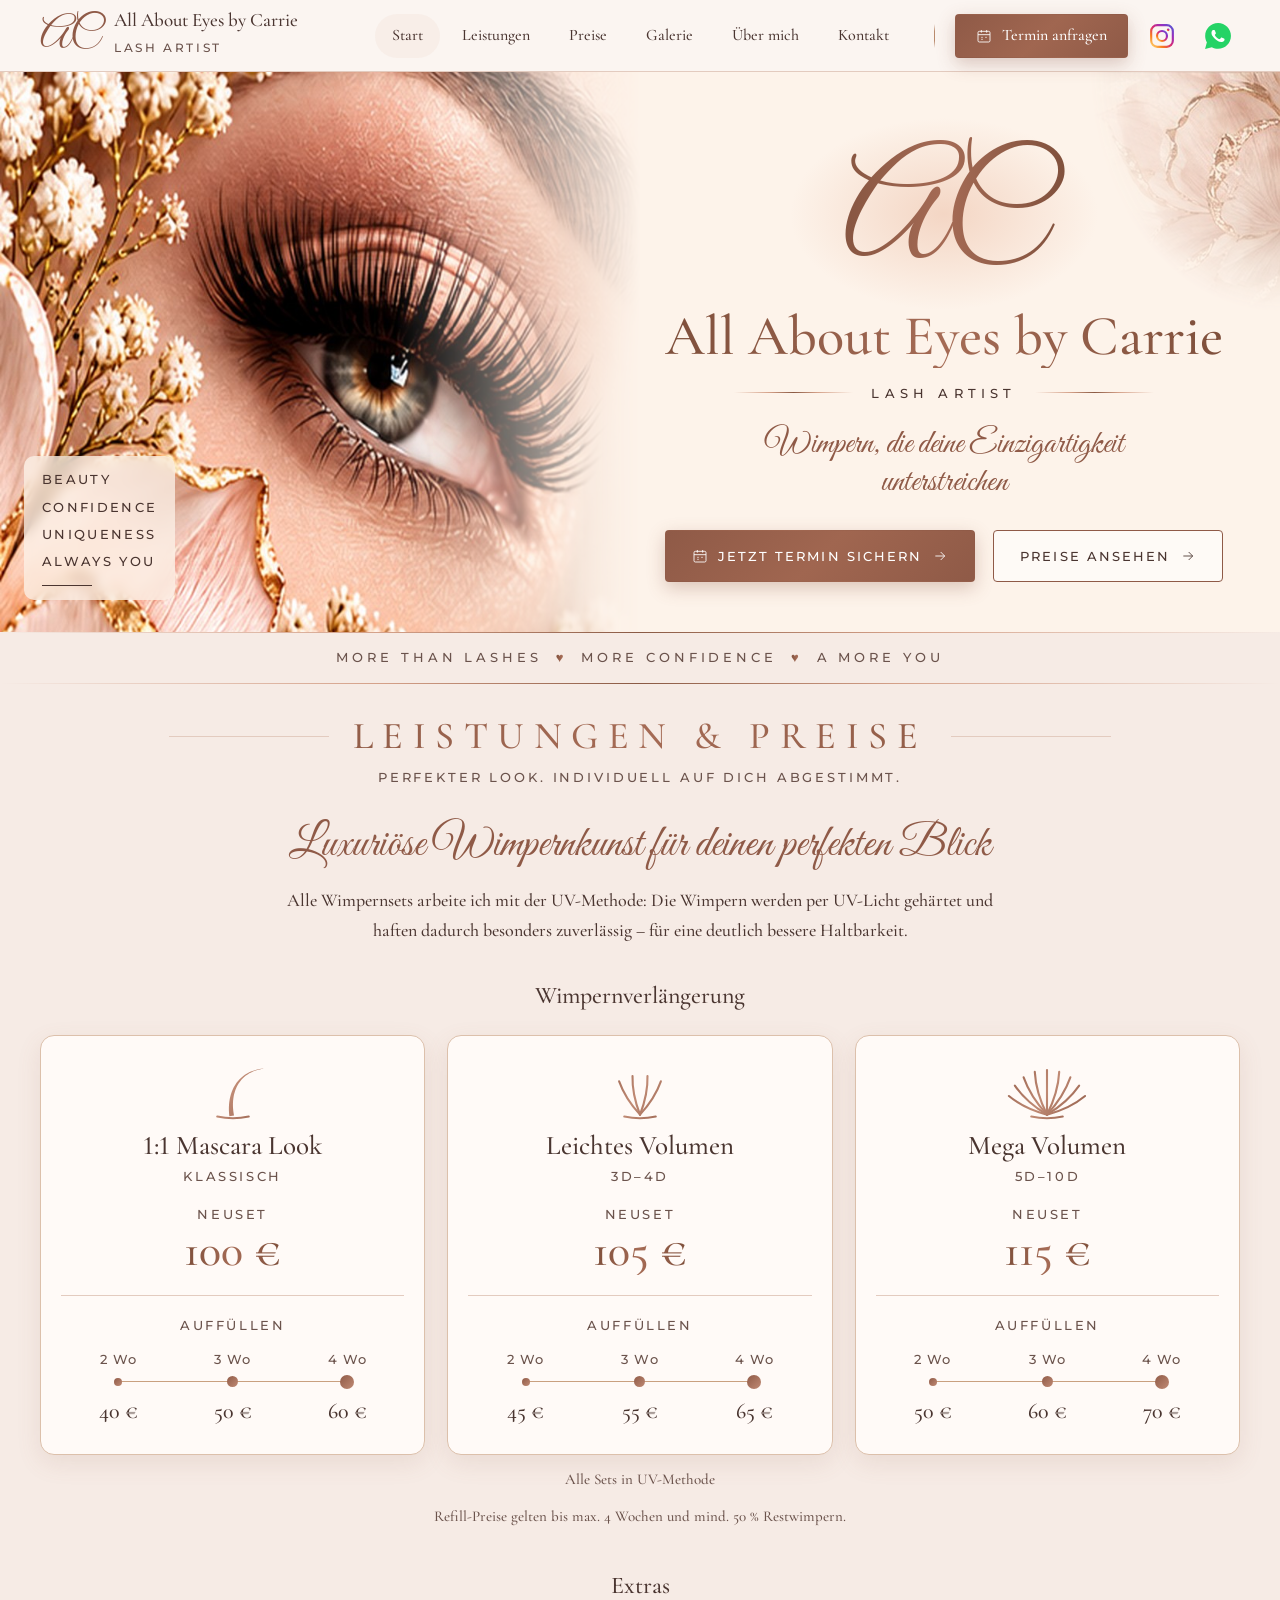
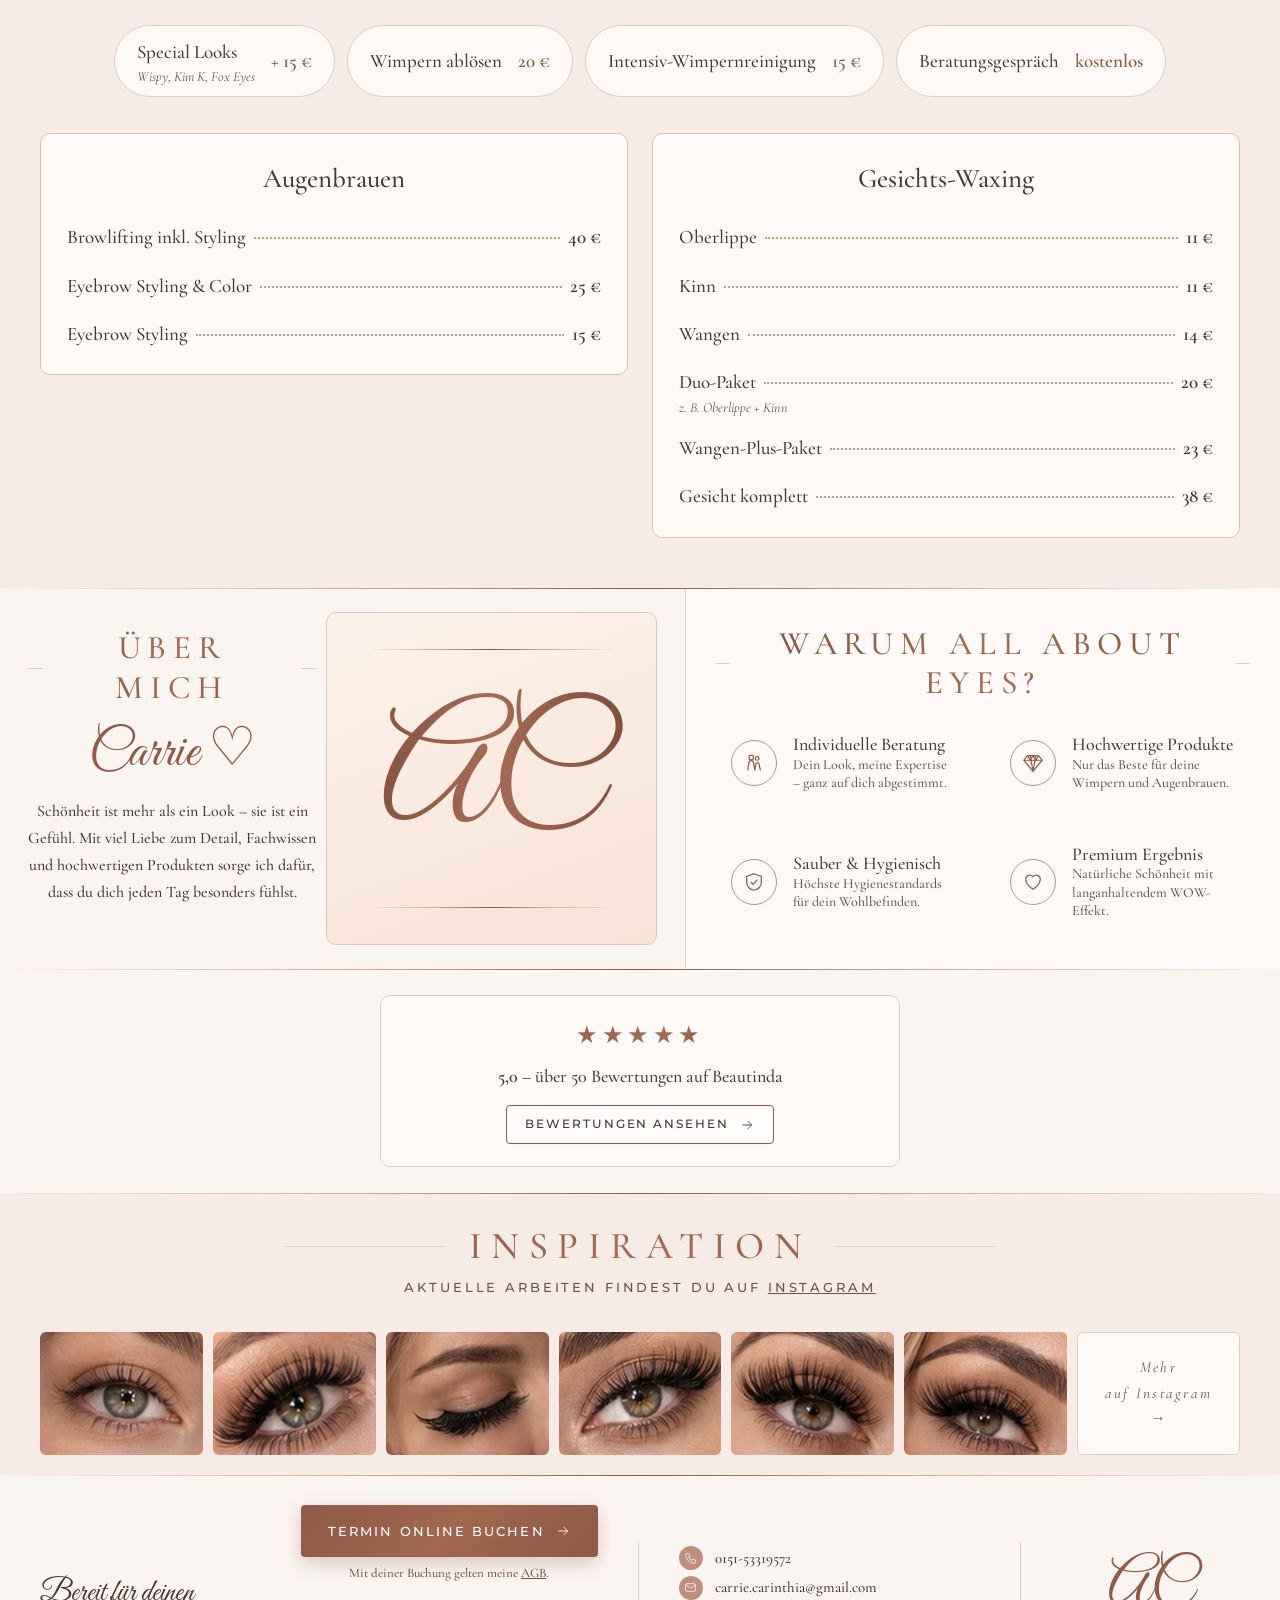
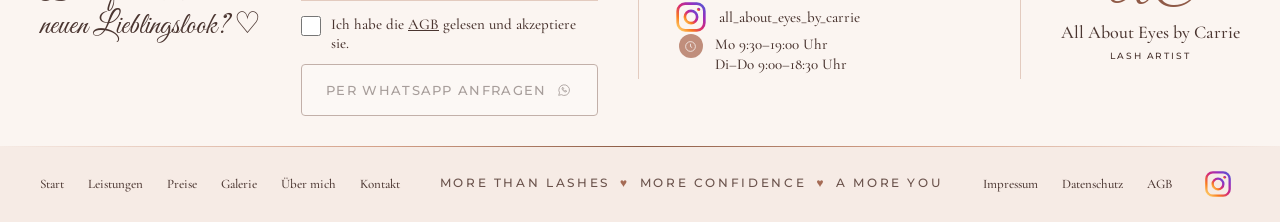
==== index.html @ 896e7dcb "Preisliste Feinkorrekturen: Einzelwimper-Icon, 1:1 mit Versalziffern, Unterzeile Klassisch Co-Author" ====
<!doctype html>
<html lang="de">
  <head>
    <meta charset="UTF-8" />
    <meta name="viewport" content="width=device-width, initial-scale=1.0" />
    <meta http-equiv="Content-Security-Policy" content="default-src 'self'; img-src 'self' data:; style-src 'self' 'unsafe-inline'; font-src 'self'; script-src 'self'; connect-src 'self'; base-uri 'self'; form-action 'none'; object-src 'none'" />
    <meta name="referrer" content="strict-origin-when-cross-origin" />
    <title>All About Eyes by Carrie – Lash Artist</title>
    <meta
      name="description"
      content="Luxuriöse Wimpernkunst für deinen perfekten Blick – Wimpernverlängerung, Lash Lifting und Brow Styling by Carrie."
    />
    <link rel="icon" type="image/svg+xml" href="img/favicon.svg" />
    <link rel="stylesheet" href="css/style.css" />
  </head>
  <body>
    <!-- SVG-Icons einmal definieren, dann per <use> wiederverwenden -->
    <svg width="0" height="0" style="position: absolute">
      <defs>
        <linearGradient id="ig-grad" x1="0" y1="1" x2="1" y2="0">
          <stop offset="0" stop-color="#FEDA75" />
          <stop offset="0.25" stop-color="#FA7E1E" />
          <stop offset="0.5" stop-color="#D62976" />
          <stop offset="0.75" stop-color="#962FBF" />
          <stop offset="1" stop-color="#4F5BD5" />
        </linearGradient>
        <symbol id="i-insta-color" viewBox="0 0 24 24">
          <rect x="2" y="2" width="20" height="20" rx="5.6" fill="none" stroke="url(#ig-grad)" stroke-width="2" />
          <circle cx="12" cy="12" r="4.6" fill="none" stroke="url(#ig-grad)" stroke-width="2" />
          <circle cx="17.7" cy="6.3" r="1.25" fill="url(#ig-grad)" stroke="none" />
        </symbol>
        <symbol id="i-whatsapp-color" viewBox="0 0 24 24">
          <path d="M20.433 3.432C18.206 1.22 15.189 -0.015 12.05 -0C5.495 0 0.16 5.335 0.157 11.892C0.157 13.988 0.704 16.034 1.745 17.837L0.057 24L6.362 22.346C8.106 23.296 10.059 23.794 12.045 23.794H12.05C18.604 23.794 23.94 18.459 23.943 11.901C23.953 8.745 22.7 5.715 20.463 3.488L20.433 3.432Z" fill="#25D366" stroke="none" />
          <path d="M17.472 14.382C17.175 14.233 15.714 13.515 15.442 13.415C15.169 13.316 14.971 13.267 14.772 13.565C14.575 13.862 14.005 14.531 13.832 14.729C13.659 14.928 13.485 14.952 13.188 14.804C12.888 14.654 11.925 14.339 10.785 13.319C9.897 12.524 9.301 11.549 9.125 11.249C8.951 10.949 9.106 10.784 9.255 10.634C9.391 10.499 9.556 10.289 9.706 10.114C9.852 9.933 9.9 9.813 10.003 9.618C10.103 9.408 10.052 9.243 9.978 9.094C9.903 8.944 9.306 7.474 9.056 6.888C8.816 6.304 8.569 6.378 8.384 6.378C8.212 6.363 8.013 6.363 7.813 6.363C7.613 6.363 7.29 6.437 7.016 6.722C6.743 7.022 5.971 7.742 5.971 9.197C5.971 10.652 7.041 12.062 7.19 12.272C7.339 12.452 9.285 15.467 12.266 16.755C12.975 17.055 13.529 17.244 13.96 17.381C14.672 17.607 15.32 17.575 15.832 17.499C16.403 17.414 17.59 16.78 17.838 16.086C18.086 15.39 18.086 14.797 18.011 14.673C17.937 14.549 17.739 14.475 17.441 14.326Z" fill="#fff" stroke="none" />
        </symbol>
        <linearGradient id="gold-stroke" gradientUnits="userSpaceOnUse" x1="0" y1="0" x2="64" y2="44">
          <stop offset="0" stop-color="#8f5a47" />
          <stop offset="0.5" stop-color="#c08a74" />
          <stop offset="1" stop-color="#8f5a47" />
        </linearGradient>
        <symbol id="i-lash-einzel" viewBox="0 0 64 44" fill="none" stroke="url(#gold-stroke)" stroke-width="1.6" stroke-linecap="round">
          <path d="M32.78 40.72 L32.53 39.36 L32.33 38.02 L32.17 36.69 L32.05 35.37 L31.98 34.08 L31.95 32.80 L31.96 31.53 L32.01 30.29 L32.10 29.06 L32.24 27.86 L32.41 26.68 L32.63 25.51 L32.89 24.37 L33.19 23.26 L33.53 22.16 L33.91 21.10 L34.33 20.05 L34.79 19.04 L35.29 18.04 L35.83 17.08 L36.41 16.15 L37.03 15.24 L37.70 14.37 L38.40 13.52 L39.14 12.71 L39.92 11.93 L40.74 11.18 L41.61 10.47 L42.51 9.80 L43.45 9.16 L44.43 8.56 L45.45 8.00 L46.51 7.48 L47.61 7.00 L48.75 6.57 L49.93 6.18 L51.14 5.84 L52.40 5.54 L53.68 5.29 L55.01 5.10 L54.99 4.90 L53.65 5.06 L52.34 5.25 L51.06 5.49 L49.82 5.78 L48.60 6.11 L47.42 6.49 L46.27 6.91 L45.15 7.38 L44.07 7.88 L43.02 8.43 L42.00 9.03 L41.02 9.66 L40.07 10.34 L39.15 11.05 L38.27 11.81 L37.43 12.61 L36.62 13.44 L35.85 14.31 L35.12 15.22 L34.42 16.17 L33.76 17.15 L33.15 18.16 L32.57 19.21 L32.03 20.30 L31.53 21.41 L31.07 22.55 L30.66 23.73 L30.29 24.93 L29.96 26.16 L29.67 27.42 L29.42 28.71 L29.22 30.01 L29.06 31.35 L28.95 32.71 L28.88 34.08 L28.86 35.48 L28.88 36.91 L28.95 38.35 L29.06 39.80 L29.22 41.28Z" fill="url(#gold-stroke)" stroke="none" />
          <path d="M20 41.5Q32 44 44 41.5" />
        </symbol>
        <symbol id="i-lash-klein" viewBox="0 0 64 44" fill="none" stroke="url(#gold-stroke)" stroke-width="1.6" stroke-linecap="round">
          <path d="M32 40Q20.7 27.6 16.1 14.6" />
          <path d="M32 40Q25.9 24.4 26.3 10.6" />
          <path d="M32 40Q38.1 24.4 37.7 10.6" />
          <path d="M32 40Q43.3 27.6 47.9 14.6" />
          <path d="M20 41.5Q32 44 44 41.5" />
        </symbol>
        <symbol id="i-lash-gross" viewBox="0 0 64 44" fill="none" stroke="url(#gold-stroke)" stroke-width="1.6" stroke-linecap="round">
          <path d="M32 40Q14.5 35.4 3.0 25.8" />
          <path d="M32 40Q16.2 30.5 7.5 17.9" />
          <path d="M32 40Q19.3 26.2 14.2 11.6" />
          <path d="M32 40Q23.5 23.1 22.7 7.4" />
          <path d="M32 40Q32.0 21.3 32.0 6.0" />
          <path d="M32 40Q40.5 23.1 41.3 7.4" />
          <path d="M32 40Q44.7 26.2 49.8 11.6" />
          <path d="M32 40Q47.8 30.5 56.5 17.9" />
          <path d="M32 40Q49.5 35.4 61.0 25.8" />
          <path d="M20 41.5Q32 44 44 41.5" />
        </symbol>
        <symbol id="i-clock" viewBox="0 0 24 24">
          <circle cx="12" cy="12" r="9" />
          <path d="M12 7v5l3 2" />
        </symbol>
        <symbol id="i-cal" viewBox="0 0 24 24">
          <rect x="3" y="5" width="18" height="16" rx="2" />
          <path d="M3 10h18M8 3v4M16 3v4M8 14h2M14 14h2M8 17h2" />
        </symbol>
        <symbol id="i-arrow" viewBox="0 0 24 24">
          <path d="M5 12h14M13 6l6 6-6 6" />
        </symbol>
        <symbol id="i-diamond" viewBox="0 0 24 24">
          <path d="M6 4h12l4 5-10 12L2 9z" />
          <path d="M2 9h20M9 4l3 17M15 4l-3 17M6 4l3 5 3-5 3 5 3-5" />
        </symbol>
        <symbol id="i-heart" viewBox="0 0 24 24">
          <path
            d="M12 20s-8-5-8-11a4.5 4.5 0 0 1 8-2.8A4.5 4.5 0 0 1 20 9c0 6-8 11-8 11z"
          />
        </symbol>
        <symbol id="i-lotus" viewBox="0 0 24 24">
          <path d="M12 19c-3-2-4-5-4-8s2-5 4-7c2 2 4 4 4 7s-1 6-4 8z" />
          <path
            d="M12 19c-4 0-8-2-9-6 2-1 5-1 6 0M12 19c4 0 8-2 9-6-2-1-5-1-6 0"
          />
        </symbol>
        <symbol id="i-inf" viewBox="0 0 24 24">
          <path
            d="M12 12c-2-3-4-4-6-4a4 4 0 0 0 0 8c2 0 4-1 6-4zm0 0c2 3 4 4 6 4a4 4 0 0 0 0-8c-2 0-4 1-6 4z"
          />
        </symbol>
        <symbol id="i-people" viewBox="0 0 24 24">
          <circle cx="9" cy="6" r="2.5" />
          <circle cx="15.5" cy="7" r="2" />
          <path
            d="M5 20l1.5-8a2.5 2.5 0 0 1 5 0L13 20M13 20l1-7a1.8 1.8 0 0 1 3.5 0L19 20"
          />
        </symbol>
        <symbol id="i-shield" viewBox="0 0 24 24">
          <path d="M12 3l8 3v6c0 5-3.5 8-8 9-4.5-1-8-4-8-9V6z" />
          <path d="M8.5 12l2.5 2.5 4.5-5" />
        </symbol>
        <symbol id="i-insta" viewBox="0 0 24 24">
          <rect x="3" y="3" width="18" height="18" rx="5" />
          <circle cx="12" cy="12" r="4" />
          <circle cx="17.5" cy="6.5" r=".6" fill="currentColor" />
        </symbol>
        <symbol id="i-chat" viewBox="0 0 24 24">
          <path d="M4 20l1.3-3.8A8 8 0 1 1 8 19z" />
          <path
            d="M9 9c0 3 3 6 6 6l1-1.5-2-1-1 1c-1-.5-2-1.5-2.5-2.5l1-1-1-2z"
          />
        </symbol>
        <symbol id="i-phone" viewBox="0 0 24 24">
          <path
            d="M5 3h4l2 5-2.5 1.5a11 11 0 0 0 6 6L16 13l5 2v4a2 2 0 0 1-2 2A17 17 0 0 1 3 5a2 2 0 0 1 2-2z"
          />
        </symbol>
        <symbol id="i-mail" viewBox="0 0 24 24">
          <rect x="3" y="5" width="18" height="14" rx="2" />
          <path d="M3 7l9 6 9-6" />
        </symbol>
        <symbol id="i-menu" viewBox="0 0 24 24">
          <path d="M3 6h18M3 12h18M3 18h18" />
        </symbol>
        <symbol id="i-left" viewBox="0 0 24 24">
          <path d="M15 6l-6 6 6 6" />
        </symbol>
        <symbol id="i-right" viewBox="0 0 24 24">
          <path d="M9 6l6 6-6 6" />
        </symbol>
      </defs>
    </svg>

    <!-- ================= HEADER ================= -->
    <header>
      <nav class="container nav">
        <a href="#start" class="logo" aria-label="Zur Startseite">
          <span class="logo-mark">AC</span>
          <span class="logo-text"
            ><strong>All About Eyes by Carrie</strong
            ><span class="label">Lash Artist</span></span
          >
        </a>
        <ul class="nav-links" id="navLinks">
          <li><a href="#start" class="active">Start</a></li>
          <li><a href="#leistungen">Leistungen</a></li>
          <li><a href="#leistungen">Preise</a></li>
          <li><a href="#galerie">Galerie</a></li>
          <li><a href="#ueber-mich">Über mich</a></li>
          <li><a href="#kontakt">Kontakt</a></li>
        </ul>
        <div class="nav-right">
          <a href="#kontakt" class="btn btn-primary"
            ><svg class="icon"><use href="#i-cal" /></svg>Termin anfragen</a
          >
          <span class="social">
            <a
              href="https://instagram.com/all_about_eyes_by_carrie"
              target="_blank"
              rel="noopener"
              aria-label="Instagram"
              ><svg class="brand-icon" aria-hidden="true"><use href="#i-insta-color" /></svg
            ></a>
            <a
              href="#kontakt"
              title="Zur WhatsApp-Anfrage"
              aria-label="Zur WhatsApp-Anfrage im Kontaktbereich"
              ><svg class="brand-icon" aria-hidden="true"><use href="#i-whatsapp-color" /></svg
            ></a>
          </span>
          <button
            class="menu-toggle"
            id="menuToggle"
            aria-label="Menü öffnen"
            aria-expanded="false"
          >
            <svg class="icon" style="width: 28px; height: 28px">
              <use href="#i-menu" />
            </svg>
          </button>
        </div>
      </nav>
    </header>

    <main>
      <!-- ================= HERO ================= -->
      <section class="hero" id="start">
        <div class="hero-img">
          <img
            src="img/visitenkarte.jpg"
            alt="Auge mit Wimpernverlängerung zwischen zarten Blüten"
          />
        </div>
        <div class="hero-deko" aria-hidden="true"></div>
        <ul class="hero-words label">
          <li>Beauty</li>
          <li>Confidence</li>
          <li>Uniqueness</li>
          <li>Always you</li>
        </ul>
        <div class="hero-content">
          <div class="hero-mono" aria-hidden="true">
            <div class="hero-monogram">AC</div>
          </div>
          <h1 class="hero-name">All About Eyes by Carrie</h1>
          <p class="hero-role label"><span>Lash Artist</span></p>
          <p class="hero-slogan script">
            Wimpern, die deine Einzigartigkeit unterstreichen
          </p>
          <div class="hero-buttons">
            <a href="#kontakt" class="btn btn-primary"
              ><svg class="icon"><use href="#i-cal" /></svg>Jetzt Termin
              sichern<svg class="icon"><use href="#i-arrow" /></svg
            ></a>
            <a href="#leistungen" class="btn btn-outline"
              >Preise ansehen<svg class="icon"><use href="#i-arrow" /></svg
            ></a>
          </div>
        </div>
      </section>

      <div class="tagline-band label">
        More than Lashes<span>♥</span>More Confidence<span>♥</span>A more you
      </div>

      <!-- ================= LEISTUNGEN & PREISE ================= -->
      <section class="services" id="leistungen">
        <div class="container reveal">
          <div class="section-title reveal">
            <h2>Leistungen &amp; Preise</h2>
            <p class="label">
              Perfekter Look. Individuell auf dich abgestimmt.
            </p>
          </div>
          <p class="services-lead script">
            Luxuriöse Wimpernkunst für deinen perfekten Blick
          </p>
          <p class="services-text">
            Alle Wimpernsets arbeite ich mit der UV-Methode: Die Wimpern werden
            per UV-Licht gehärtet und haften dadurch besonders zuverlässig –
            für eine deutlich bessere Haltbarkeit.
          </p>
          <div id="preise"></div>
        </div>
      </section>

      <!-- ================= ÜBER MICH + WARUM ================= -->
      <section class="about-why" id="ueber-mich">
        <div class="about reveal">
          <div class="about-text reveal">
            <h2>Über mich</h2>
            <span class="script">Carrie ♡</span>
            <p>
              Schönheit ist mehr als ein Look – sie ist ein Gefühl. Mit viel
              Liebe zum Detail, Fachwissen und hochwertigen Produkten sorge ich
              dafür, dass du dich jeden Tag besonders fühlst.
            </p>
          </div>
          <!-- TODO: echtes Foto von Carrie einsetzen -->
          <div class="about-img">
            <div class="about-card" aria-hidden="true">
              <span class="about-monogram">AC</span>
            </div>
          </div>
        </div>

        <div class="why reveal">
          <h2 class="reveal">Warum All About Eyes?</h2>
          <div class="why-list">
            <div class="why-item reveal">
              <span class="why-icon"
                ><svg class="icon"><use href="#i-people" /></svg
              ></span>
              <div>
                <h3>Individuelle Beratung</h3>
                <p>Dein Look, meine Expertise – ganz auf dich abgestimmt.</p>
              </div>
            </div>
            <div class="why-item reveal">
              <span class="why-icon"
                ><svg class="icon"><use href="#i-diamond" /></svg
              ></span>
              <div>
                <h3>Hochwertige Produkte</h3>
                <p>Nur das Beste für deine Wimpern und Augenbrauen.</p>
              </div>
            </div>
            <div class="why-item reveal">
              <span class="why-icon"
                ><svg class="icon"><use href="#i-shield" /></svg
              ></span>
              <div>
                <h3>Sauber &amp; Hygienisch</h3>
                <p>Höchste Hygienestandards für dein Wohlbefinden.</p>
              </div>
            </div>
            <div class="why-item reveal">
              <span class="why-icon"
                ><svg class="icon"><use href="#i-heart" /></svg
              ></span>
              <div>
                <h3>Premium Ergebnis</h3>
                <p>Natürliche Schönheit mit langanhaltendem WOW-Effekt.</p>
              </div>
            </div>
          </div>
        </div>
      </section>

      <!-- ================= BEWERTUNGEN (Beautinda) ================= -->
      <section class="rating">
        <div class="container">
          <div class="rating-card reveal">
            <span class="rating-stars" aria-hidden="true">★★★★★</span>
            <p><strong>5,0</strong> – über 50 Bewertungen auf Beautinda</p>
            <a
              href="https://beautinda.de/artist/xEGtsmfsVZZhyMDmw6BxHkJbhem1"
              target="_blank"
              rel="noopener"
              class="btn btn-outline btn-small"
              >Bewertungen ansehen<svg class="icon"><use href="#i-arrow" /></svg
            ></a>
          </div>
        </div>
      </section>

      <!-- ================= GALERIE ================= -->
      <section class="gallery" id="galerie">
        <div class="container reveal">
          <div class="gallery-head">
            <div class="section-title reveal">
              <h2>Inspiration</h2>
              <p class="label">
                Aktuelle Arbeiten findest du auf
                <a
                  href="https://instagram.com/all_about_eyes_by_carrie"
                  target="_blank"
                  rel="noopener"
                  style="text-decoration: underline"
                  >Instagram</a
                >
              </p>
            </div>
          </div>
          <div class="gallery-track" id="galleryTrack">
            <a href="img/g1.jpg" target="_blank"
              ><img src="img/g1.jpg" alt="Wimpern Ergebnis 1"
            /></a>
            <a href="img/g2.jpg" target="_blank"
              ><img src="img/g2.jpg" alt="Wimpern Ergebnis 2"
            /></a>
            <a href="img/g3.jpg" target="_blank"
              ><img src="img/g3.jpg" alt="Wimpern Ergebnis 3"
            /></a>
            <a href="img/g4.jpg" target="_blank"
              ><img src="img/g4.jpg" alt="Wimpern Ergebnis 4"
            /></a>
            <a href="img/g5.jpg" target="_blank"
              ><img src="img/g5.jpg" alt="Wimpern Ergebnis 5"
            /></a>
            <a href="img/g6.jpg" target="_blank"
              ><img src="img/g6.jpg" alt="Wimpern Ergebnis 6"
            /></a>
            <a
              href="https://instagram.com/all_about_eyes_by_carrie"
              target="_blank"
              rel="noopener"
              class="gallery-more"
              >Mehr<br />auf Instagram<br />→</a
            >
          </div>
        </div>
      </section>

      <!-- ================= CTA / KONTAKT ================= -->
      <section class="cta" id="kontakt">
        <div class="container cta-inner reveal">
          <div class="cta-title">
            Bereit für deinen<br />neuen Lieblingslook? ♡
          </div>
          <div class="cta-action">
            <a
              href="https://beautinda.de/book/xEGtsmfsVZZhyMDmw6BxHkJbhem1/orders"
              target="_blank"
              rel="noopener"
              class="btn btn-primary"
              >Termin online buchen<svg class="icon"><use href="#i-arrow" /></svg
            ></a>
            <p class="book-note">
              Mit deiner Buchung gelten meine <a href="agb.html">AGB</a>.
            </p>
            <div class="wa-way">
              <label class="agb-check">
                <input type="checkbox" id="agbCheck" />
                <span
                  >Ich habe die <a href="agb.html">AGB</a> gelesen und
                  akzeptiere sie.</span
                >
              </label>
              <a
                href="https://wa.me/4915153319572"
                target="_blank"
                rel="noopener"
                class="btn btn-outline"
                id="terminBtn"
                role="button"
                aria-disabled="true"
                tabindex="-1"
                >Per WhatsApp anfragen<svg class="icon"><use href="#i-chat" /></svg
              ></a>
            </div>
          </div>
          <ul class="contact-list">
            <li>
              <span class="dot"
                ><svg class="icon"><use href="#i-phone" /></svg></span
              ><a href="tel:+4915153319572">0151-53319572</a>
            </li>
            <li>
              <span class="dot"
                ><svg class="icon"><use href="#i-mail" /></svg></span
              ><a href="mailto:carrie.carinthia@gmail.com"
                >carrie.carinthia@gmail.com</a
              >
            </li>
            <li>
              <span class="dot dot-brand"
                ><svg class="brand-icon" aria-hidden="true"><use href="#i-insta-color" /></svg></span
              ><a
                href="https://instagram.com/all_about_eyes_by_carrie"
                target="_blank"
                rel="noopener"
                >all_about_eyes_by_carrie</a
              >
            </li>
            <li class="hours">
              <span class="dot"
                ><svg class="icon"><use href="#i-clock" /></svg></span
              ><span>Mo 9:30–19:00 Uhr<br />Di–Do 9:00–18:30 Uhr</span>
            </li>
          </ul>
          <div class="cta-logo">
            <span class="logo-mark">AC</span>
            <div>All About Eyes by Carrie</div>
            <div class="label" style="font-size: 9px">Lash Artist</div>
          </div>
        </div>
      </section>
    </main>

    <!-- ================= FOOTER ================= -->
    <footer>
      <div class="container footer-inner">
        <ul class="footer-links">
          <li><a href="#start">Start</a></li>
          <li><a href="#leistungen">Leistungen</a></li>
          <li><a href="#leistungen">Preise</a></li>
          <li><a href="#galerie">Galerie</a></li>
          <li><a href="#ueber-mich">Über mich</a></li>
          <li><a href="#kontakt">Kontakt</a></li>
        </ul>
        <div class="footer-claim label">
          More than lashes<span>♥</span>More confidence<span>♥</span>A more you
        </div>
        <ul class="footer-links">
          <li><a href="impressum.html">Impressum</a></li>
          <li><a href="datenschutz.html">Datenschutz</a></li>
          <li><a href="agb.html">AGB</a></li>
          <li class="social">
            <a
              href="https://instagram.com/all_about_eyes_by_carrie"
              target="_blank"
              rel="noopener"
              aria-label="Instagram"
              ><svg class="brand-icon" aria-hidden="true"><use href="#i-insta-color" /></svg
            ></a>
          </li>
        </ul>
      </div>
    </footer>

    <script src="js/preise.js"></script>
    <script src="js/main.js"></script>
  </body>
</html>
---- css/style.css ----
/* ============ Schriften (lokal eingebunden) ============ */
/* latin-ext */
@font-face {
  font-family: "Cormorant Garamond";
  font-style: italic;
  font-weight: 400;
  font-display: swap;
  src: url(../fonts/cormorant-garamond-italic-latin-ext-400.woff2) format("woff2");
  unicode-range: U+0100-02BA, U+02BD-02C5, U+02C7-02CC, U+02CE-02D7, U+02DD-02FF, U+0304, U+0308, U+0329, U+1D00-1DBF, U+1E00-1E9F, U+1EF2-1EFF, U+2020, U+20A0-20AB, U+20AD-20C4, U+2113, U+2C60-2C7F, U+A720-A7FF;
}
/* latin */
@font-face {
  font-family: "Cormorant Garamond";
  font-style: italic;
  font-weight: 400;
  font-display: swap;
  src: url(../fonts/cormorant-garamond-italic-latin-400.woff2) format("woff2");
  unicode-range: U+0000-00FF, U+0131, U+0152-0153, U+02BB-02BC, U+02C6, U+02DA, U+02DC, U+0304, U+0308, U+0329, U+2000-206F, U+20AC, U+2122, U+2191, U+2193, U+2212, U+2215, U+FEFF, U+FFFD;
}
/* latin-ext */
@font-face {
  font-family: "Cormorant Garamond";
  font-style: normal;
  font-weight: 400;
  font-display: swap;
  src: url(../fonts/cormorant-garamond-normal-latin-ext.woff2) format("woff2");
  unicode-range: U+0100-02BA, U+02BD-02C5, U+02C7-02CC, U+02CE-02D7, U+02DD-02FF, U+0304, U+0308, U+0329, U+1D00-1DBF, U+1E00-1E9F, U+1EF2-1EFF, U+2020, U+20A0-20AB, U+20AD-20C4, U+2113, U+2C60-2C7F, U+A720-A7FF;
}
/* latin */
@font-face {
  font-family: "Cormorant Garamond";
  font-style: normal;
  font-weight: 400;
  font-display: swap;
  src: url(../fonts/cormorant-garamond-normal-latin.woff2) format("woff2");
  unicode-range: U+0000-00FF, U+0131, U+0152-0153, U+02BB-02BC, U+02C6, U+02DA, U+02DC, U+0304, U+0308, U+0329, U+2000-206F, U+20AC, U+2122, U+2191, U+2193, U+2212, U+2215, U+FEFF, U+FFFD;
}
/* latin-ext */
@font-face {
  font-family: "Cormorant Garamond";
  font-style: normal;
  font-weight: 500;
  font-display: swap;
  src: url(../fonts/cormorant-garamond-normal-latin-ext.woff2) format("woff2");
  unicode-range: U+0100-02BA, U+02BD-02C5, U+02C7-02CC, U+02CE-02D7, U+02DD-02FF, U+0304, U+0308, U+0329, U+1D00-1DBF, U+1E00-1E9F, U+1EF2-1EFF, U+2020, U+20A0-20AB, U+20AD-20C4, U+2113, U+2C60-2C7F, U+A720-A7FF;
}
/* latin */
@font-face {
  font-family: "Cormorant Garamond";
  font-style: normal;
  font-weight: 500;
  font-display: swap;
  src: url(../fonts/cormorant-garamond-normal-latin.woff2) format("woff2");
  unicode-range: U+0000-00FF, U+0131, U+0152-0153, U+02BB-02BC, U+02C6, U+02DA, U+02DC, U+0304, U+0308, U+0329, U+2000-206F, U+20AC, U+2122, U+2191, U+2193, U+2212, U+2215, U+FEFF, U+FFFD;
}
/* latin-ext */
@font-face {
  font-family: "Cormorant Garamond";
  font-style: normal;
  font-weight: 600;
  font-display: swap;
  src: url(../fonts/cormorant-garamond-normal-latin-ext.woff2) format("woff2");
  unicode-range: U+0100-02BA, U+02BD-02C5, U+02C7-02CC, U+02CE-02D7, U+02DD-02FF, U+0304, U+0308, U+0329, U+1D00-1DBF, U+1E00-1E9F, U+1EF2-1EFF, U+2020, U+20A0-20AB, U+20AD-20C4, U+2113, U+2C60-2C7F, U+A720-A7FF;
}
/* latin */
@font-face {
  font-family: "Cormorant Garamond";
  font-style: normal;
  font-weight: 600;
  font-display: swap;
  src: url(../fonts/cormorant-garamond-normal-latin.woff2) format("woff2");
  unicode-range: U+0000-00FF, U+0131, U+0152-0153, U+02BB-02BC, U+02C6, U+02DA, U+02DC, U+0304, U+0308, U+0329, U+2000-206F, U+20AC, U+2122, U+2191, U+2193, U+2212, U+2215, U+FEFF, U+FFFD;
}
/* latin-ext */
@font-face {
  font-family: "Great Vibes";
  font-style: normal;
  font-weight: 400;
  font-display: swap;
  src: url(../fonts/great-vibes-normal-latin-ext-400.woff2) format("woff2");
  unicode-range: U+0100-02BA, U+02BD-02C5, U+02C7-02CC, U+02CE-02D7, U+02DD-02FF, U+0304, U+0308, U+0329, U+1D00-1DBF, U+1E00-1E9F, U+1EF2-1EFF, U+2020, U+20A0-20AB, U+20AD-20C4, U+2113, U+2C60-2C7F, U+A720-A7FF;
}
/* latin */
@font-face {
  font-family: "Great Vibes";
  font-style: normal;
  font-weight: 400;
  font-display: swap;
  src: url(../fonts/great-vibes-normal-latin-400.woff2) format("woff2");
  unicode-range: U+0000-00FF, U+0131, U+0152-0153, U+02BB-02BC, U+02C6, U+02DA, U+02DC, U+0304, U+0308, U+0329, U+2000-206F, U+20AC, U+2122, U+2191, U+2193, U+2212, U+2215, U+FEFF, U+FFFD;
}
/* latin-ext */
@font-face {
  font-family: "Montserrat";
  font-style: normal;
  font-weight: 400;
  font-display: swap;
  src: url(../fonts/montserrat-normal-latin-ext.woff2) format("woff2");
  unicode-range: U+0100-02BA, U+02BD-02C5, U+02C7-02CC, U+02CE-02D7, U+02DD-02FF, U+0304, U+0308, U+0329, U+1D00-1DBF, U+1E00-1E9F, U+1EF2-1EFF, U+2020, U+20A0-20AB, U+20AD-20C4, U+2113, U+2C60-2C7F, U+A720-A7FF;
}
/* latin */
@font-face {
  font-family: "Montserrat";
  font-style: normal;
  font-weight: 400;
  font-display: swap;
  src: url(../fonts/montserrat-normal-latin.woff2) format("woff2");
  unicode-range: U+0000-00FF, U+0131, U+0152-0153, U+02BB-02BC, U+02C6, U+02DA, U+02DC, U+0304, U+0308, U+0329, U+2000-206F, U+20AC, U+2122, U+2191, U+2193, U+2212, U+2215, U+FEFF, U+FFFD;
}
/* latin-ext */
@font-face {
  font-family: "Montserrat";
  font-style: normal;
  font-weight: 500;
  font-display: swap;
  src: url(../fonts/montserrat-normal-latin-ext.woff2) format("woff2");
  unicode-range: U+0100-02BA, U+02BD-02C5, U+02C7-02CC, U+02CE-02D7, U+02DD-02FF, U+0304, U+0308, U+0329, U+1D00-1DBF, U+1E00-1E9F, U+1EF2-1EFF, U+2020, U+20A0-20AB, U+20AD-20C4, U+2113, U+2C60-2C7F, U+A720-A7FF;
}
/* latin */
@font-face {
  font-family: "Montserrat";
  font-style: normal;
  font-weight: 500;
  font-display: swap;
  src: url(../fonts/montserrat-normal-latin.woff2) format("woff2");
  unicode-range: U+0000-00FF, U+0131, U+0152-0153, U+02BB-02BC, U+02C6, U+02DA, U+02DC, U+0304, U+0308, U+0329, U+2000-206F, U+20AC, U+2122, U+2191, U+2193, U+2212, U+2215, U+FEFF, U+FFFD;
}
/* ============ Farben & Grundwerte ============ */
:root {
  --bg: #fbf5f1;
  --bg-soft: #f6ebe5;
  --card: #fffaf7;
  --rose: #c08e7c;
  --rose-dark: #8f5a47;
  --rose-light: #e9cfc4;
  --gold: #c49a78;
  --text: #4a3530;
  --text-soft: #6b534c;
  --line: #e3cbbf;
  --serif: "Cormorant Garamond", Georgia, serif;
  --script: "Great Vibes", cursive;
  --sans: "Montserrat", Arial, sans-serif;
  --gold-grad: linear-gradient(90deg, #7e4f3b, #a56b55 50%, #7e4f3b);
  --gold-line: linear-gradient(90deg, transparent, #d4a088 30%, #8a5a44 50%, #d4a088 70%, transparent);
  --shadow: 0 8px 30px rgba(150, 100, 85, 0.12);
}
* {
  box-sizing: border-box;
  margin: 0;
  padding: 0;
}
html {
  scroll-behavior: smooth;
  overflow-x: hidden;
}
body {
  font-family: var(--serif);
  color: var(--text);
  background: var(--bg);
  font-size: 18px;
  font-weight: 500;
  line-height: 1.7;
  overflow-x: hidden;
}
img {
  max-width: 100%;
  display: block;
}
a {
  color: inherit;
  text-decoration: none;
}
.container {
  width: min(1200px, 100% - 32px);
  margin-inline: auto;
}
/* ============ Wiederverwendbare Bausteine ============ */
.label {
  font-family: var(--sans);
  font-size: 13px;
  font-weight: 500;
  letter-spacing: 0.22em;
  text-transform: uppercase;
}
.script {
  font-family: var(--script);
  font-weight: 400;
  color: var(--rose-dark);
}
.btn {
  position: relative;
  overflow: hidden;
  display: inline-flex;
  align-items: center;
  gap: 10px;
  font-family: var(--sans);
  font-size: 13px;
  font-weight: 500;
  letter-spacing: 0.16em;
  text-transform: uppercase;
  padding: 14px 26px;
  border-radius: 4px;
  cursor: pointer;
  transition:
    transform 0.25s,
    box-shadow 0.25s,
    background 0.25s;
  border: 1px solid var(--rose-dark);
}
.btn svg {
  width: 16px;
  height: 16px;
}
.btn-primary {
  background: linear-gradient(135deg, #8f5a47, #a06650 50%, #8f5a47);
  color: #fff;
  border-color: transparent;
  box-shadow: 0 6px 18px rgba(143, 90, 71, 0.3);
}
.btn-outline {
  background: rgba(255, 255, 255, 0.6);
  color: var(--text);
}
/* Glanzstreifen: läuft beim Hover einmal schräg über den Button */
.btn::after {
  content: "";
  position: absolute;
  top: 0;
  bottom: 0;
  left: 0;
  width: 40%;
  background: linear-gradient(
    100deg,
    transparent,
    rgba(255, 255, 255, 0.55),
    transparent
  );
  transform: translateX(-160%) skewX(-20deg);
  pointer-events: none;
}
.btn:hover,
.btn:focus-visible {
  transform: translateY(-2px);
  box-shadow: 0 10px 30px rgba(196, 140, 115, 0.45);
}
.btn:hover::after,
.btn:focus-visible::after {
  transform: translateX(380%) skewX(-20deg);
  transition: transform 0.8s ease;
}
.btn:focus-visible {
  outline: 2px solid var(--rose-dark);
  outline-offset: 3px;
}
.btn-small {
  padding: 8px 18px;
  font-size: 12px;
  width: 100%;
  justify-content: center;
}
.section-title {
  text-align: center;
  margin-bottom: 34px;
}
.section-title h2 {
  background: var(--gold-grad);
  -webkit-background-clip: text;
  background-clip: text;
  color: transparent;
  font-weight: 500;
  font-size: clamp(28px, 3.6vw, 38px);
  line-height: 1.25;
  letter-spacing: 0.25em;
  text-transform: uppercase;
  display: flex;
  align-items: center;
  justify-content: center;
  gap: 24px;
}
.section-title h2::before,
.section-title h2::after {
  content: "";
  height: 1px;
  width: min(160px, 15vw);
  background: var(--line);
}
.section-title p {
  color: var(--text-soft);
  margin-top: 6px;
  font-size: 13px;
}
.icon {
  width: 22px;
  height: 22px;
  stroke: currentColor;
  fill: none;
  stroke-width: 1.3;
}
/* ============ Header ============ */
header {
  position: sticky;
  top: 0;
  z-index: 50;
  background: rgba(251, 245, 241, 0.92);
  backdrop-filter: blur(8px);
  border-bottom: 1px solid var(--line);
}
.nav {
  display: grid;
  grid-template-columns: 1fr auto 1fr;
  align-items: center;
  gap: 20px;
  padding: 10px 0;
}
.nav > .logo {
  justify-self: start;
}
.nav > .nav-right {
  justify-self: end;
}
.logo {
  display: flex;
  align-items: center;
  gap: 14px;
}
.logo-mark {
  font-family: var(--script);
  font-size: 42px;
  color: var(--rose-dark);
  line-height: 1;
}
.logo-text strong {
  display: block;
  font-weight: 500;
  font-size: 19px;
  line-height: 1.1;
}
.logo-text span {
  font-size: 12px;
  color: var(--text-soft);
}
.nav-links {
  display: flex;
  align-items: center;
  gap: 5px;
  list-style: none;
  font-size: 16px;
}
.nav-links a,
.social a {
  display: inline-flex;
  align-items: center;
  justify-content: center;
  min-height: 44px;
  border: 1px solid transparent;
  border-radius: 999px;
  background: transparent;
  transition:
    background-color 0.25s ease,
    border-color 0.25s ease,
    box-shadow 0.25s ease,
    color 0.25s ease;
}
.nav-links a {
  padding: 8px 16px;
  line-height: 1.2;
  white-space: nowrap;
}
.nav-links a.active {
  background: rgba(196, 140, 115, 0.07);
}
.nav-links a:hover,
.nav-links a:focus-visible,
.social a:hover,
.social a:focus-visible {
  background: rgba(196, 140, 115, 0.12);
  border-color: #c9a07f;
  box-shadow: 0 4px 16px rgba(196, 140, 115, 0.3);
}
.nav-links a:hover,
.nav-links a:focus-visible {
  color: var(--rose-dark);
}
.nav-links a:focus-visible,
.social a:focus-visible {
  outline: none;
}
.nav-right {
  display: flex;
  align-items: center;
  gap: 12px;
}
/* feine senkrechte Goldlinie zwischen Menü und Aktionen */
.nav-right::before {
  content: "";
  width: 1px;
  height: 24px;
  margin-right: 8px;
  background: linear-gradient(180deg, transparent, #b98a6c 30%, #b98a6c 70%, transparent);
}
.nav-right .btn {
  white-space: nowrap;
  min-height: 44px;
  padding: 0 20px;
  font-family: var(--serif);
  font-size: 16px;
  letter-spacing: 0;
  text-transform: none;
}
.social {
  display: inline-flex;
  align-items: center;
  gap: 12px;
}
.social a {
  min-width: 44px;
  color: var(--text);
}
.menu-toggle {
  display: none;
  align-items: center;
  justify-content: center;
  width: 44px;
  height: 44px;
  background: none;
  border: 0;
  border-radius: 999px;
  cursor: pointer;
  color: var(--text);
}
/* ============ Hero ============ */
.hero {
  position: relative;
  display: grid;
  grid-template-columns: 1fr 1fr;
  min-height: clamp(560px, 34vw, 760px);
  background: #fdf3ea;
  overflow: hidden;
}
.hero-img {
  grid-column: 1;
  grid-row: 1;
  position: relative;
  -webkit-mask-image: linear-gradient(90deg, #000 62%, transparent);
  mask-image: linear-gradient(90deg, #000 62%, transparent);
}
.hero-img img {
  position: absolute;
  inset: 0;
  width: 100%;
  height: 100%;
  max-width: none;
  object-fit: cover;
  object-position: left 22%;
}
.hero-deko {
  position: absolute;
  right: 0;
  top: 0;
  width: 190px;
  height: 240px;
  background: url(../img/deko.jpg) center/cover;
  -webkit-mask-image: radial-gradient(
    ellipse 100% 100% at 100% 0%,
    #000 35%,
    transparent 100%
  );
  mask-image: radial-gradient(
    ellipse 100% 100% at 100% 0%,
    #000 35%,
    transparent 100%
  );
  opacity: 0.9;
}
.hero-words {
  position: absolute;
  left: 24px;
  bottom: 32px;
  z-index: 2;
  list-style: none;
  color: var(--text);
  line-height: 2.1;
  font-size: 13px;
  letter-spacing: 0.18em;
  padding: 10px 18px 14px;
  border-radius: 10px;
  background: rgba(253, 243, 234, 0.75);
  -webkit-backdrop-filter: blur(6px);
  backdrop-filter: blur(6px);
}
.hero-words::after {
  content: "";
  display: block;
  width: 50px;
  height: 1px;
  background: var(--text);
  margin-top: 10px;
}
.hero-content {
  grid-column: 2;
  grid-row: 1;
  position: relative;
  display: flex;
  flex-direction: column;
  align-items: center;
  justify-content: center;
  text-align: center;
  padding: 40px 32px 40px 0;
}
.hero-monogram {
  font-family: var(--script);
  font-size: clamp(100px, 11vw, 170px);
  line-height: 1.1;
  padding: 0.12em 0.2em 0.08em;
  background: var(--gold-grad);
  -webkit-background-clip: text;
  background-clip: text;
  color: transparent;
}
.hero-name {
  font-weight: 500;
  font-size: clamp(34px, 4.4vw, 62px);
  line-height: 1.1;
  background: var(--gold-grad);
  -webkit-background-clip: text;
  background-clip: text;
  color: transparent;
}
.hero-role {
  display: flex;
  align-items: center;
  gap: 18px;
  width: min(420px, 100%);
  margin: 14px 0 22px;
  letter-spacing: 0.4em;
  color: var(--text);
}
.hero-role::before,
.hero-role::after {
  content: "";
  flex: 1;
  height: 1px;
  background: var(--gold-line);
}
.hero-slogan {
  font-size: clamp(26px, 2.6vw, 38px);
  line-height: 1.15;
  max-width: 460px;
  margin-bottom: 28px;
}
.hero-buttons {
  display: flex;
  gap: 18px;
  justify-content: center;
  flex-wrap: wrap;
}
.tagline-band {
  text-align: center;
  padding: 14px 16px;
  background: var(--bg-soft);
  font-size: 13px;
  letter-spacing: 0.3em;
  color: var(--text-soft);
}
.tagline-band span {
  margin: 0 14px;
  background: var(--gold-grad);
  -webkit-background-clip: text;
  background-clip: text;
  color: transparent;
}
/* ============ Leistungen ============ */
.services {
  padding: 30px 0 50px;
  background: var(--bg-soft);
}
/* ============ Über mich & Warum ============ */
.about-why {
  display: grid;
  grid-template-columns: 1.15fr 1fr;
}
.about {
  display: grid;
  grid-template-columns: 1fr 1.1fr;
  align-items: center;
  background: var(--bg);
  position: relative;
  overflow: hidden;
}
.about-text {
  padding: 40px 10px 40px 28px;
  position: relative;
  z-index: 2;
}
.about-text .script {
  font-size: 54px;
  line-height: 1;
  margin-bottom: 18px;
  display: block;
}
.about-text p {
  font-size: 16px;
  margin-bottom: 22px;
}
.about-img {
  position: relative;
  align-self: stretch;
  min-height: 260px;
  padding: 24px 28px 24px 0;
}
.about-card {
  position: relative;
  height: 100%;
  min-height: 212px;
  display: grid;
  place-items: center;
  border-radius: 10px;
  background: linear-gradient(160deg, #fdf3ea, #f7e2d6);
  border: 1px solid #e3c4b2;
}
.about-card::before,
.about-card::after {
  content: "";
  position: absolute;
  left: 12%;
  right: 12%;
  height: 1px;
  background: var(--gold-line);
}
.about-card::before {
  top: 11%;
}
.about-card::after {
  bottom: 11%;
}
.about-monogram {
  font-family: var(--script);
  font-size: clamp(110px, 12vw, 190px);
  line-height: 1.1;
  padding: 0.1em 0.2em;
  background: var(--gold-grad);
  -webkit-background-clip: text;
  background-clip: text;
  color: transparent;
}
.why {
  background: var(--card);
  padding: 36px 30px;
  position: relative;
  border-left: 1px solid var(--line);
}
.why-item {
  display: flex;
  gap: 16px;
  align-items: center;
}
.why-icon {
  flex: none;
  width: 46px;
  height: 46px;
  border-radius: 50%;
  border: 1px solid var(--rose);
  display: grid;
  place-items: center;
  color: var(--rose-dark);
}
.why-item h3 {
  font-weight: 500;
  font-size: 18px;
  line-height: 1.2;
}
.why-item p {
  font-size: 14px;
  color: var(--text-soft);
  line-height: 1.3;
}
.why-list {
  display: grid;
  grid-template-columns: 1fr 1fr;
  gap: 26px 24px;
  margin-top: 8px;
}
/* ============ Galerie ============ */
.gallery {
  padding: 30px 0 20px;
  background: var(--bg-soft);
}
.gallery-head {
  position: relative;
}
.gallery-track {
  display: grid;
  grid-auto-flow: column;
  grid-auto-columns: calc((100% - 60px) / 7);
  gap: 10px;
  overflow-x: auto;
  scroll-snap-type: x mandatory;
  scrollbar-width: none;
  scroll-behavior: smooth;
}
.gallery-track::-webkit-scrollbar {
  display: none;
}
.gallery-track > * {
  scroll-snap-align: start;
  border-radius: 6px;
  overflow: hidden;
  aspect-ratio: 4/3;
}
.gallery-track img {
  width: 100%;
  height: 100%;
  object-fit: cover;
  transition: transform 0.4s;
}
.gallery-track a:hover img {
  transform: scale(1.06);
}
.gallery-more {
  background: var(--card);
  border: 1px solid var(--line);
  display: flex;
  flex-direction: column;
  align-items: center;
  justify-content: center;
  font-style: italic;
  letter-spacing: 0.15em;
  text-align: center;
  color: var(--text-soft);
  font-size: 15px;
}
/* ============ CTA / Kontakt ============ */
.cta {
  background: var(--bg);
  padding: 30px 0;
}
.cta-inner {
  display: grid;
  grid-template-columns: auto auto 1fr auto;
  align-items: center;
  gap: 40px;
}
.cta-title {
  font-family: var(--script);
  font-size: 30px;
  line-height: 1.1;
  color: var(--text);
}
.contact-list {
  list-style: none;
  border-left: 1px solid var(--line);
  border-right: 1px solid var(--line);
  padding: 0 40px;
}
.contact-list li {
  display: flex;
  align-items: center;
  gap: 12px;
  font-size: 15px;
  margin: 4px 0;
}
.contact-list .dot {
  width: 24px;
  height: 24px;
  border-radius: 50%;
  background: var(--rose);
  color: #fff;
  display: grid;
  place-items: center;
  flex: none;
}
.contact-list .dot svg {
  width: 13px;
  height: 13px;
}
.contact-list a:hover {
  color: var(--rose-dark);
}
.cta-logo {
  text-align: center;
}
.cta-logo .logo-mark {
  font-size: 60px;
}
/* ============ Footer ============ */
footer {
  background: var(--bg-soft);
  padding: 16px 0;
  font-size: 13px;
}
.footer-inner {
  display: flex;
  justify-content: space-between;
  align-items: center;
  gap: 20px;
  flex-wrap: wrap;
}
.footer-links {
  display: flex;
  align-items: center;
  gap: 24px;
  list-style: none;
}
.footer-links a:hover {
  color: var(--rose-dark);
}
.footer-claim {
  font-size: 12px;
  color: var(--text-soft);
}
.footer-claim span {
  color: #a56b55;
  margin: 0 10px;
}
/* ============ Einblend-Animation ============ */
.reveal {
  opacity: 0;
  transform: translateY(24px);
  transition:
    opacity 0.8s,
    transform 0.8s;
}
.reveal.visible {
  opacity: 1;
  transform: none;
}
/* ============ Responsive ============ */
@media (max-width: 1100px) {
  .about-why {
    grid-template-columns: 1fr;
  }
  .gallery-track {
    grid-auto-columns: calc((100% - 30px) / 4);
  }
  .cta-inner {
    grid-template-columns: 1fr 1fr;
    gap: 24px;
  }
  .contact-list {
    border: 0;
    padding: 0;
  }
}
@media (max-width: 900px) {
  .nav {
    grid-template-columns: 1fr auto;
  }
  .nav-links {
    display: none;
    position: absolute;
    top: 100%;
    left: 0;
    right: 0;
    flex-direction: column;
    align-items: stretch;
    gap: 4px;
    padding: 10px 16px 14px;
    background: var(--bg);
    border-bottom: 1px solid var(--line);
  }
  .nav-links.open {
    display: flex;
  }
  .nav-links a {
    display: flex;
    justify-content: flex-start;
    width: 100%;
    min-height: 48px;
    padding: 8px 20px;
  }
  .menu-toggle {
    display: inline-flex;
  }
  .nav-right .btn {
    display: none;
  }
  .nav-right::before {
    display: none;
  }
}
@media (max-width: 640px) {
  body {
    font-size: 17px;
  }
  .about {
    grid-template-columns: 1fr;
  }
  .about-img {
    height: 260px;
    min-height: 0;
    order: -1;
    padding: 16px 16px 0;
  }
  .about-monogram {
    font-size: 110px;
  }
  .why-list {
    gap: 22px 12px;
  }
  .why-item {
    flex-direction: column;
    text-align: center;
    gap: 8px;
  }
  .about-text {
    padding: 10px 16px 30px;
  }
  .why {
    padding: 30px 16px;
  }
  .gallery-track {
    grid-auto-columns: calc((100% - 10px) / 2);
  }
  .cta-inner {
    grid-template-columns: 1fr;
    text-align: center;
  }
  .contact-list li {
    justify-content: center;
  }
  .footer-inner {
    flex-direction: column;
    text-align: center;
  }
  .footer-links {
    flex-wrap: wrap;
    justify-content: center;
    gap: 14px;
  }
  .logo-text strong {
    font-size: 16px;
  }
  .section-title h2 {
    letter-spacing: 0.15em;
    gap: 12px;
  }
  .section-title h2::before,
.section-title h2::after {
    display: none;
  }
}
/* ============ Preise ============ */
.price-block {
  margin-bottom: 36px;
}
.price-block h3 {
  font-weight: 500;
  font-size: 24px;
  text-align: center;
  margin-bottom: 4px;
}
.price-note {
  text-align: center;
  font-size: 15px;
  color: var(--text-soft);
  margin-top: 12px;
}
.services-text {
  max-width: 720px;
  margin: 0 auto 30px;
  text-align: center;
}
/* ============ Rechtstexte (AGB) ============ */
.legal {
  padding: 50px 0 70px;
}
.legal-body {
  max-width: 780px;
  margin: 0 auto;
}
.legal-body h2 {
  font-weight: 500;
  font-size: 24px;
  margin: 28px 0 8px;
}
.legal-body p,
.legal-body li {
  margin-bottom: 10px;
}
.legal-body ol,
.legal-body ul {
  padding-left: 22px;
}
/* ============ AGB-Bestätigung ============ */
.cta-action {
  display: flex;
  flex-direction: column;
  align-items: flex-start;
  gap: 12px;
}
.agb-check {
  display: flex;
  align-items: flex-start;
  gap: 10px;
  font-size: 15px;
  line-height: 1.3;
  max-width: 280px;
  cursor: pointer;
}
.agb-check input {
  width: 20px;
  height: 20px;
  flex: none;
  margin-top: 1px;
  accent-color: var(--rose-dark);
  cursor: pointer;
}
.agb-check a {
  text-decoration: underline;
}
.btn[aria-disabled="true"] {
  opacity: 0.45;
  filter: grayscale(0.4);
  cursor: not-allowed;
  pointer-events: none;
  box-shadow: none;
}
.btn:focus-visible,
.agb-check input:focus-visible {
  outline: 2px solid var(--rose-dark);
  outline-offset: 3px;
}
@media (max-width: 640px) {
  .cta-action {
    align-items: center;
  }
  .agb-check {
    text-align: left;
  }
}
/* ============ Goldlinien zwischen Sektionen ============ */
main > * + *,
footer {
  position: relative;
}
main > * + *::before,
footer::before {
  content: "";
  position: absolute;
  top: 0;
  left: 0;
  right: 0;
  height: 1px;
  background: var(--gold-line);
  z-index: 3;
}
.services-lead {
  font-size: clamp(30px, 4vw, 44px);
  line-height: 1.1;
  text-align: center;
  margin-bottom: 14px;
}
/* ============ Hero mobil ============ */
@media (max-width: 900px) {
  .hero {
    grid-template-columns: 1fr;
    min-height: auto;
  }
  .hero-img {
    grid-column: 1;
    grid-row: 1;
    height: 340px;
    -webkit-mask-image: linear-gradient(180deg, #000 65%, transparent);
    mask-image: linear-gradient(180deg, #000 65%, transparent);
  }
  .hero-img img {
    object-position: left 30%;
  }
  .hero-deko,
.hero-words {
    display: none;
  }
  .hero-content {
    grid-column: 1;
    grid-row: 2;
    padding: 0 16px 36px;
    margin-top: -20px;
  }
}
@media (max-width: 640px) {
  .tagline-band {
    letter-spacing: 0.14em;
    font-size: 12px;
  }
  .tagline-band span {
    margin: 0 6px;
  }
  .hero-role {
    letter-spacing: 0.3em;
  }
}
/* ============ Überschriften in Spalten (Über mich, Warum) ============ */
.about-text,
.why h2 {
  text-align: center;
}
.about-text h2,
.why h2 {
  background: var(--gold-grad);
  -webkit-background-clip: text;
  background-clip: text;
  color: transparent;
  font-weight: 500;
  font-size: clamp(23px, 2.6vw, 33px);
  letter-spacing: 0.2em;
  text-transform: uppercase;
  line-height: 1.2;
  display: flex;
  align-items: center;
  justify-content: center;
  gap: 16px;
  margin-bottom: 18px;
}
.about-text h2::before,
.about-text h2::after,
.why h2::before,
.why h2::after {
  content: "";
  flex: 1 1 16px;
  height: 1px;
  background: var(--line);
}
@media (max-width: 640px) {
  .about-text h2,
.why h2 {
    font-size: 20px;
    letter-spacing: 0.06em;
    gap: 8px;
  }
  .about-text h2::before,
.about-text h2::after,
.why h2::before,
.why h2::after {
    flex-basis: 8px;
  }
}
/* ============ Offene Stellen ============ */
.offen {
  background: #ffe9a8;
  color: #6b4a00;
  font-family: var(--sans);
  font-size: 0.8em;
  font-weight: 500;
  padding: 1px 6px;
  border-radius: 3px;
}
.legal-body a {
  text-decoration: underline;
}
@media (max-width: 640px) {
  .legal .section-title h2 {
    font-size: 20px;
    letter-spacing: 0.1em;
    overflow-wrap: anywhere;
  }
}
/* ============ Buchung / Bewertung / Öffnungszeiten ============ */
.cta-action {
  align-items: stretch;
  max-width: 300px;
}
.cta-action .btn {
  justify-content: center;
}
.book-note {
  font-size: 13px;
  color: var(--text-soft);
  line-height: 1.3;
  margin-top: -4px;
  text-align: center;
}
.book-note a,
.agb-check a {
  text-decoration: underline;
}
.wa-way {
  display: flex;
  flex-direction: column;
  gap: 10px;
  margin-top: 6px;
  padding-top: 14px;
  border-top: 1px solid var(--line);
}
.contact-list .hours {
  align-items: flex-start;
  line-height: 1.35;
}
.rating {
  padding: 26px 0;
  background: var(--bg);
}
.rating-card {
  max-width: 520px;
  margin: 0 auto;
  text-align: center;
  background: var(--card);
  border: 1px solid var(--line);
  border-radius: 10px;
  padding: 20px 24px 22px;
}
.rating-stars {
  display: block;
  font-size: 24px;
  letter-spacing: 0.15em;
  background: var(--gold-grad);
  -webkit-background-clip: text;
  background-clip: text;
  color: transparent;
}
.rating-card p {
  margin: 4px 0 14px;
}
.rating-card .btn {
  width: auto;
}
@media (max-width: 640px) {
  .cta-action {
    max-width: none;
    width: 100%;
  }
  .agb-check {
    max-width: none;
  }
  .contact-list .hours {
    justify-content: center;
    text-align: left;
  }
}
/* ============ Feinschliff: Hover, Licht, Einblenden ============ */
/* Karten: anheben + feine Goldkante */
.why-item,
.rating-card {
  border: 1px solid transparent;
  transition:
    opacity 0.8s,
    transform 0.3s ease,
    box-shadow 0.3s ease,
    border-color 0.3s ease;
}
.why-item {
  padding: 12px 14px;
  border-radius: 10px;
}
.rating-card {
  border-color: var(--line);
}
.why-item:hover,
.rating-card:hover {
  transform: translateY(-3px);
  border-color: #c9a07f;
  box-shadow: 0 10px 26px rgba(196, 140, 115, 0.22);
}
/* Galerie: Zoom im Rahmen + warmer Overlay */
.gallery-track a {
  position: relative;
}
.gallery-track a:not(.gallery-more)::after {
  content: "";
  position: absolute;
  inset: 0;
  background: rgba(196, 140, 115, 0.2);
  opacity: 0;
  transition: opacity 0.4s;
  pointer-events: none;
}
.gallery-track a:not(.gallery-more):hover::after {
  opacity: 1;
}
.gallery-track a:hover img {
  transform: scale(1.05);
}
/* Social-Icons, Kontaktzeilen: Farbwechsel */
/* Social-Icons: Originalfarben, nur Vergrößern + Schatten */
.brand-icon {
  width: 28px;
  height: 28px;
  display: block;
  transition:
    transform 0.25s ease,
    filter 0.25s ease;
}
.social a:hover .brand-icon,
.social a:focus-visible .brand-icon {
  transform: scale(1.1);
  filter: drop-shadow(0 4px 8px rgba(80, 50, 40, 0.3));
}
.contact-list .dot.dot-brand {
  width: 32px;
  height: 32px;
  margin: -4px;
  background: none;
}
.contact-list li:hover .dot.dot-brand {
  background: none;
}
.contact-list .dot-brand .brand-icon {
  width: 32px;
  height: 32px;
}
.contact-list .dot.dot-brand + a,
.contact-list .dot-brand + a {
  margin-left: 4px;
}
.contact-list .dot {
  transition: background 0.25s;
}
.contact-list li:hover .dot {
  background: var(--rose-dark);
}
.contact-list a {
  transition: color 0.25s;
}
.contact-list a:hover {
  color: var(--rose-dark);
}
/* Hero: sehr weicher, langsam pulsierender Lichtschein */
.hero-mono {
  position: relative;
  isolation: isolate;
}
.hero-mono::before {
  content: "";
  position: absolute;
  inset: -25% -35%;
  z-index: -1;
  background: radial-gradient(
    closest-side,
    rgba(236, 190, 165, 0.55),
    rgba(236, 190, 165, 0) 70%
  );
  animation: glow 7s ease-in-out infinite;
  pointer-events: none;
}
@keyframes glow {
  0%,
  100% {
    opacity: 0.55;
    transform: scale(0.96);
  }
  50% {
    opacity: 0.95;
    transform: scale(1.06);
  }
}
/* Bewegung abschaltbar */
@media (prefers-reduced-motion: reduce) {
  html {
    scroll-behavior: auto;
  }
  .reveal,
.reveal.visible {
    opacity: 1;
    transform: none;
    transition: none;
  }
  .hero-mono::before {
    animation: none;
    opacity: 0.7;
  }
  .btn,
.btn::after,
.why-item,
.rating-card,
.gallery-track img,
.gallery-track a::after {
    transition: color 0.2s, background-color 0.2s, border-color 0.2s,
      opacity 0.2s !important;
  }
  .btn:hover,
.btn:focus-visible,
.why-item:hover,
.rating-card:hover,
.gallery-track a:hover img,
.social a:hover .brand-icon,
.social a:focus-visible .brand-icon {
    transform: none;
  }
  .btn:hover::after,
.btn:focus-visible::after {
    transform: translateX(-160%) skewX(-20deg);
  }
}
.wa-way .btn {
  white-space: nowrap;
  letter-spacing: 0.1em;
  padding-inline: 14px;
}
/* ============ Header auf kleinen Handys: nur Monogramm ============ */
@media (max-width: 479px) {
  .logo-text {
    display: none;
  }
  .nav {
    gap: 8px;
  }
}

/* ============ Preise (Karten, Pills, Menükarten) ============ */
.price-block h3 {
  margin-bottom: 18px;
}
.lash-wrap {
  position: relative;
}
.lash-cards {
  display: grid;
  grid-template-columns: repeat(3, 1fr);
  gap: 22px;
}
.lash-card {
  display: flex;
  flex-direction: column;
  align-items: center;
  text-align: center;
  background: var(--card);
  border: 1px solid #dcc0ab;
  border-radius: 14px;
  padding: 26px 20px 24px;
  box-shadow: 0 8px 24px rgba(150, 100, 85, 0.12);
  transition:
    transform 0.3s ease,
    box-shadow 0.3s ease,
    border-color 0.3s ease;
}
.lash-card:hover {
  transform: translateY(-3px);
  border-color: #c9a07f;
  box-shadow: 0 10px 30px rgba(196, 140, 115, 0.45);
}
.lash-icon {
  width: 84px;
  height: 58px;
  margin-bottom: 10px;
}
.lash-name {
  font-weight: 500;
  font-size: 27px;
  line-height: 1.15;
}
.lash-detail,
.lash-label {
  font-family: var(--sans);
  font-size: 13px;
  font-weight: 500;
  letter-spacing: 0.2em;
  text-transform: uppercase;
  color: var(--text-soft);
}
.lash-detail {
  min-height: 1.7em;
  margin: 4px 0 16px;
}
.lash-price {
  font-size: 46px;
  font-weight: 500;
  line-height: 1.1;
  background: var(--gold-grad);
  -webkit-background-clip: text;
  background-clip: text;
  color: transparent;
}
.lash-refill-label {
  width: 100%;
  margin-top: 20px;
  padding-top: 18px;
  border-top: 1px solid var(--line);
}
.timeline {
  list-style: none;
  display: grid;
  grid-template-columns: repeat(3, 1fr);
  width: 100%;
  margin-top: 12px;
}
.timeline li {
  display: grid;
  grid-template-rows: auto 22px auto;
  justify-items: center;
}
.timeline li::before {
  content: "";
  grid-row: 2;
  grid-column: 1;
  align-self: center;
  width: 100%;
  height: 1px;
  background: #c9a07f;
}
.timeline li:first-child::before {
  width: 50%;
  justify-self: end;
}
.timeline li:last-child::before {
  width: 50%;
  justify-self: start;
}
.tl-when {
  font-family: var(--sans);
  font-size: 13px;
  font-weight: 500;
  letter-spacing: 0.08em;
  color: var(--text-soft);
}
.tl-dot {
  grid-row: 2;
  grid-column: 1;
  align-self: center;
  border-radius: 50%;
  background: linear-gradient(135deg, #8f5a47, #c08a74);
  z-index: 1;
}
.timeline li:nth-child(1) .tl-dot {
  width: 8px;
  height: 8px;
}
.timeline li:nth-child(2) .tl-dot {
  width: 11px;
  height: 11px;
}
.timeline li:nth-child(3) .tl-dot {
  width: 14px;
  height: 14px;
}
.tl-price {
  font-size: 22px;
  font-weight: 500;
}
.lash-dots {
  display: none;
}

/* Extras als Pills */
.pill-row {
  list-style: none;
  display: flex;
  flex-wrap: wrap;
  justify-content: center;
  gap: 12px;
}
.pill {
  display: inline-flex;
  align-items: center;
  gap: 16px;
  padding: 10px 22px;
  background: var(--card);
  border: 1px solid var(--line);
  border-radius: 999px;
  font-size: 19px;
  transition: border-color 0.25s ease;
}
.pill:hover {
  border-color: #c9a07f;
}
.pill-name small,
.menu-detail {
  display: block;
  font-size: 14px;
  font-style: italic;
  line-height: 1.25;
  color: var(--text-soft);
}
.pill-price {
  font-weight: 600;
  color: var(--rose-dark);
  white-space: nowrap;
}

/* Augenbrauen / Waxing: Menükarten-Stil */
.menu-cols {
  display: grid;
  grid-template-columns: 1fr 1fr;
  gap: 24px;
  align-items: start;
}
.menu-card {
  background: var(--card);
  border: 1px solid #dcc0ab;
  border-radius: 10px;
  padding: 22px 26px 16px;
}
.menu-card h3 {
  font-weight: 500;
  font-size: 27px;
  text-align: center;
  margin-bottom: 12px;
}
.menu-list {
  list-style: none;
}
.menu-list li {
  padding: 8px 0;
}
.menu-line {
  display: flex;
  align-items: baseline;
  gap: 8px;
  font-size: 19px;
}
.menu-dots {
  flex: 1;
  min-width: 14px;
  border-bottom: 2px dotted #c9a07f;
  transform: translateY(-4px);
}
.menu-price {
  font-weight: 600;
  white-space: nowrap;
}

/* Handy: Stil-Karten horizontal wischbar */
@media (max-width: 767px) {
  .lash-cards {
    display: flex;
    gap: 14px;
    margin-inline: -16px;
    padding: 6px 16px 18px;
    overflow-x: auto;
    scroll-snap-type: x mandatory;
    scroll-padding-inline: 16px;
    scrollbar-width: none;
  }
  .lash-cards::-webkit-scrollbar {
    display: none;
  }
  .lash-cards:focus-visible {
    outline: 2px solid var(--rose-dark);
    outline-offset: -2px;
  }
  .lash-card {
    flex: 0 0 85%;
    scroll-snap-align: start;
  }
  .lash-dots {
    display: flex;
    justify-content: center;
    gap: 8px;
    margin-top: 2px;
  }
  .lash-dots span {
    width: 8px;
    height: 8px;
    border-radius: 50%;
    background: var(--line);
    transition: background 0.25s, width 0.25s;
  }
  .lash-dots span.active {
    width: 22px;
    border-radius: 8px;
    background: var(--rose-dark);
  }
}
@media (max-width: 640px) {
  .menu-cols {
    grid-template-columns: 1fr;
    gap: 18px;
  }
}
@media (prefers-reduced-motion: reduce) {
  .lash-card,
  .lash-dots span {
    transition: border-color 0.2s, background-color 0.2s !important;
  }
  .lash-card:hover {
    transform: none;
  }
  .lash-cards {
    scroll-behavior: auto;
  }
}
@media (min-width: 768px) and (max-width: 1100px) {
  .lash-name {
    min-height: 2.3em;
    display: flex;
    align-items: center;
    justify-content: center;
  }
}

/* Header-Details */
.nav-right .brand-icon {
  width: 26px;
  height: 26px;
}
@media (max-width: 1180px) {
  .nav-links a {
    padding: 8px 11px;
    font-size: 15px;
  }
  .nav-right .btn {
    padding: 0 16px;
  }
  .nav-right .btn svg {
    display: none;
  }
}
@media (max-width: 1080px) and (min-width: 901px) {
  .logo-text {
    display: none;
  }
}
@media (prefers-reduced-motion: reduce) {
  .nav-links a,
  .social a {
    transition:
      background-color 0.2s,
      border-color 0.2s,
      box-shadow 0.2s,
      color 0.2s !important;
  }
}

/* Ziffern in "1:1" als Versalziffern (sonst wirkt die Mediäval-Eins wie ein I) */
.num-lining {
  font-variant-numeric: lining-nums;
  font-feature-settings: "lnum" 1;
}
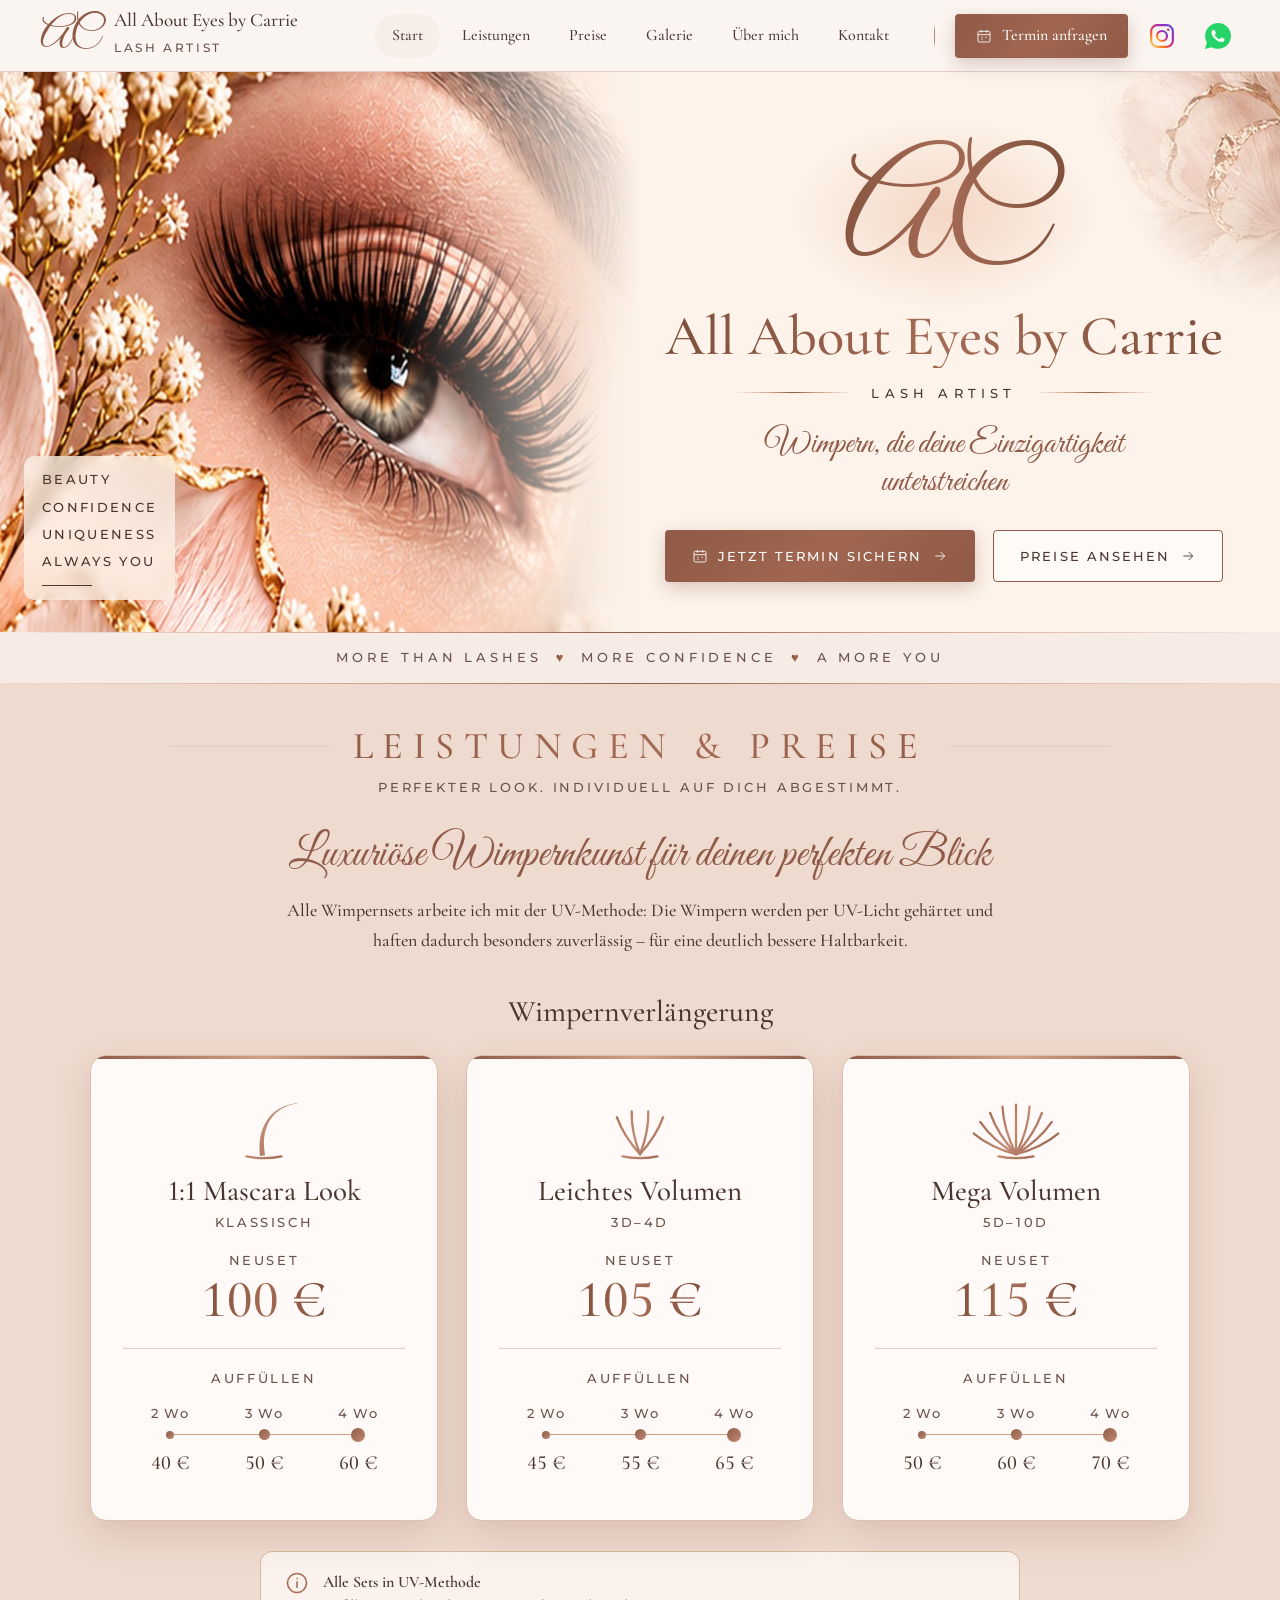
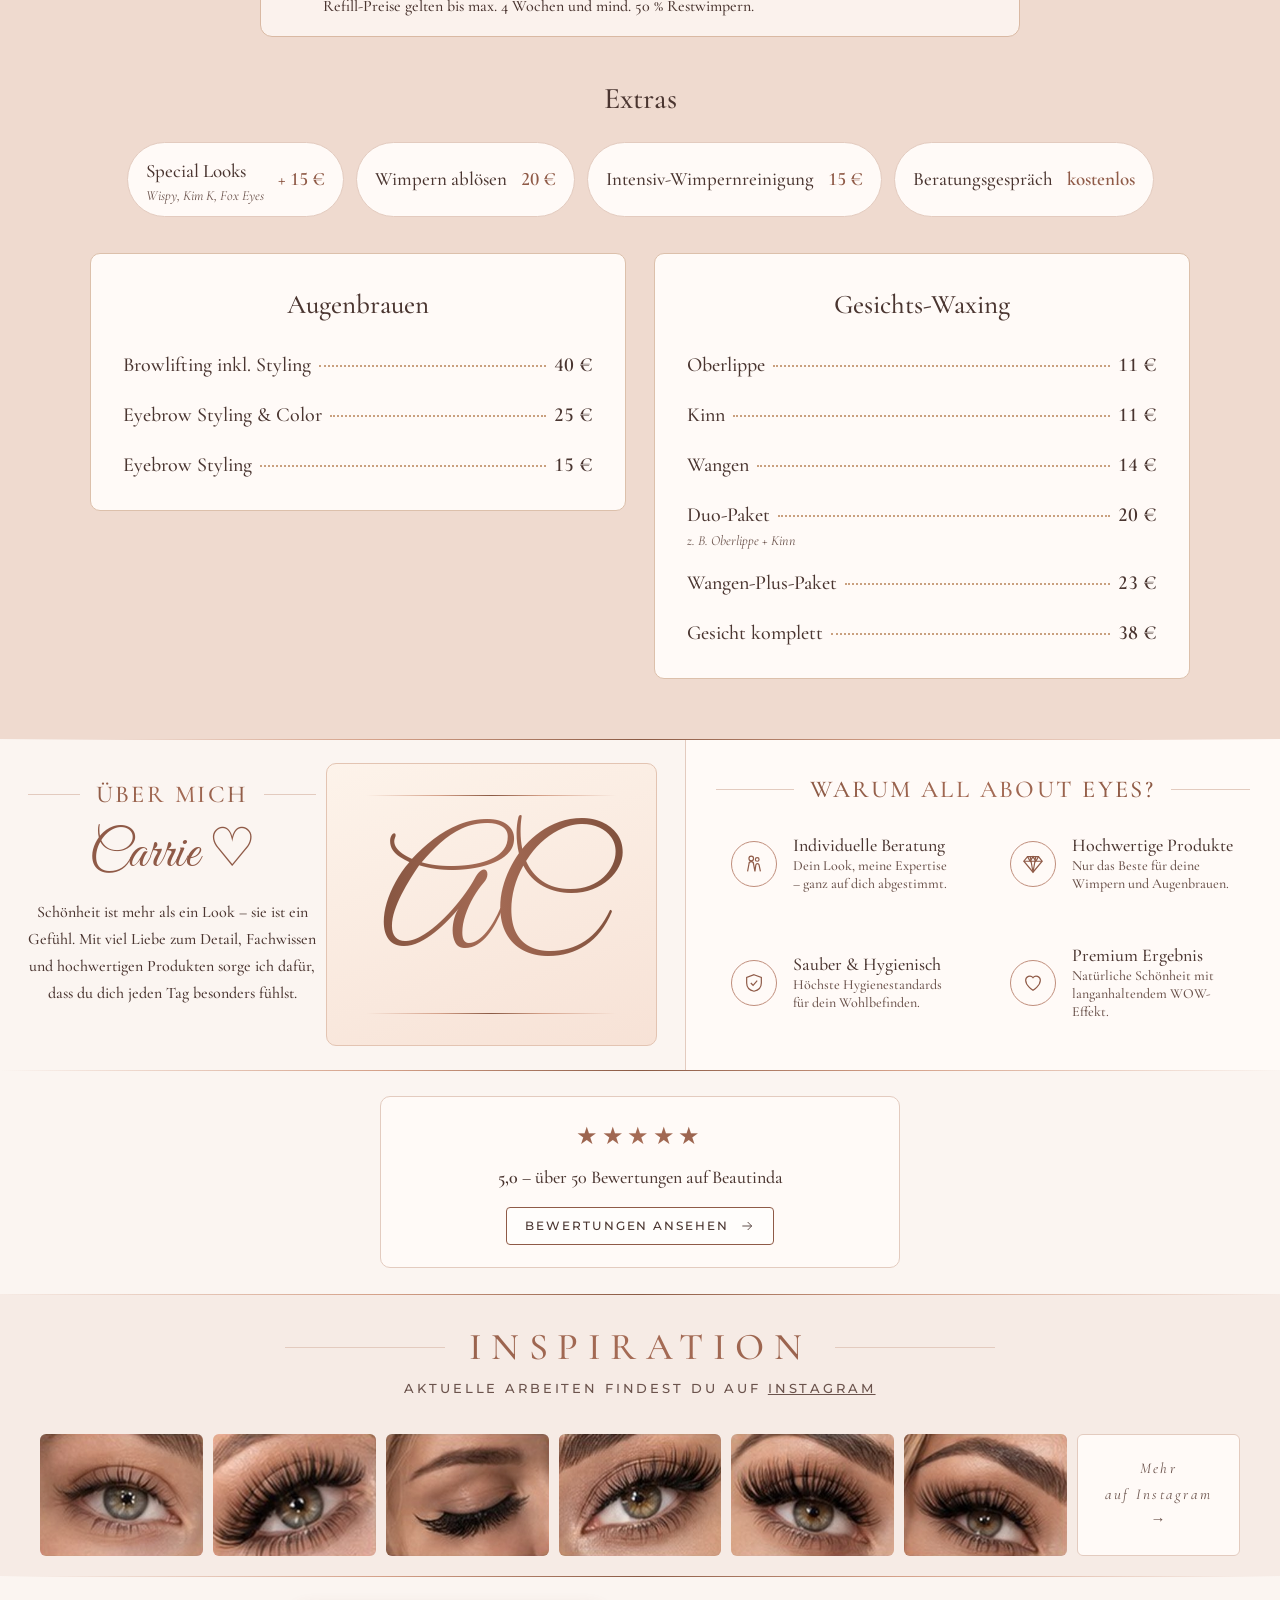
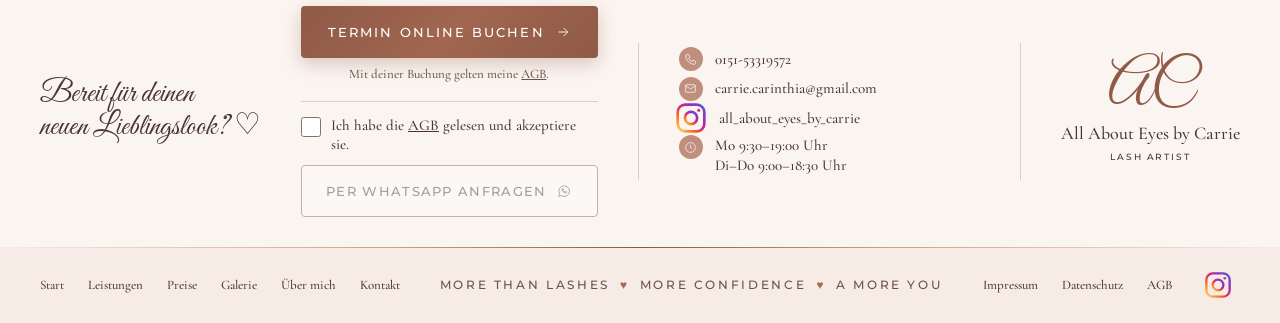
==== commit 2bd6acaf: "Preisliste: mehr Präsenz, Hervorhebung vorbereitet, Infokasten - Größere Karten (max 1100px, Padding" ====
--- a/index.html
+++ b/index.html
@@ -60,6 +60,10 @@
           <path d="M32 40Q47.8 30.5 56.5 17.9" />
           <path d="M32 40Q49.5 35.4 61.0 25.8" />
           <path d="M20 41.5Q32 44 44 41.5" />
+        </symbol>
+        <symbol id="i-info" viewBox="0 0 24 24" fill="none" stroke="#a56b55" stroke-width="1.6" stroke-linecap="round">
+          <circle cx="12" cy="12" r="9.5" />
+          <path d="M12 11v5.5M12 7.6h.01" />
         </symbol>
         <symbol id="i-clock" viewBox="0 0 24 24">
           <circle cx="12" cy="12" r="9" />
--- a/css/style.css
+++ b/css/style.css
@@ -571,8 +571,8 @@
 }
 /* ============ Leistungen ============ */
 .services {
-  padding: 30px 0 50px;
-  background: var(--bg-soft);
+  padding: 40px 0 60px;
+  background: #efdacf;
 }
 /* ============ Über mich & Warum ============ */
 .about-why {
@@ -1714,3 +1714,150 @@
   font-variant-numeric: lining-nums;
   font-feature-settings: "lnum" 1;
 }
+
+/* ============ Preisliste: mehr Präsenz ============ */
+.price-block,
+.menu-cols {
+  max-width: 1100px;
+  margin-inline: auto;
+}
+.price-block h3 {
+  font-size: 30px;
+}
+.lash-cards {
+  gap: 28px;
+}
+.lash-card {
+  position: relative;
+  overflow: hidden;
+  padding: 40px 32px;
+  border-radius: 16px;
+  box-shadow: 0 14px 36px rgba(120, 70, 55, 0.18);
+}
+.lash-card::before {
+  content: "";
+  position: absolute;
+  top: 0;
+  left: 0;
+  right: 0;
+  height: 3px;
+  background: linear-gradient(90deg, #8f5a47, #d4a088 50%, #8f5a47);
+}
+.lash-icon {
+  width: 96px;
+  height: 64px;
+  margin-bottom: 14px;
+}
+.lash-name {
+  font-size: 29px;
+}
+.lash-price,
+.tl-price,
+.pill-price,
+.menu-price {
+  font-variant-numeric: lining-nums tabular-nums;
+  font-feature-settings: "lnum" 1, "tnum" 1;
+}
+.lash-price {
+  font-size: 52px;
+}
+.tl-price {
+  font-size: 20px;
+}
+.lash-card.is-highlight {
+  transform: scale(1.04);
+  border: 1.5px solid #c9a07f;
+  z-index: 1;
+}
+.lash-card.is-highlight:hover {
+  transform: scale(1.04) translateY(-3px);
+}
+.lash-badge {
+  position: absolute;
+  top: 12px;
+  left: 50%;
+  transform: translateX(-50%);
+  padding: 3px 14px;
+  border-radius: 999px;
+  background: linear-gradient(135deg, #8f5a47, #a06650 50%, #8f5a47);
+  color: #fff;
+  font-family: var(--sans);
+  font-size: 12px;
+  font-weight: 500;
+  letter-spacing: 0.16em;
+  text-transform: uppercase;
+  white-space: nowrap;
+}
+.info-box {
+  display: flex;
+  align-items: flex-start;
+  gap: 14px;
+  max-width: 760px;
+  margin: 30px auto 0;
+  padding: 18px 24px;
+  background: rgba(255, 250, 247, 0.75);
+  border: 1px solid #d9b9a3;
+  border-radius: 12px;
+  font-size: 16px;
+  line-height: 1.5;
+}
+.info-icon {
+  flex: none;
+  width: 24px;
+  height: 24px;
+  margin-top: 1px;
+}
+.info-title {
+  font-weight: 600;
+}
+.pill-row {
+  gap: 14px;
+}
+.pill {
+  padding: 12px 26px;
+  font-size: 20px;
+}
+.menu-cols {
+  gap: 28px;
+}
+.menu-card {
+  padding: 28px 32px 20px;
+}
+.menu-line {
+  font-size: 20px;
+}
+@media (max-width: 767px) {
+  .lash-price {
+    font-size: 44px;
+  }
+  .lash-card {
+    padding: 34px 22px 30px;
+  }
+  .lash-cards {
+    gap: 14px;
+  }
+  .info-box {
+    margin-top: 6px;
+    padding: 16px 18px;
+  }
+}
+@media (prefers-reduced-motion: reduce) {
+  .lash-card.is-highlight:hover {
+    transform: scale(1.04);
+  }
+}
+
+/* Korrekturen: Pills in einer Reihe, Spaltenüberschriften ohne Umbruch */
+.pill {
+  padding: 12px 18px;
+  font-size: 19px;
+  gap: 14px;
+}
+.pill-row {
+  gap: 12px;
+}
+.about-text h2,
+.why h2 {
+  font-size: clamp(20px, 1.9vw, 28px);
+  letter-spacing: 0.1em;
+}
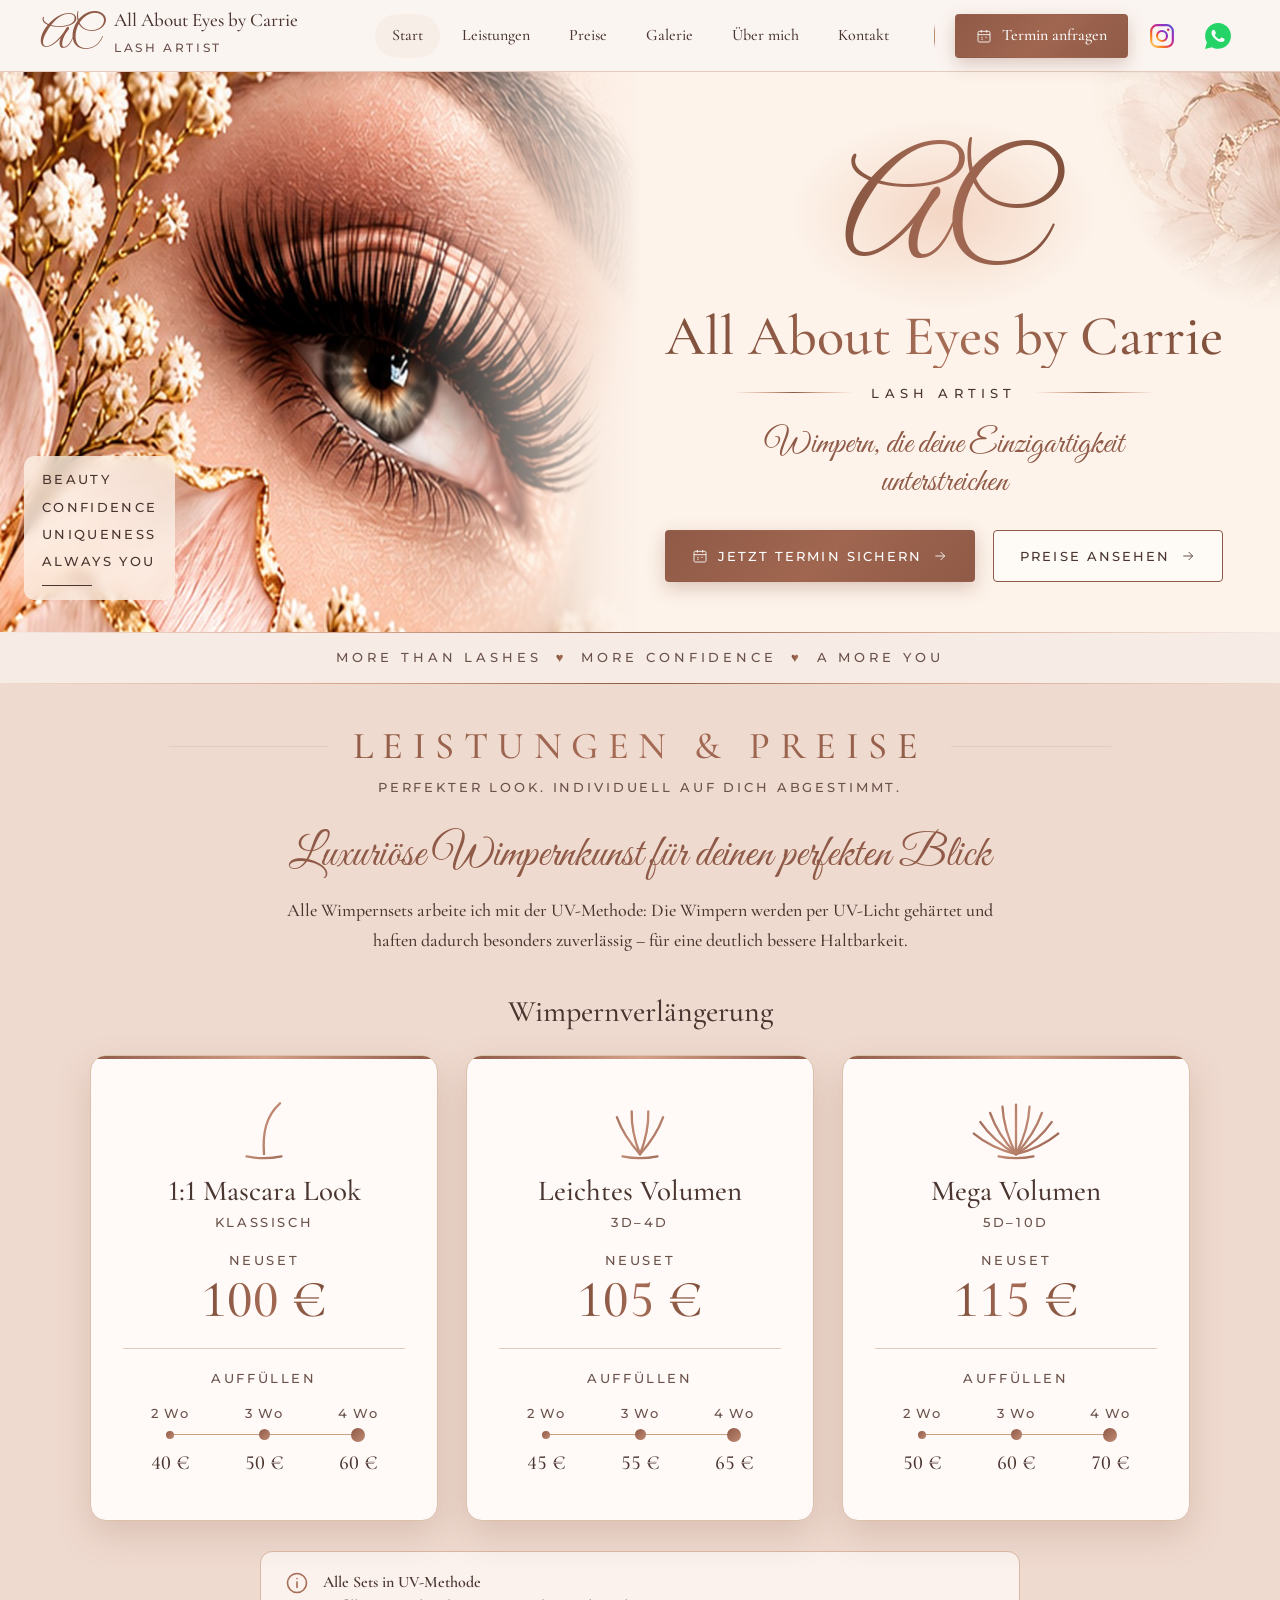
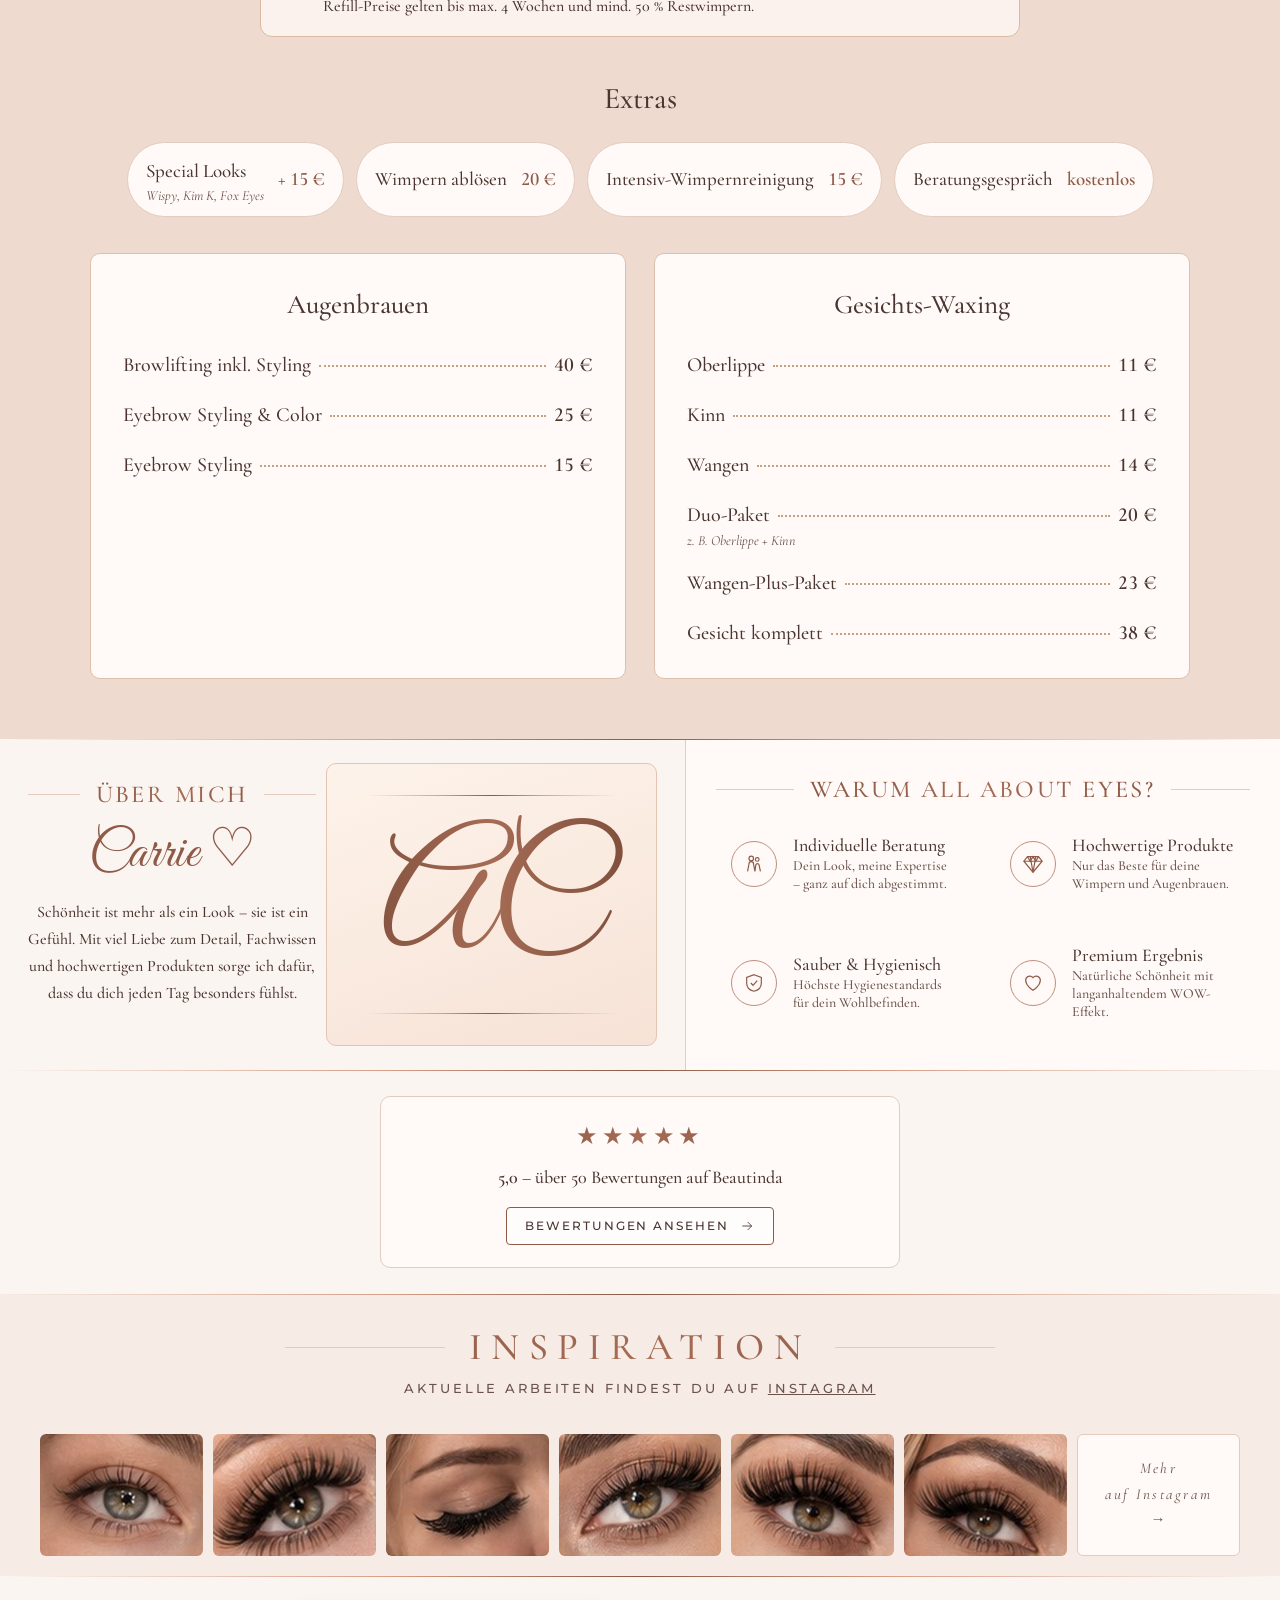
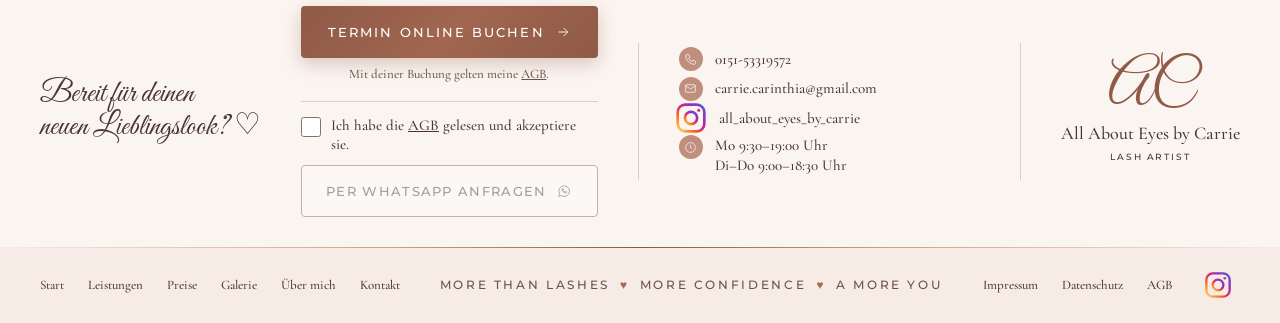
==== commit b023e4af: "Preisliste: Icon-Boxen fester Höhe, neue Einzelwimper, gleich hohe Menükarten Co-Authored-By: Claude" ====
--- a/index.html
+++ b/index.html
@@ -39,7 +39,7 @@
           <stop offset="1" stop-color="#8f5a47" />
         </linearGradient>
         <symbol id="i-lash-einzel" viewBox="0 0 64 44" fill="none" stroke="url(#gold-stroke)" stroke-width="1.6" stroke-linecap="round">
-          <path d="M32.78 40.72 L32.53 39.36 L32.33 38.02 L32.17 36.69 L32.05 35.37 L31.98 34.08 L31.95 32.80 L31.96 31.53 L32.01 30.29 L32.10 29.06 L32.24 27.86 L32.41 26.68 L32.63 25.51 L32.89 24.37 L33.19 23.26 L33.53 22.16 L33.91 21.10 L34.33 20.05 L34.79 19.04 L35.29 18.04 L35.83 17.08 L36.41 16.15 L37.03 15.24 L37.70 14.37 L38.40 13.52 L39.14 12.71 L39.92 11.93 L40.74 11.18 L41.61 10.47 L42.51 9.80 L43.45 9.16 L44.43 8.56 L45.45 8.00 L46.51 7.48 L47.61 7.00 L48.75 6.57 L49.93 6.18 L51.14 5.84 L52.40 5.54 L53.68 5.29 L55.01 5.10 L54.99 4.90 L53.65 5.06 L52.34 5.25 L51.06 5.49 L49.82 5.78 L48.60 6.11 L47.42 6.49 L46.27 6.91 L45.15 7.38 L44.07 7.88 L43.02 8.43 L42.00 9.03 L41.02 9.66 L40.07 10.34 L39.15 11.05 L38.27 11.81 L37.43 12.61 L36.62 13.44 L35.85 14.31 L35.12 15.22 L34.42 16.17 L33.76 17.15 L33.15 18.16 L32.57 19.21 L32.03 20.30 L31.53 21.41 L31.07 22.55 L30.66 23.73 L30.29 24.93 L29.96 26.16 L29.67 27.42 L29.42 28.71 L29.22 30.01 L29.06 31.35 L28.95 32.71 L28.88 34.08 L28.86 35.48 L28.88 36.91 L28.95 38.35 L29.06 39.80 L29.22 41.28Z" fill="url(#gold-stroke)" stroke="none" />
+          <path d="M32 40C31 26 33 14 43 5" />
           <path d="M20 41.5Q32 44 44 41.5" />
         </symbol>
         <symbol id="i-lash-klein" viewBox="0 0 64 44" fill="none" stroke="url(#gold-stroke)" stroke-width="1.6" stroke-linecap="round">
--- a/css/style.css
+++ b/css/style.css
@@ -1861,3 +1861,23 @@
   font-size: clamp(20px, 1.9vw, 28px);
   letter-spacing: 0.1em;
 }
+
+/* Icon-Box mit fester Höhe: Icons unten bündig, Namen/Preise/Zeitstrahl auf einer Linie */
+.lash-icon-box {
+  display: flex;
+  align-items: flex-end;
+  justify-content: center;
+  width: 100%;
+  height: 64px;
+  margin-bottom: 14px;
+}
+.lash-icon-box .lash-icon {
+  margin-bottom: 0;
+}
+/* Brauen- und Waxing-Box gleich hoch, Inhalt oben */
+.menu-cols {
+  align-items: stretch;
+}
+.menu-card {
+  align-self: stretch;
+}
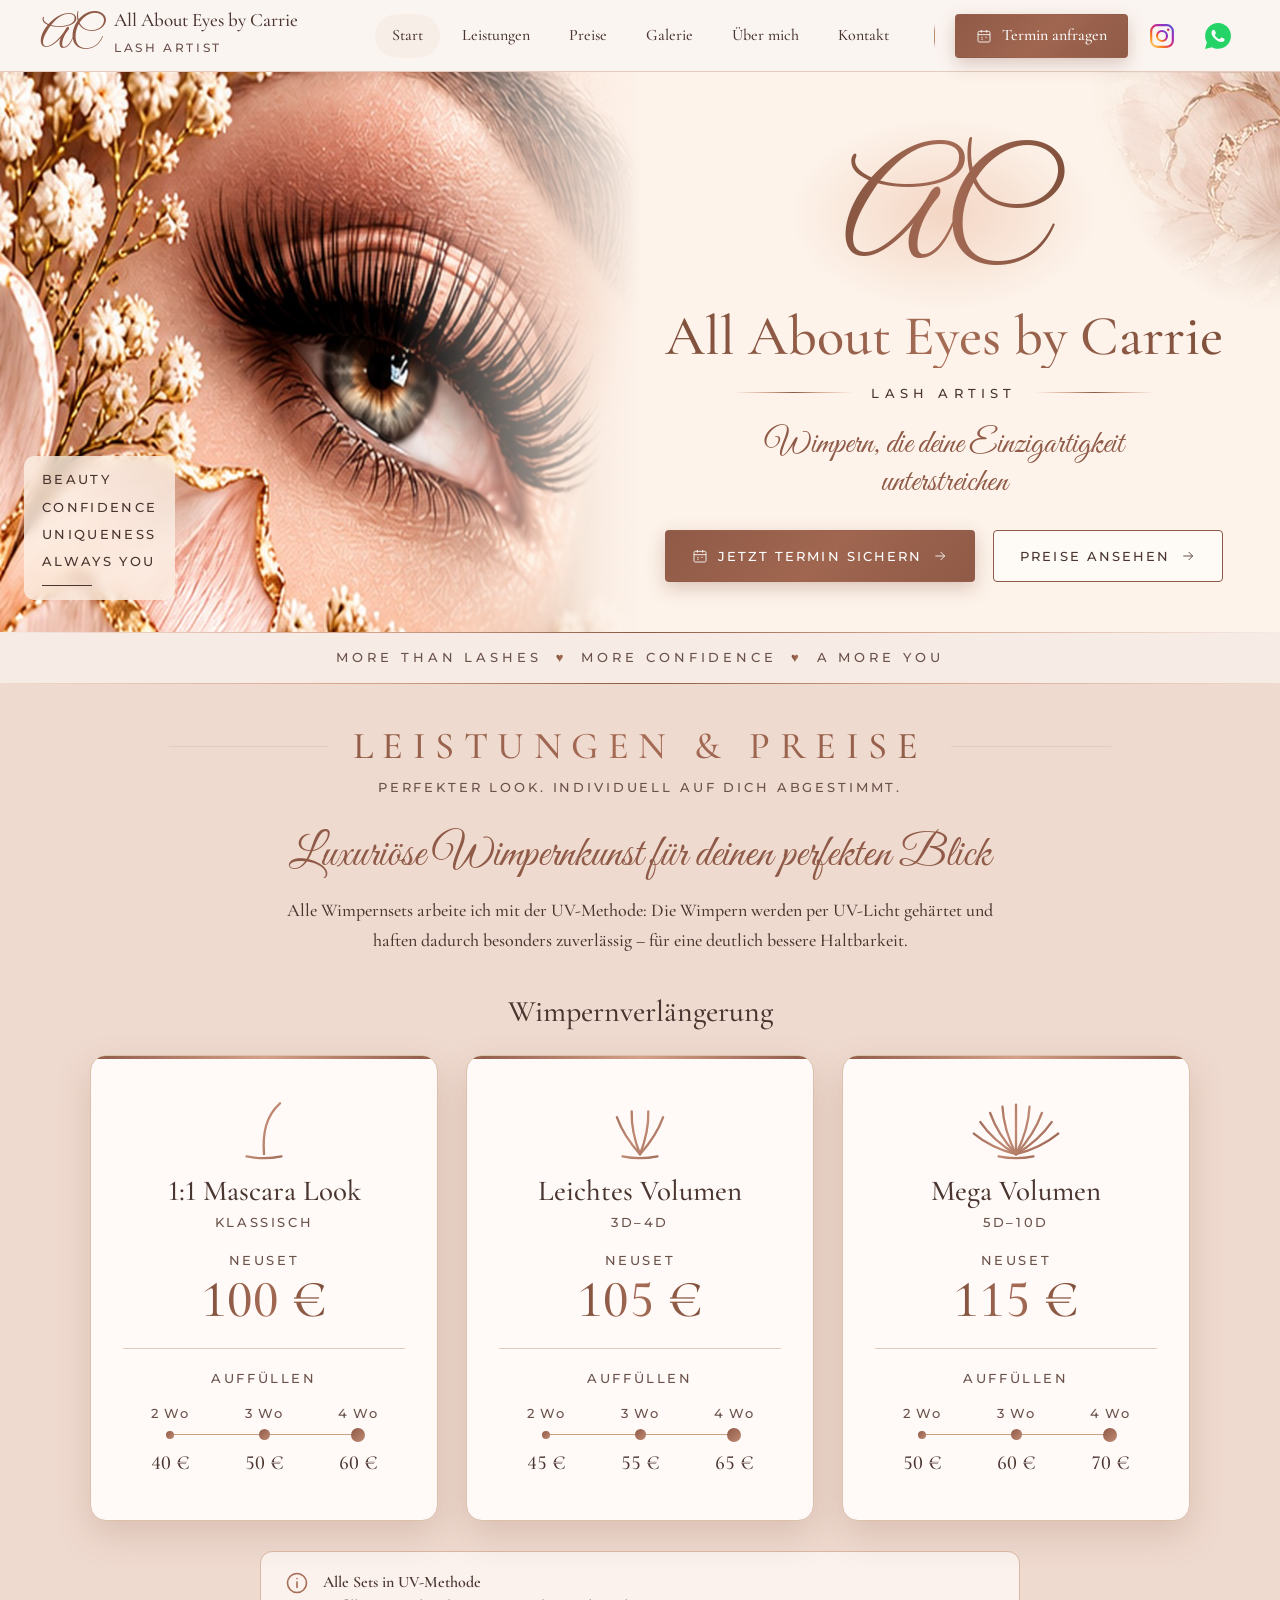
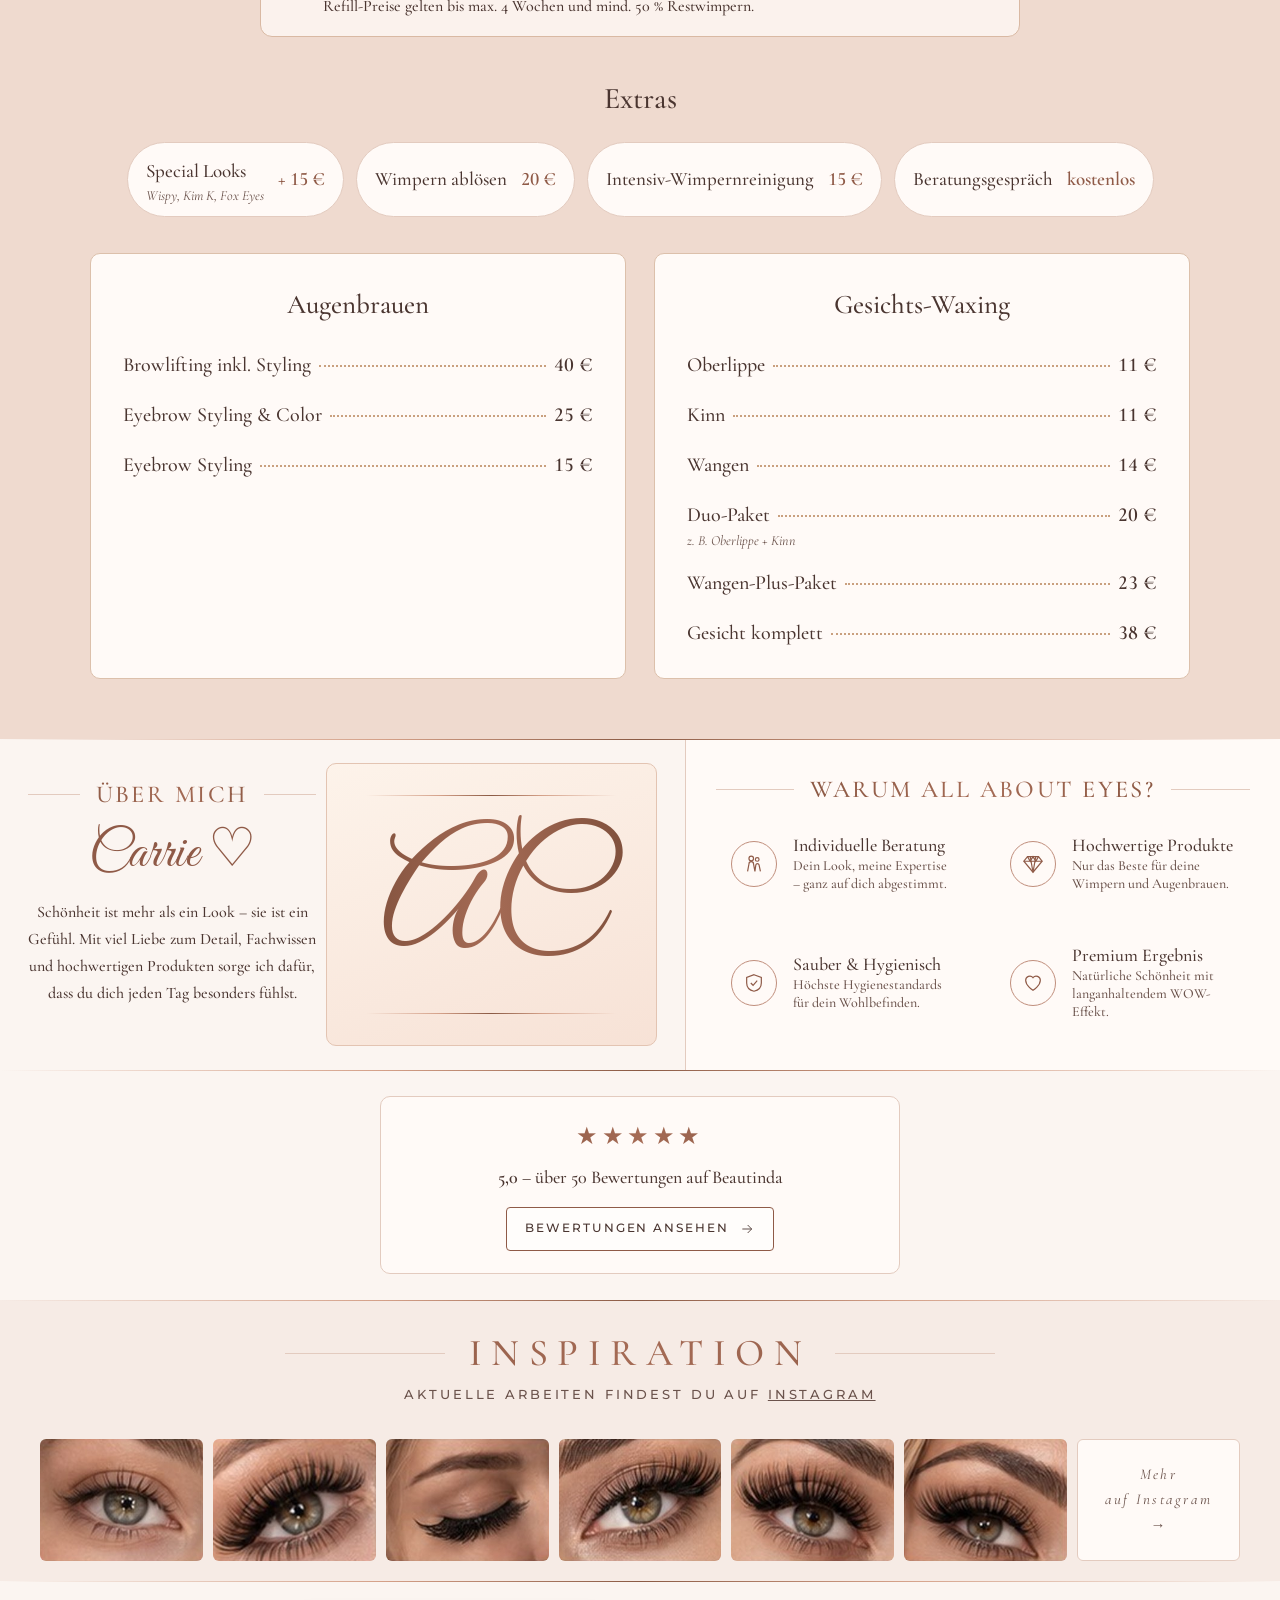
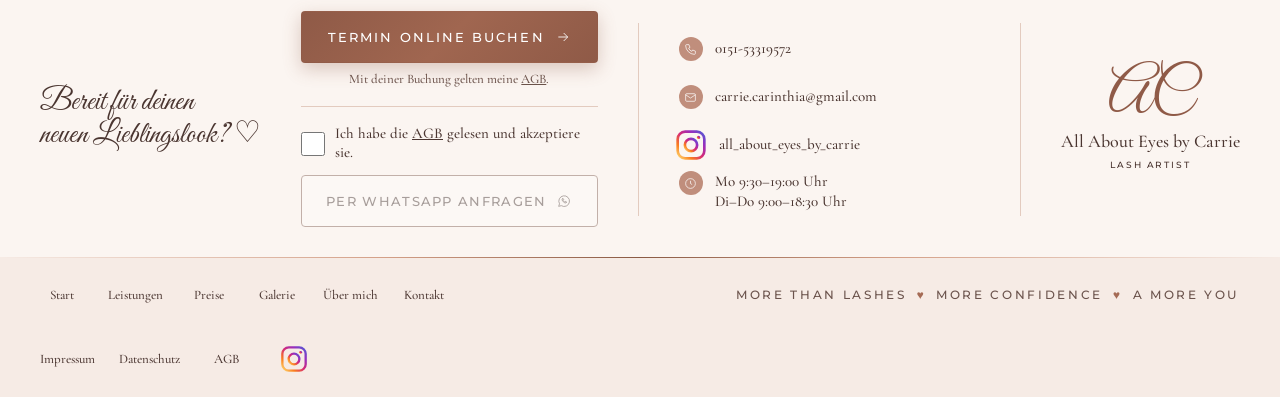
==== commit e3b8dfec: "Mobile-first-Feinschliff: Hero kompakt, Buchungsleiste, Umbrüche, Extras-Liste, Kontaktblock, Tippfl" ====
--- a/index.html
+++ b/index.html
@@ -2,7 +2,7 @@
 <html lang="de">
   <head>
     <meta charset="UTF-8" />
-    <meta name="viewport" content="width=device-width, initial-scale=1.0" />
+    <meta name="viewport" content="width=device-width, initial-scale=1.0, viewport-fit=cover" />
     <meta http-equiv="Content-Security-Policy" content="default-src 'self'; img-src 'self' data:; style-src 'self' 'unsafe-inline'; font-src 'self'; script-src 'self'; connect-src 'self'; base-uri 'self'; form-action 'none'; object-src 'none'" />
     <meta name="referrer" content="strict-origin-when-cross-origin" />
     <title>All About Eyes by Carrie – Lash Artist</title>
@@ -228,7 +228,7 @@
       </section>
 
       <div class="tagline-band label">
-        More than Lashes<span>♥</span>More Confidence<span>♥</span>A more you
+        <span class="tl-part">More than Lashes</span><span class="heart" aria-hidden="true">♥</span><span class="tl-part">More Confidence</span><span class="heart" aria-hidden="true">♥</span><span class="tl-part">A more you</span>
       </div>
 
       <!-- ================= LEISTUNGEN & PREISE ================= -->
@@ -487,6 +487,17 @@
       </div>
     </footer>
 
+    <!-- Feste Buchungsleiste (nur Handy, erscheint nach dem Hero) -->
+    <div class="book-bar" id="bookBar">
+      <a
+        href="https://beautinda.de/book/xEGtsmfsVZZhyMDmw6BxHkJbhem1/orders"
+        target="_blank"
+        rel="noopener"
+        class="btn btn-primary"
+        >Termin online buchen<svg class="icon"><use href="#i-arrow" /></svg
+      ></a>
+    </div>
+
     <script src="js/preise.js"></script>
     <script src="js/main.js"></script>
   </body>
--- a/css/style.css
+++ b/css/style.css
@@ -562,7 +562,10 @@
   letter-spacing: 0.3em;
   color: var(--text-soft);
 }
-.tagline-band span {
+.tl-part {
+  white-space: nowrap;
+}
+.tagline-band .heart {
   margin: 0 14px;
   background: var(--gold-grad);
   -webkit-background-clip: text;
@@ -1082,7 +1085,7 @@
     letter-spacing: 0.14em;
     font-size: 12px;
   }
-  .tagline-band span {
+  .tagline-band .heart {
     margin: 0 6px;
   }
   .hero-role {
@@ -1881,3 +1884,219 @@
 .menu-card {
   align-self: stretch;
 }
+
+/* ============ Mobile-first-Feinschliff (unter 768px) ============ */
+.book-bar {
+  display: none;
+}
+.contact-list a,
+.footer-links a {
+  min-height: 44px;
+  display: inline-flex;
+  align-items: center;
+}
+.btn {
+  min-height: 44px;
+}
+.agb-check {
+  min-height: 44px;
+  align-items: center;
+}
+.agb-check input {
+  width: 24px;
+  height: 24px;
+}
+.pill-dots {
+  display: none;
+}
+
+@media (max-width: 767px) {
+  /* Hero: Buchungsbutton ohne Scrollen sichtbar */
+  .hero-img {
+    height: 38vh;
+  }
+  .hero-content {
+    padding: 0 16px 22px;
+    margin-top: -26px;
+  }
+  .hero-monogram {
+    font-size: 78px;
+  }
+  .hero-name {
+    font-size: 30px;
+  }
+  .hero-role {
+    margin: 8px 0 10px;
+  }
+  .hero-slogan {
+    font-size: 25px;
+    margin-bottom: 14px;
+  }
+  .hero-buttons {
+    gap: 10px;
+  }
+
+  /* Feste Buchungsleiste */
+  .book-bar {
+    display: block;
+    position: fixed;
+    left: 0;
+    right: 0;
+    bottom: 0;
+    z-index: 60;
+    padding: 10px 16px calc(10px + env(safe-area-inset-bottom));
+    background: rgba(251, 245, 241, 0.95);
+    -webkit-backdrop-filter: blur(8px);
+    backdrop-filter: blur(8px);
+    border-top: 1px solid #d9b9a3;
+    opacity: 0;
+    visibility: hidden;
+    transform: translateY(100%);
+    transition:
+      opacity 0.3s ease,
+      transform 0.3s ease,
+      visibility 0s linear 0.3s;
+  }
+  .book-bar.is-visible {
+    opacity: 1;
+    visibility: visible;
+    transform: none;
+    transition:
+      opacity 0.3s ease,
+      transform 0.3s ease,
+      visibility 0s;
+  }
+  .book-bar .btn {
+    width: 100%;
+    justify-content: center;
+  }
+  footer {
+    padding-bottom: calc(16px + 76px + env(safe-area-inset-bottom));
+  }
+
+  /* Spruchband und Überschriften */
+  .section-title h2 {
+    font-size: clamp(24px, 7vw, 28px);
+    letter-spacing: 0.12em;
+    text-wrap: balance;
+  }
+  .about-text h2,
+  .why h2 {
+    text-wrap: balance;
+  }
+
+  /* Extras als Liste im Stil der Menükarte */
+  .pill-row {
+    display: block;
+    padding: 8px 20px;
+    background: var(--card);
+    border: 1px solid #dcc0ab;
+    border-radius: 10px;
+  }
+  .pill {
+    display: flex;
+    align-items: baseline;
+    gap: 8px;
+    padding: 12px 0;
+    background: none;
+    border: 0;
+    border-radius: 0;
+    border-bottom: 1px solid var(--line);
+    font-size: 19px;
+  }
+  .pill:last-child {
+    border-bottom: 0;
+  }
+  .pill:hover {
+    border-color: var(--line);
+  }
+  .pill-dots {
+    display: block;
+    flex: 1;
+    min-width: 14px;
+    border-bottom: 2px dotted #c9a07f;
+    transform: translateY(-4px);
+  }
+  .pill-name {
+    flex: 0 1 auto;
+  }
+
+  /* Kontaktzeilen: linksbündiger Block, Block zentriert */
+  .contact-list {
+    width: fit-content;
+    margin-inline: auto;
+    text-align: left;
+  }
+  .contact-list li {
+    display: grid;
+    grid-template-columns: 32px auto;
+    gap: 12px;
+    align-items: center;
+    justify-content: start;
+    margin: 2px 0;
+  }
+  .contact-list .dot,
+  .contact-list .dot.dot-brand {
+    width: 32px;
+    height: 32px;
+    margin: 0;
+  }
+  .contact-list .dot svg {
+    width: 16px;
+    height: 16px;
+  }
+  .contact-list .dot-brand .brand-icon {
+    width: 32px;
+    height: 32px;
+  }
+  .contact-list .hours {
+    align-items: center;
+  }
+
+  /* Fließtext linksbündig */
+  .services-text,
+  .about-text p {
+    text-align: left;
+  }
+  .footer-links a {
+    padding-inline: 4px;
+  }
+}
+@media (max-width: 479px) {
+  .tagline-band {
+    display: flex;
+    flex-direction: column;
+    align-items: center;
+    gap: 2px;
+    padding: 14px 16px;
+  }
+  .tagline-band .heart {
+    margin: 0;
+    line-height: 1;
+  }
+}
+@media (prefers-reduced-motion: reduce) {
+  .book-bar,
+  .book-bar.is-visible {
+    transition: none;
+    transform: none;
+  }
+}
+@media (max-width: 767px) {
+  .contact-list .hours,
+  .contact-list li {
+    justify-content: start;
+    text-align: left;
+  }
+  .contact-list .dot.dot-brand + a,
+  .contact-list .dot-brand + a {
+    margin-left: 0;
+  }
+}
+.logo {
+  min-height: 44px;
+}
+.footer-links a {
+  min-width: 44px;
+  justify-content: center;
+}
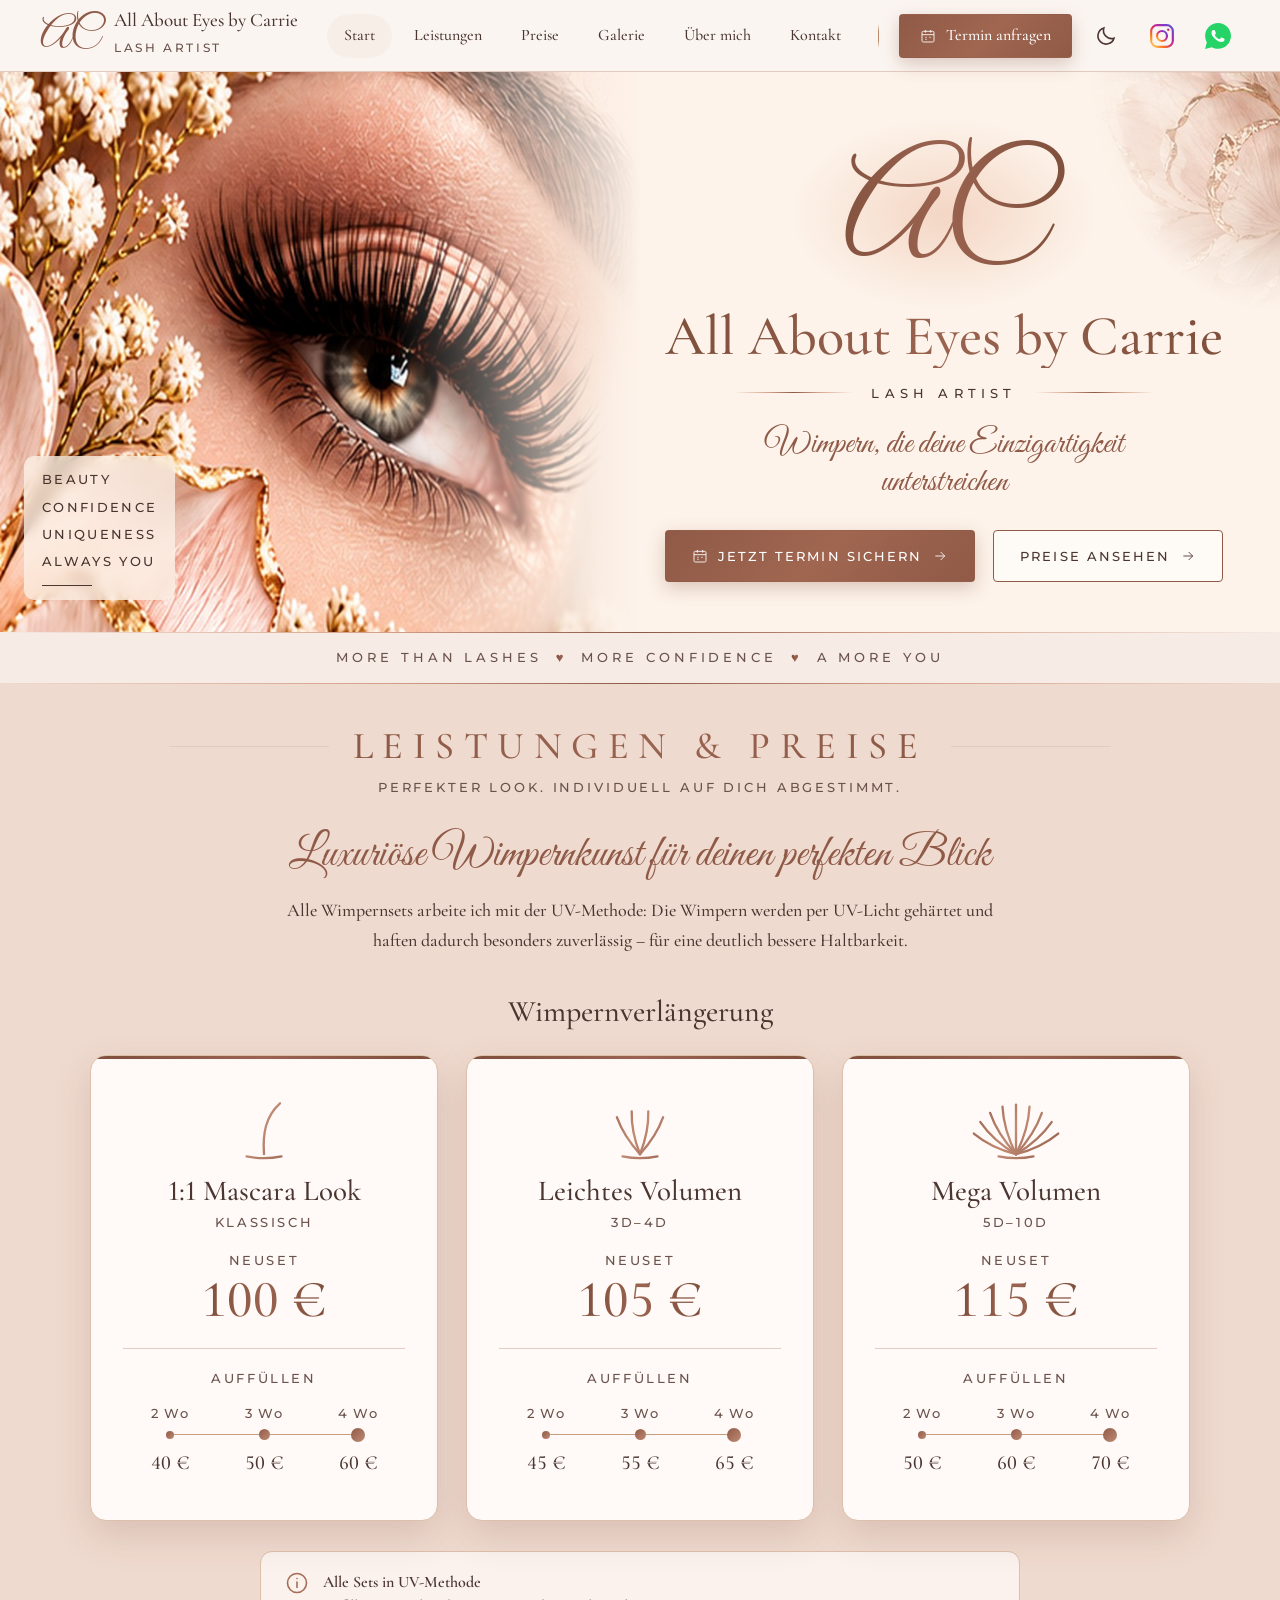
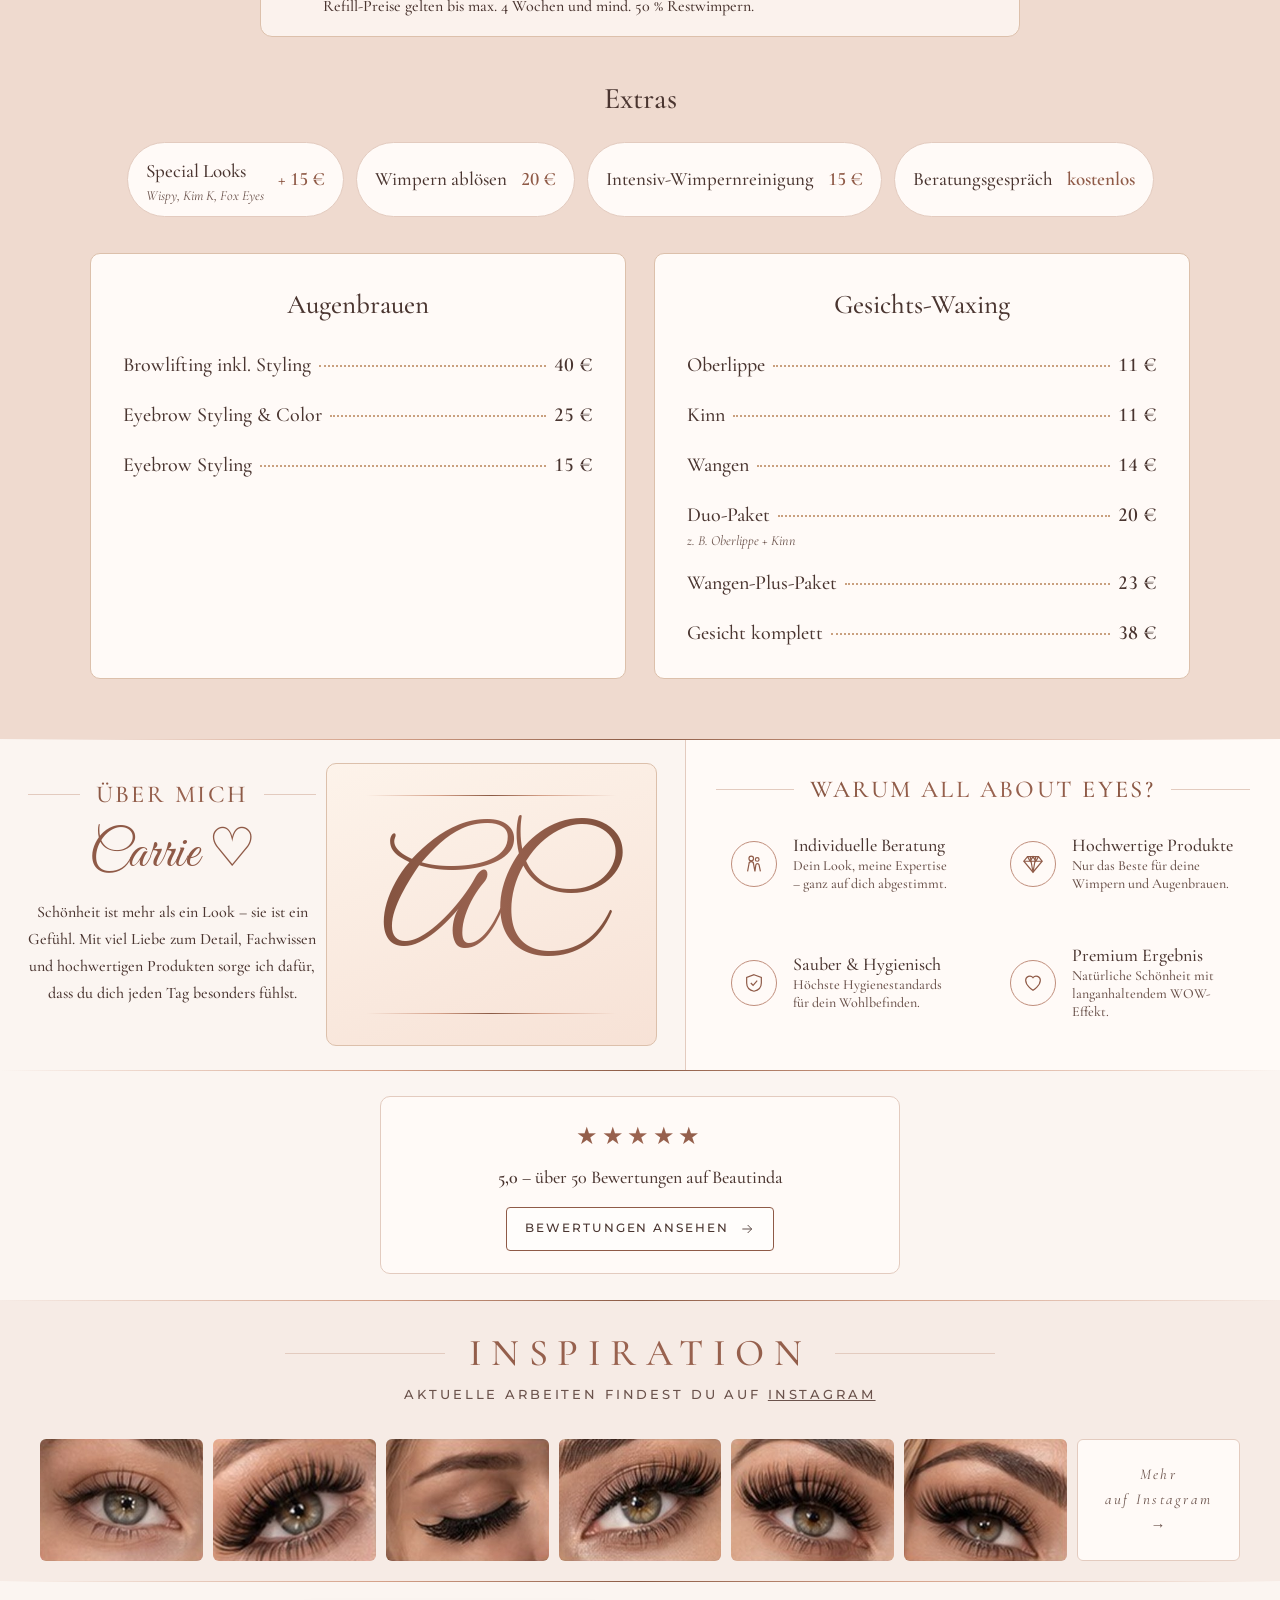
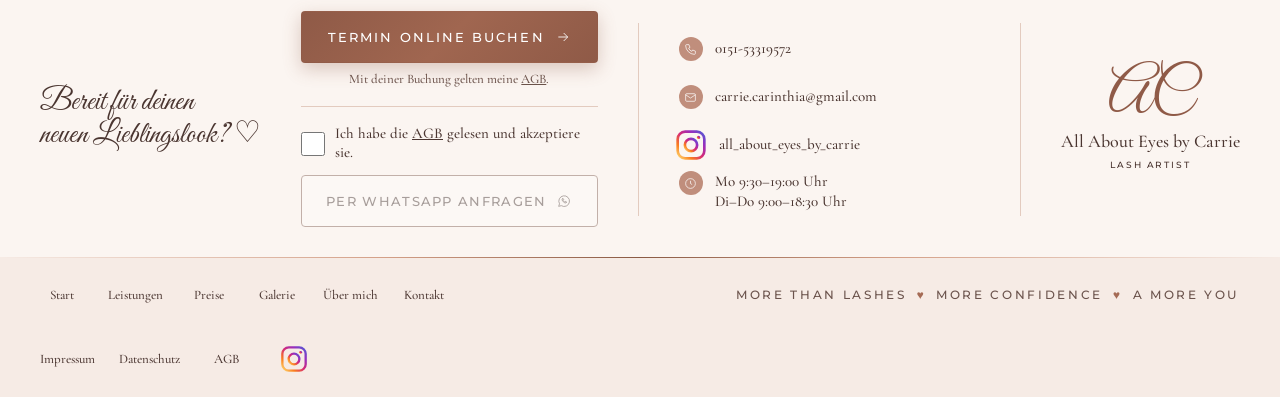
==== commit ab5c6560: "Dunkelmodus: Farb-Tokens, Schalter im Header, theme.js gegen Aufblitzen - Alle Farben in css/style.c" ====
--- a/index.html
+++ b/index.html
@@ -11,6 +11,7 @@
       content="Luxuriöse Wimpernkunst für deinen perfekten Blick – Wimpernverlängerung, Lash Lifting und Brow Styling by Carrie."
     />
     <link rel="icon" type="image/svg+xml" href="img/favicon.svg" />
+    <script src="js/theme.js"></script>
     <link rel="stylesheet" href="css/style.css" />
   </head>
   <body>
@@ -68,6 +69,13 @@
         <symbol id="i-clock" viewBox="0 0 24 24">
           <circle cx="12" cy="12" r="9" />
           <path d="M12 7v5l3 2" />
+        </symbol>
+        <symbol id="i-moon" viewBox="0 0 24 24">
+          <path d="M20 14.2A8.2 8.2 0 0 1 9.8 4a8.2 8.2 0 1 0 10.2 10.2z" />
+        </symbol>
+        <symbol id="i-sun" viewBox="0 0 24 24">
+          <circle cx="12" cy="12" r="4.2" />
+          <path d="M12 2.5v2.4M12 19.1v2.4M2.5 12h2.4M19.1 12h2.4M5.3 5.3l1.7 1.7M17 17l1.7 1.7M5.3 18.7L7 17M17 7l1.7-1.7" />
         </symbol>
         <symbol id="i-cal" viewBox="0 0 24 24">
           <rect x="3" y="5" width="18" height="16" rx="2" />
@@ -162,6 +170,15 @@
             ><svg class="icon"><use href="#i-cal" /></svg>Termin anfragen</a
           >
           <span class="social">
+            <button
+              type="button"
+              class="theme-toggle"
+              id="themeToggle"
+              aria-label="Dunklen Modus einschalten"
+            >
+              <svg class="icon theme-moon" aria-hidden="true" focusable="false"><use href="#i-moon" /></svg>
+              <svg class="icon theme-sun" aria-hidden="true" focusable="false"><use href="#i-sun" /></svg>
+            </button>
             <a
               href="https://instagram.com/all_about_eyes_by_carrie"
               target="_blank"
--- a/css/style.css
+++ b/css/style.css
@@ -129,6 +129,8 @@
 :root {
   --bg: #fbf5f1;
   --bg-soft: #f6ebe5;
+  --bg-price: #efdacf;
+  --bg-hero: #fdf3ea;
   --card: #fffaf7;
   --rose: #c08e7c;
   --rose-dark: #8f5a47;
@@ -137,12 +139,163 @@
   --text: #4a3530;
   --text-soft: #6b534c;
   --line: #e3cbbf;
+  --gold-edge: #c9a07f;
+  --edge-soft: #dcc0ab;
+  --dots: #c9a07f;
+  --heart: #a56b55;
+  --on-rose: #ffffff;
   --serif: "Cormorant Garamond", Georgia, serif;
   --script: "Great Vibes", cursive;
   --sans: "Montserrat", Arial, sans-serif;
-  --gold-grad: linear-gradient(90deg, #7e4f3b, #a56b55 50%, #7e4f3b);
+  --gold-grad: linear-gradient(90deg, #7e4f3b, #9a6350 50%, #7e4f3b);
   --gold-line: linear-gradient(90deg, transparent, #d4a088 30%, #8a5a44 50%, #d4a088 70%, transparent);
+  --sep-grad: linear-gradient(180deg, transparent, #b98a6c 30%, #b98a6c 70%, transparent);
+  --about-grad: linear-gradient(160deg, #fdf3ea, #f7e2d6);
+  --btn-grad: linear-gradient(135deg, #8f5a47, #a06650 50%, #8f5a47);
+  --dot-grad: linear-gradient(135deg, #8f5a47, #c08a74);
+  --btn-text: #ffffff;
+  --btn-outline-bg: rgba(255, 255, 255, 0.6);
+  --btn-shadow: 0 6px 18px rgba(143, 90, 71, 0.3);
+  --shine: rgba(255, 255, 255, 0.55);
+  --header-bg: rgba(251, 245, 241, 0.92);
+  --bar-bg: rgba(251, 245, 241, 0.95);
+  --glass: rgba(253, 243, 234, 0.75);
+  --info-bg: rgba(255, 250, 247, 0.75);
+  --tint-hover: rgba(196, 140, 115, 0.12);
+  --tint-active: rgba(196, 140, 115, 0.07);
+  --gallery-overlay: rgba(196, 140, 115, 0.2);
+  --glow: 0 10px 30px rgba(196, 140, 115, 0.45);
+  --glow-soft: 0 4px 16px rgba(196, 140, 115, 0.3);
+  --glow-card: 0 10px 26px rgba(196, 140, 115, 0.22);
+  --hero-glow: rgba(236, 190, 165, 0.55);
+  --hero-glow-0: rgba(236, 190, 165, 0);
+  --icon-shadow: 0 4px 8px rgba(80, 50, 40, 0.3);
   --shadow: 0 8px 30px rgba(150, 100, 85, 0.12);
+  --shadow-card: 0 8px 24px rgba(150, 100, 85, 0.12);
+  --shadow-card-deep: 0 14px 36px rgba(120, 70, 55, 0.18);
+  --marker-bg: #ffe9a8;
+  --marker-text: #6b4a00;
+  --icon-a: #8f5a47;
+  --icon-b: #c08a74;
+  --icon-info: #a56b55;
+  --deko-opacity: 0.9;
+  --hero-fade: 62%;
+  --hero-fade-m: 65%;
+  color-scheme: light;
+}
+@media (prefers-color-scheme: dark) {
+  :root:not([data-theme="light"]) {
+  --bg: #1f1715;
+    --bg-soft: #2a1f1c;
+    --bg-price: #36261f;
+    --bg-hero: #241a17;
+    --card: #2f221e;
+    --rose: #b97c60;
+    --rose-dark: #e6b199;
+    --rose-light: #5a4036;
+    --gold: #c9926f;
+    --text: #f3e6df;
+    --text-soft: #cdb6aa;
+    --line: rgba(201, 146, 111, 0.32);
+    --gold-edge: #c9926f;
+    --edge-soft: rgba(201, 146, 111, 0.4);
+    --dots: #e0b08f;
+    --heart: #e0a98f;
+    --on-rose: #ffffff;
+    --gold-grad: linear-gradient(90deg, #c4876b, #f2c8b2 50%, #c4876b);
+    --gold-line: linear-gradient(90deg, transparent, #c4876b 30%, #f2c8b2 50%, #c4876b 70%, transparent);
+    --sep-grad: linear-gradient(180deg, transparent, #c9926f 30%, #c9926f 70%, transparent);
+    --about-grad: linear-gradient(160deg, #2b201c, #382823);
+    --btn-grad: linear-gradient(135deg, #d9a284, #f0c2a8 50%, #d9a284);
+    --dot-grad: linear-gradient(135deg, #c4876b, #f2c8b2);
+    --btn-text: #2a1a15;
+    --btn-outline-bg: rgba(255, 255, 255, 0.04);
+    --btn-shadow: 0 6px 18px rgba(0, 0, 0, 0.4);
+    --shine: rgba(255, 255, 255, 0.35);
+    --header-bg: rgba(31, 23, 21, 0.92);
+    --bar-bg: rgba(31, 23, 21, 0.95);
+    --glass: rgba(36, 26, 23, 0.75);
+    --info-bg: rgba(47, 34, 30, 0.75);
+    --tint-hover: rgba(196, 140, 115, 0.18);
+    --tint-active: rgba(196, 140, 115, 0.11);
+    --gallery-overlay: rgba(196, 140, 115, 0.25);
+    --glow: 0 10px 30px rgba(196, 140, 115, 0.26);
+    --glow-soft: 0 4px 16px rgba(196, 140, 115, 0.2);
+    --glow-card: 0 10px 26px rgba(196, 140, 115, 0.16);
+    --hero-glow: rgba(236, 190, 165, 0.16);
+    --hero-glow-0: rgba(236, 190, 165, 0);
+    --icon-shadow: 0 4px 10px rgba(0, 0, 0, 0.5);
+    --shadow: 0 8px 30px rgba(0, 0, 0, 0.35);
+    --shadow-card: 0 8px 24px rgba(0, 0, 0, 0.35);
+    --shadow-card-deep: 0 14px 36px rgba(0, 0, 0, 0.45);
+    --icon-a: #c4876b;
+    --icon-b: #f2c8b2;
+    --icon-info: #e0a98f;
+    --deko-opacity: 0.45;
+    color-scheme: dark;
+  }
+}
+:root[data-theme="dark"] {
+  --bg: #1f1715;
+  --bg-soft: #2a1f1c;
+  --bg-price: #36261f;
+  --bg-hero: #241a17;
+  --card: #2f221e;
+  --rose: #b97c60;
+  --rose-dark: #e6b199;
+  --rose-light: #5a4036;
+  --gold: #c9926f;
+  --text: #f3e6df;
+  --text-soft: #cdb6aa;
+  --line: rgba(201, 146, 111, 0.32);
+  --gold-edge: #c9926f;
+  --edge-soft: rgba(201, 146, 111, 0.4);
+  --dots: #e0b08f;
+  --heart: #e0a98f;
+  --on-rose: #ffffff;
+  --gold-grad: linear-gradient(90deg, #c4876b, #f2c8b2 50%, #c4876b);
+  --gold-line: linear-gradient(90deg, transparent, #c4876b 30%, #f2c8b2 50%, #c4876b 70%, transparent);
+  --sep-grad: linear-gradient(180deg, transparent, #c9926f 30%, #c9926f 70%, transparent);
+  --about-grad: linear-gradient(160deg, #2b201c, #382823);
+  --btn-grad: linear-gradient(135deg, #d9a284, #f0c2a8 50%, #d9a284);
+  --dot-grad: linear-gradient(135deg, #c4876b, #f2c8b2);
+  --btn-text: #2a1a15;
+  --btn-outline-bg: rgba(255, 255, 255, 0.04);
+  --btn-shadow: 0 6px 18px rgba(0, 0, 0, 0.4);
+  --shine: rgba(255, 255, 255, 0.35);
+  --header-bg: rgba(31, 23, 21, 0.92);
+  --bar-bg: rgba(31, 23, 21, 0.95);
+  --glass: rgba(36, 26, 23, 0.75);
+  --info-bg: rgba(47, 34, 30, 0.75);
+  --tint-hover: rgba(196, 140, 115, 0.18);
+  --tint-active: rgba(196, 140, 115, 0.11);
+  --gallery-overlay: rgba(196, 140, 115, 0.25);
+  --glow: 0 10px 30px rgba(196, 140, 115, 0.26);
+  --glow-soft: 0 4px 16px rgba(196, 140, 115, 0.2);
+  --glow-card: 0 10px 26px rgba(196, 140, 115, 0.16);
+  --hero-glow: rgba(236, 190, 165, 0.16);
+  --hero-glow-0: rgba(236, 190, 165, 0);
+  --icon-shadow: 0 4px 10px rgba(0, 0, 0, 0.5);
+  --shadow: 0 8px 30px rgba(0, 0, 0, 0.35);
+  --shadow-card: 0 8px 24px rgba(0, 0, 0, 0.35);
+  --shadow-card-deep: 0 14px 36px rgba(0, 0, 0, 0.45);
+  --icon-a: #c4876b;
+  --icon-b: #f2c8b2;
+  --icon-info: #e0a98f;
+  --deko-opacity: 0.4;
+  --hero-fade: 46%;
+  --hero-fade-m: 52%;
+  color-scheme: dark;
+}
+/* SVG-Verläufe/Symbole folgen den Tokens */
+#gold-stroke stop:nth-child(odd) {
+  stop-color: var(--icon-a);
+}
+#gold-stroke stop:nth-child(even) {
+  stop-color: var(--icon-b);
+}
+#i-info {
+  stroke: var(--icon-info);
 }
 * {
   box-sizing: border-box;
@@ -212,13 +365,13 @@
   height: 16px;
 }
 .btn-primary {
-  background: linear-gradient(135deg, #8f5a47, #a06650 50%, #8f5a47);
-  color: #fff;
+  background: var(--btn-grad);
+  color: var(--btn-text);
   border-color: transparent;
-  box-shadow: 0 6px 18px rgba(143, 90, 71, 0.3);
+  box-shadow: var(--btn-shadow);
 }
 .btn-outline {
-  background: rgba(255, 255, 255, 0.6);
+  background: var(--btn-outline-bg);
   color: var(--text);
 }
 /* Glanzstreifen: läuft beim Hover einmal schräg über den Button */
@@ -232,7 +385,7 @@
   background: linear-gradient(
     100deg,
     transparent,
-    rgba(255, 255, 255, 0.55),
+    var(--shine),
     transparent
   );
   transform: translateX(-160%) skewX(-20deg);
@@ -241,7 +394,7 @@
 .btn:hover,
 .btn:focus-visible {
   transform: translateY(-2px);
-  box-shadow: 0 10px 30px rgba(196, 140, 115, 0.45);
+  box-shadow: var(--glow);
 }
 .btn:hover::after,
 .btn:focus-visible::after {
@@ -301,7 +454,7 @@
   position: sticky;
   top: 0;
   z-index: 50;
-  background: rgba(251, 245, 241, 0.92);
+  background: var(--header-bg);
   backdrop-filter: blur(8px);
   border-bottom: 1px solid var(--line);
 }
@@ -347,7 +500,8 @@
   font-size: 16px;
 }
 .nav-links a,
-.social a {
+.social a,
+.social button {
   display: inline-flex;
   align-items: center;
   justify-content: center;
@@ -367,22 +521,25 @@
   white-space: nowrap;
 }
 .nav-links a.active {
-  background: rgba(196, 140, 115, 0.07);
+  background: var(--tint-active);
 }
 .nav-links a:hover,
 .nav-links a:focus-visible,
 .social a:hover,
-.social a:focus-visible {
-  background: rgba(196, 140, 115, 0.12);
-  border-color: #c9a07f;
-  box-shadow: 0 4px 16px rgba(196, 140, 115, 0.3);
+.social a:focus-visible,
+.social button:hover,
+.social button:focus-visible {
+  background: var(--tint-hover);
+  border-color: var(--gold-edge);
+  box-shadow: var(--glow-soft);
 }
 .nav-links a:hover,
 .nav-links a:focus-visible {
   color: var(--rose-dark);
 }
 .nav-links a:focus-visible,
-.social a:focus-visible {
+.social a:focus-visible,
+.social button:focus-visible {
   outline: none;
 }
 .nav-right {
@@ -396,7 +553,7 @@
   width: 1px;
   height: 24px;
   margin-right: 8px;
-  background: linear-gradient(180deg, transparent, #b98a6c 30%, #b98a6c 70%, transparent);
+  background: var(--sep-grad);
 }
 .nav-right .btn {
   white-space: nowrap;
@@ -434,15 +591,15 @@
   display: grid;
   grid-template-columns: 1fr 1fr;
   min-height: clamp(560px, 34vw, 760px);
-  background: #fdf3ea;
+  background: var(--bg-hero);
   overflow: hidden;
 }
 .hero-img {
   grid-column: 1;
   grid-row: 1;
   position: relative;
-  -webkit-mask-image: linear-gradient(90deg, #000 62%, transparent);
-  mask-image: linear-gradient(90deg, #000 62%, transparent);
+  -webkit-mask-image: linear-gradient(90deg, #000 var(--hero-fade), transparent);
+  mask-image: linear-gradient(90deg, #000 var(--hero-fade), transparent);
 }
 .hero-img img {
   position: absolute;
@@ -470,7 +627,7 @@
     #000 35%,
     transparent 100%
   );
-  opacity: 0.9;
+  opacity: var(--deko-opacity);
 }
 .hero-words {
   position: absolute;
@@ -484,7 +641,7 @@
   letter-spacing: 0.18em;
   padding: 10px 18px 14px;
   border-radius: 10px;
-  background: rgba(253, 243, 234, 0.75);
+  background: var(--glass);
   -webkit-backdrop-filter: blur(6px);
   backdrop-filter: blur(6px);
 }
@@ -575,7 +732,7 @@
 /* ============ Leistungen ============ */
 .services {
   padding: 40px 0 60px;
-  background: #efdacf;
+  background: var(--bg-price);
 }
 /* ============ Über mich & Warum ============ */
 .about-why {
@@ -618,8 +775,8 @@
   display: grid;
   place-items: center;
   border-radius: 10px;
-  background: linear-gradient(160deg, #fdf3ea, #f7e2d6);
-  border: 1px solid #e3c4b2;
+  background: var(--about-grad);
+  border: 1px solid var(--edge-soft);
 }
 .about-card::before,
 .about-card::after {
@@ -767,7 +924,7 @@
   height: 24px;
   border-radius: 50%;
   background: var(--rose);
-  color: #fff;
+  color: var(--on-rose);
   display: grid;
   place-items: center;
   flex: none;
@@ -812,7 +969,7 @@
   color: var(--text-soft);
 }
 .footer-claim span {
-  color: #a56b55;
+  color: var(--heart);
   margin: 0 10px;
 }
 /* ============ Einblend-Animation ============ */
@@ -1063,8 +1220,8 @@
     grid-column: 1;
     grid-row: 1;
     height: 340px;
-    -webkit-mask-image: linear-gradient(180deg, #000 65%, transparent);
-    mask-image: linear-gradient(180deg, #000 65%, transparent);
+    -webkit-mask-image: linear-gradient(180deg, #000 var(--hero-fade-m), transparent);
+    mask-image: linear-gradient(180deg, #000 var(--hero-fade-m), transparent);
   }
   .hero-img img {
     object-position: left 30%;
@@ -1139,8 +1296,8 @@
 }
 /* ============ Offene Stellen ============ */
 .offen {
-  background: #ffe9a8;
-  color: #6b4a00;
+  background: var(--marker-bg);
+  color: var(--marker-text);
   font-family: var(--sans);
   font-size: 0.8em;
   font-weight: 500;
@@ -1250,8 +1407,8 @@
 .why-item:hover,
 .rating-card:hover {
   transform: translateY(-3px);
-  border-color: #c9a07f;
-  box-shadow: 0 10px 26px rgba(196, 140, 115, 0.22);
+  border-color: var(--gold-edge);
+  box-shadow: var(--glow-card);
 }
 /* Galerie: Zoom im Rahmen + warmer Overlay */
 .gallery-track a {
@@ -1261,7 +1418,7 @@
   content: "";
   position: absolute;
   inset: 0;
-  background: rgba(196, 140, 115, 0.2);
+  background: var(--gallery-overlay);
   opacity: 0;
   transition: opacity 0.4s;
   pointer-events: none;
@@ -1285,7 +1442,7 @@
 .social a:hover .brand-icon,
 .social a:focus-visible .brand-icon {
   transform: scale(1.1);
-  filter: drop-shadow(0 4px 8px rgba(80, 50, 40, 0.3));
+  filter: drop-shadow(var(--icon-shadow));
 }
 .contact-list .dot.dot-brand {
   width: 32px;
@@ -1328,8 +1485,8 @@
   z-index: -1;
   background: radial-gradient(
     closest-side,
-    rgba(236, 190, 165, 0.55),
-    rgba(236, 190, 165, 0) 70%
+    var(--hero-glow),
+    var(--hero-glow-0) 70%
   );
   animation: glow 7s ease-in-out infinite;
   pointer-events: none;
@@ -1416,10 +1573,10 @@
   align-items: center;
   text-align: center;
   background: var(--card);
-  border: 1px solid #dcc0ab;
+  border: 1px solid var(--edge-soft);
   border-radius: 14px;
   padding: 26px 20px 24px;
-  box-shadow: 0 8px 24px rgba(150, 100, 85, 0.12);
+  box-shadow: var(--shadow-card);
   transition:
     transform 0.3s ease,
     box-shadow 0.3s ease,
@@ -1427,8 +1584,8 @@
 }
 .lash-card:hover {
   transform: translateY(-3px);
-  border-color: #c9a07f;
-  box-shadow: 0 10px 30px rgba(196, 140, 115, 0.45);
+  border-color: var(--gold-edge);
+  box-shadow: var(--glow);
 }
 .lash-icon {
   width: 84px;
@@ -1487,7 +1644,7 @@
   align-self: center;
   width: 100%;
   height: 1px;
-  background: #c9a07f;
+  background: var(--dots);
 }
 .timeline li:first-child::before {
   width: 50%;
@@ -1509,7 +1666,7 @@
   grid-column: 1;
   align-self: center;
   border-radius: 50%;
-  background: linear-gradient(135deg, #8f5a47, #c08a74);
+  background: var(--dot-grad);
   z-index: 1;
 }
 .timeline li:nth-child(1) .tl-dot {
@@ -1552,7 +1709,7 @@
   transition: border-color 0.25s ease;
 }
 .pill:hover {
-  border-color: #c9a07f;
+  border-color: var(--gold-edge);
 }
 .pill-name small,
 .menu-detail {
@@ -1577,7 +1734,7 @@
 }
 .menu-card {
   background: var(--card);
-  border: 1px solid #dcc0ab;
+  border: 1px solid var(--edge-soft);
   border-radius: 10px;
   padding: 22px 26px 16px;
 }
@@ -1602,7 +1759,7 @@
 .menu-dots {
   flex: 1;
   min-width: 14px;
-  border-bottom: 2px dotted #c9a07f;
+  border-bottom: 2px dotted var(--dots);
   transform: translateY(-4px);
 }
 .menu-price {
@@ -1735,7 +1892,7 @@
   overflow: hidden;
   padding: 40px 32px;
   border-radius: 16px;
-  box-shadow: 0 14px 36px rgba(120, 70, 55, 0.18);
+  box-shadow: var(--shadow-card-deep);
 }
 .lash-card::before {
   content: "";
@@ -1744,7 +1901,7 @@
   left: 0;
   right: 0;
   height: 3px;
-  background: linear-gradient(90deg, #8f5a47, #d4a088 50%, #8f5a47);
+  background: var(--gold-grad);
 }
 .lash-icon {
   width: 96px;
@@ -1769,7 +1926,7 @@
 }
 .lash-card.is-highlight {
   transform: scale(1.04);
-  border: 1.5px solid #c9a07f;
+  border: 1.5px solid var(--gold-edge);
   z-index: 1;
 }
 .lash-card.is-highlight:hover {
@@ -1782,8 +1939,8 @@
   transform: translateX(-50%);
   padding: 3px 14px;
   border-radius: 999px;
-  background: linear-gradient(135deg, #8f5a47, #a06650 50%, #8f5a47);
-  color: #fff;
+  background: var(--btn-grad);
+  color: var(--btn-text);
   font-family: var(--sans);
   font-size: 12px;
   font-weight: 500;
@@ -1798,8 +1955,8 @@
   max-width: 760px;
   margin: 30px auto 0;
   padding: 18px 24px;
-  background: rgba(255, 250, 247, 0.75);
-  border: 1px solid #d9b9a3;
+  background: var(--info-bg);
+  border: 1px solid var(--edge-soft);
   border-radius: 12px;
   font-size: 16px;
   line-height: 1.5;
@@ -1945,10 +2102,10 @@
     bottom: 0;
     z-index: 60;
     padding: 10px 16px calc(10px + env(safe-area-inset-bottom));
-    background: rgba(251, 245, 241, 0.95);
+    background: var(--bar-bg);
     -webkit-backdrop-filter: blur(8px);
     backdrop-filter: blur(8px);
-    border-top: 1px solid #d9b9a3;
+    border-top: 1px solid var(--edge-soft);
     opacity: 0;
     visibility: hidden;
     transform: translateY(100%);
@@ -1990,7 +2147,7 @@
     display: block;
     padding: 8px 20px;
     background: var(--card);
-    border: 1px solid #dcc0ab;
+    border: 1px solid var(--edge-soft);
     border-radius: 10px;
   }
   .pill {
@@ -2014,7 +2171,7 @@
     display: block;
     flex: 1;
     min-width: 14px;
-    border-bottom: 2px dotted #c9a07f;
+    border-bottom: 2px dotted var(--dots);
     transform: translateY(-4px);
   }
   .pill-name {
@@ -2100,3 +2257,34 @@
   min-width: 44px;
   justify-content: center;
 }
+
+/* ============ Dunkelmodus-Schalter ============ */
+.social button {
+  min-width: 44px;
+  padding: 0;
+  font: inherit;
+  color: var(--text);
+  cursor: pointer;
+}
+.theme-toggle .icon {
+  width: 24px;
+  height: 24px;
+  stroke-width: 1.6;
+}
+.theme-toggle .theme-sun {
+  display: none;
+}
+@media (prefers-color-scheme: dark) {
+  :root:not([data-theme="light"]) .theme-toggle .theme-moon {
+    display: none;
+  }
+  :root:not([data-theme="light"]) .theme-toggle .theme-sun {
+    display: block;
+  }
+}
+:root[data-theme="dark"] .theme-toggle .theme-moon {
+  display: none;
+}
+:root[data-theme="dark"] .theme-toggle .theme-sun {
+  display: block;
+}
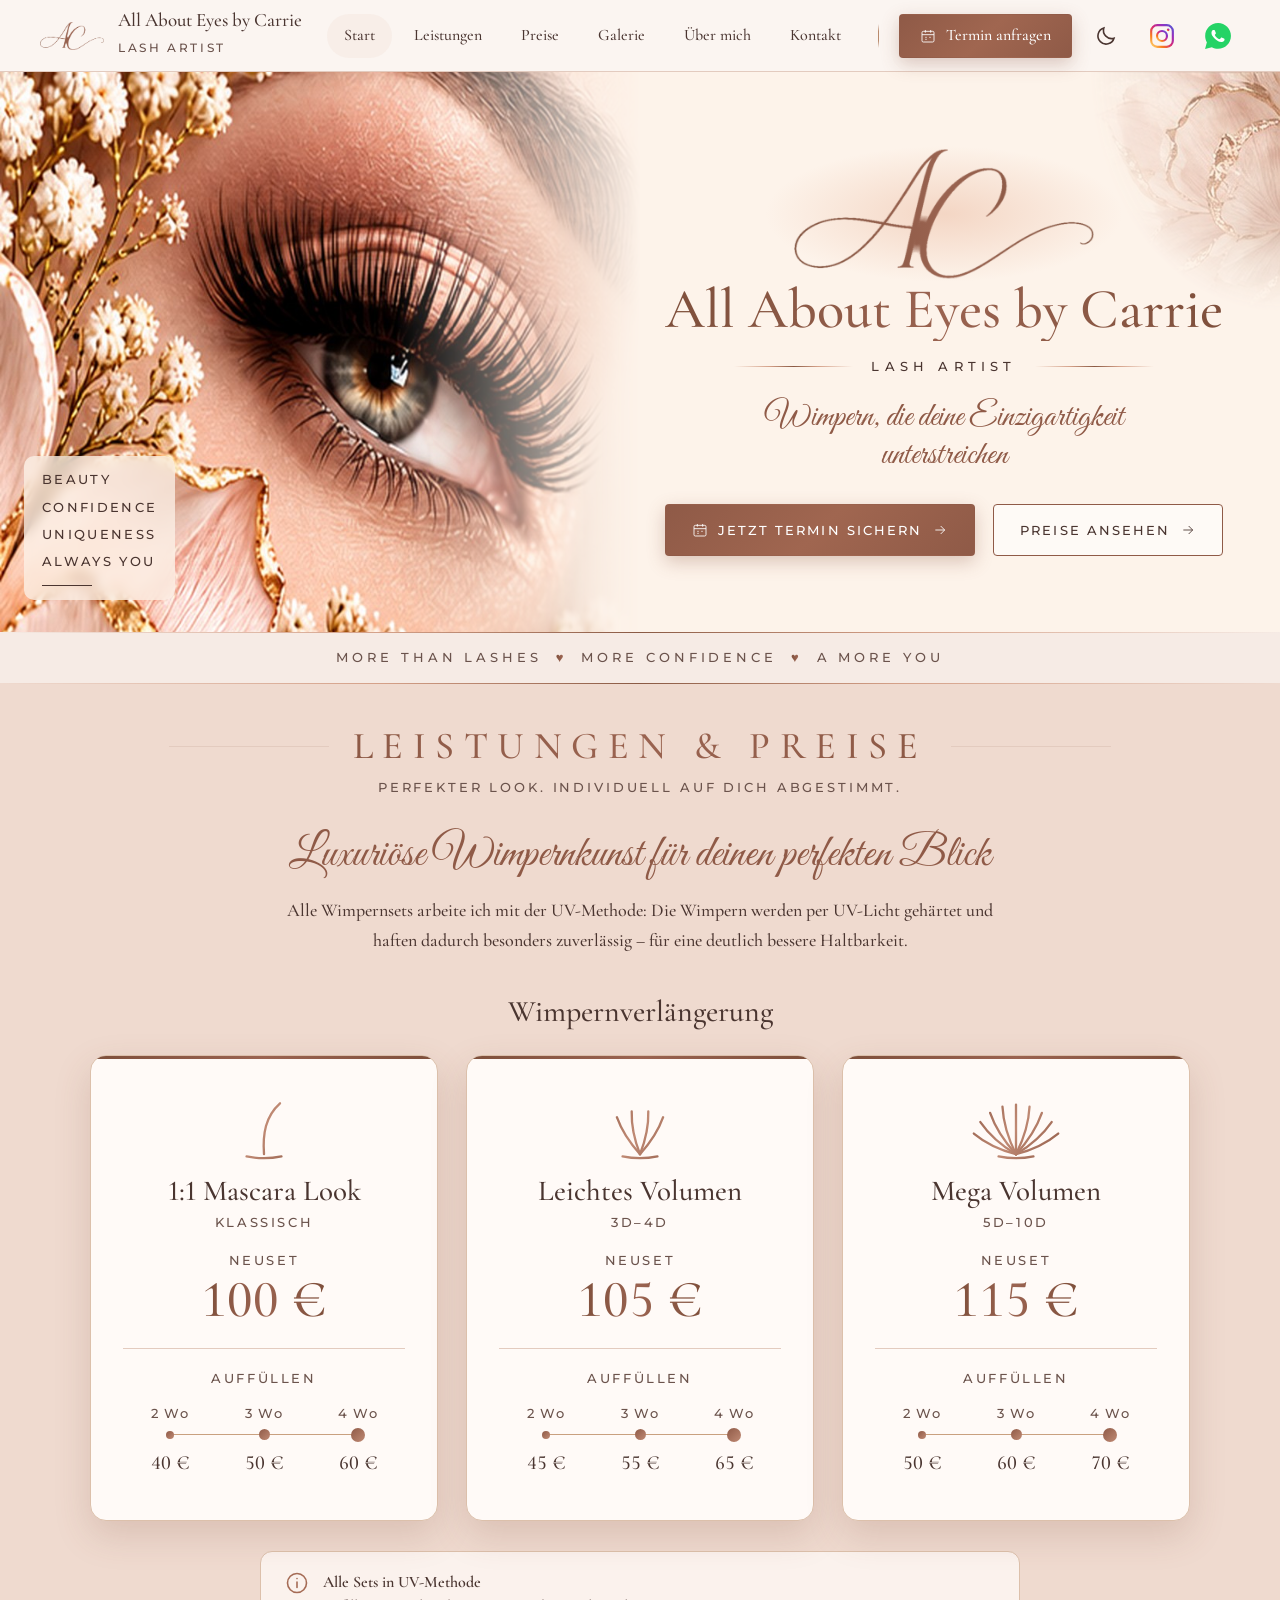
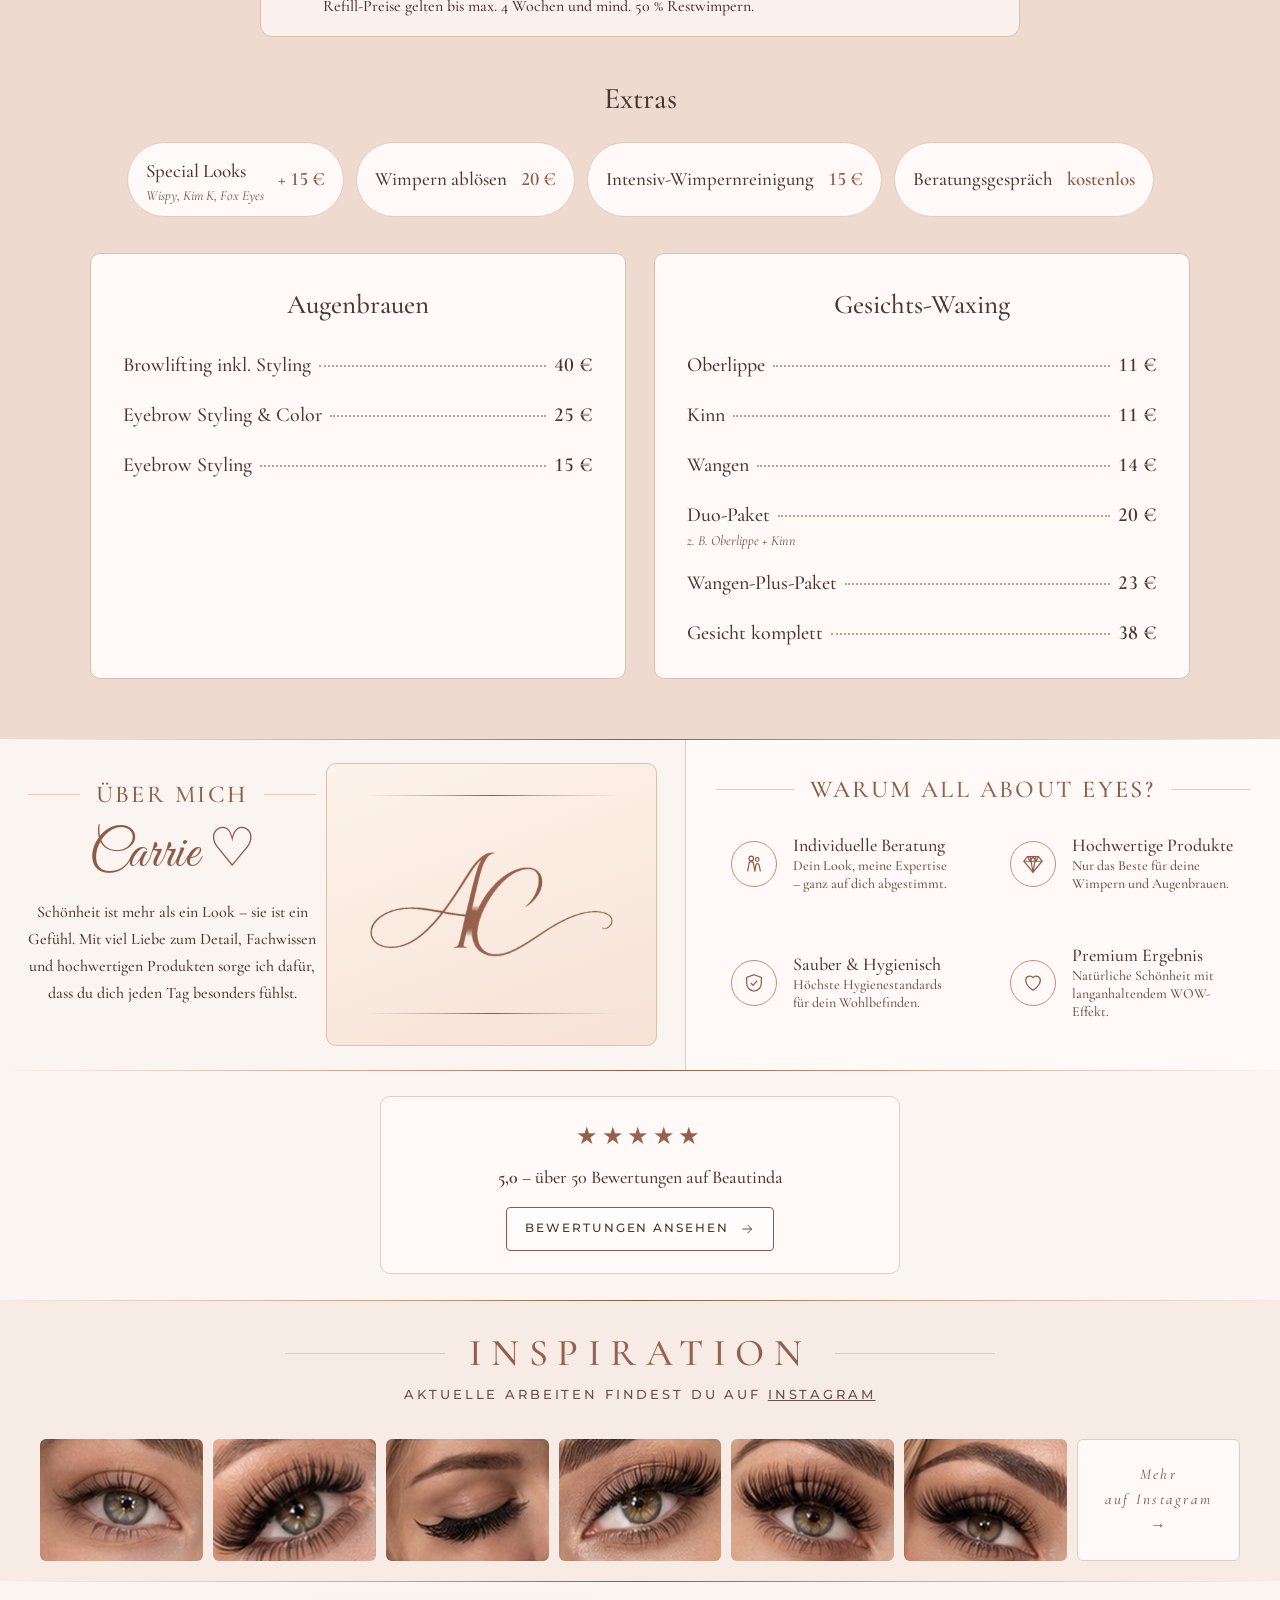
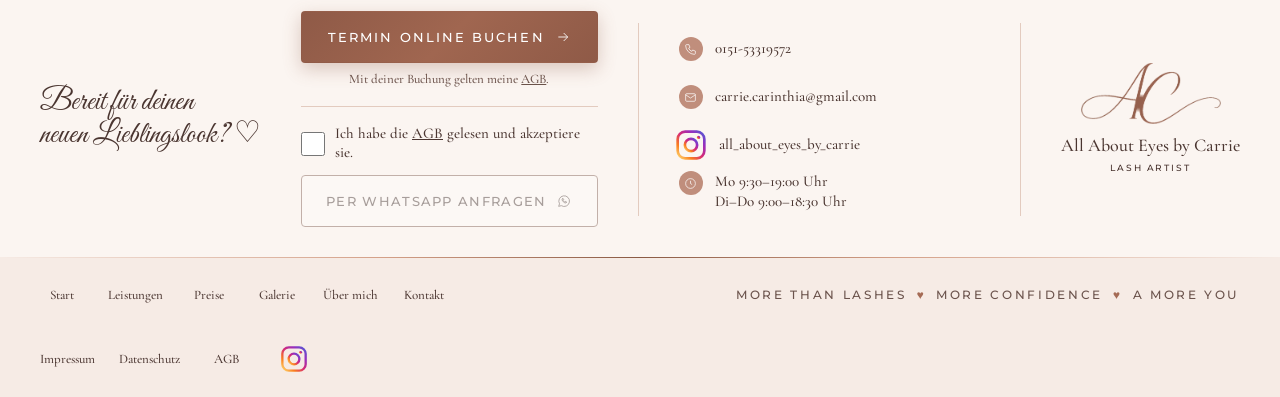
==== commit 8d55137b: "AC-Logo der Visitenkarte als Maske mit Roségold-Verlauf, neues Favicon und Vorschaubild - img/ac-log" ====
--- a/index.html
+++ b/index.html
@@ -5,11 +5,69 @@
     <meta name="viewport" content="width=device-width, initial-scale=1.0, viewport-fit=cover" />
     <meta http-equiv="Content-Security-Policy" content="default-src 'self'; img-src 'self' data:; style-src 'self' 'unsafe-inline'; font-src 'self'; script-src 'self'; connect-src 'self'; base-uri 'self'; form-action 'none'; object-src 'none'" />
     <meta name="referrer" content="strict-origin-when-cross-origin" />
-    <title>All About Eyes by Carrie – Lash Artist</title>
-    <meta
-      name="description"
-      content="Luxuriöse Wimpernkunst für deinen perfekten Blick – Wimpernverlängerung, Lash Lifting und Brow Styling by Carrie."
-    />
+    <title>All About Eyes by Carrie – Wimpernverlängerung in Velten</title>
+    <meta name="description" content="Wimpernverlängerung, Augenbrauen und Waxing in Velten – UV-Methode, 1:1 bis Mega Volumen. Jetzt online Termin buchen bei All About Eyes by Carrie." />
+    <meta name="theme-color" content="#fbf5f1" media="(prefers-color-scheme: light)" />
+    <meta name="theme-color" content="#1f1715" media="(prefers-color-scheme: dark)" />
+    <!-- TODO: nach Domain-Umzug auf https://all-about-eyes.de/ umstellen (og:url, og:image, twitter:image, JSON-LD) -->
+    <meta property="og:type" content="website" />
+    <meta property="og:locale" content="de_DE" />
+    <meta property="og:site_name" content="All About Eyes by Carrie" />
+    <meta property="og:title" content="All About Eyes by Carrie – Wimpernverlängerung in Velten" />
+    <meta property="og:description" content="Wimpernverlängerung, Augenbrauen und Waxing in Velten – UV-Methode, 1:1 bis Mega Volumen. Jetzt online Termin buchen bei All About Eyes by Carrie." />
+    <meta property="og:url" content="https://bmkbauservice-hue.github.io/all-about-eyes/index.html" />
+    <meta property="og:image" content="https://bmkbauservice-hue.github.io/all-about-eyes/img/vorschau.jpg" />
+    <meta property="og:image:width" content="1200" />
+    <meta property="og:image:height" content="630" />
+    <meta property="og:image:alt" content="Auge mit Wimpernverlängerung zwischen Blüten – All About Eyes by Carrie, Lash Artist in Velten" />
+    <meta name="twitter:card" content="summary_large_image" />
+    <meta name="twitter:title" content="All About Eyes by Carrie – Wimpernverlängerung in Velten" />
+    <meta name="twitter:description" content="Wimpernverlängerung, Augenbrauen und Waxing in Velten – UV-Methode, 1:1 bis Mega Volumen. Jetzt online Termin buchen bei All About Eyes by Carrie." />
+    <meta name="twitter:image" content="https://bmkbauservice-hue.github.io/all-about-eyes/img/vorschau.jpg" />
+    <script type="application/ld+json">
+{
+  "@context": "https://schema.org",
+  "@type": "BeautySalon",
+  "name": "All About Eyes by Carrie",
+  "description": "Wimpernverlängerung, Augenbrauen und Waxing in Velten – UV-Methode, 1:1 bis Mega Volumen.",
+  "url": "https://bmkbauservice-hue.github.io/all-about-eyes/",
+  "image": "https://bmkbauservice-hue.github.io/all-about-eyes/img/vorschau.jpg",
+  "telephone": "+4915153319572",
+  "email": "carrie.carinthia@gmail.com",
+  "priceRange": "€€",
+  "address": {
+    "@type": "PostalAddress",
+    "streetAddress": "Karlstraße 36",
+    "postalCode": "16727",
+    "addressLocality": "Velten",
+    "addressCountry": "DE"
+  },
+  "openingHoursSpecification": [
+    {
+      "@type": "OpeningHoursSpecification",
+      "dayOfWeek": [
+        "Monday"
+      ],
+      "opens": "09:30",
+      "closes": "19:00"
+    },
+    {
+      "@type": "OpeningHoursSpecification",
+      "dayOfWeek": [
+        "Tuesday",
+        "Wednesday",
+        "Thursday"
+      ],
+      "opens": "09:00",
+      "closes": "18:30"
+    }
+  ],
+  "sameAs": [
+    "https://instagram.com/all_about_eyes_by_carrie",
+    "https://beautinda.de/artist/xEGtsmfsVZZhyMDmw6BxHkJbhem1"
+  ]
+}
+    </script>
     <link rel="icon" type="image/svg+xml" href="img/favicon.svg" />
     <script src="js/theme.js"></script>
     <link rel="stylesheet" href="css/style.css" />
@@ -151,7 +209,7 @@
     <header>
       <nav class="container nav">
         <a href="#start" class="logo" aria-label="Zur Startseite">
-          <span class="logo-mark">AC</span>
+          <span class="logo-ac" aria-hidden="true"></span>
           <span class="logo-text"
             ><strong>All About Eyes by Carrie</strong
             ><span class="label">Lash Artist</span></span
@@ -225,7 +283,7 @@
         </ul>
         <div class="hero-content">
           <div class="hero-mono" aria-hidden="true">
-            <div class="hero-monogram">AC</div>
+            <span class="logo-ac" role="img" aria-label="All About Eyes by Carrie"></span>
           </div>
           <h1 class="hero-name">All About Eyes by Carrie</h1>
           <p class="hero-role label"><span>Lash Artist</span></p>
@@ -281,10 +339,9 @@
               dafür, dass du dich jeden Tag besonders fühlst.
             </p>
           </div>
-          <!-- TODO: echtes Foto von Carrie einsetzen -->
           <div class="about-img">
             <div class="about-card" aria-hidden="true">
-              <span class="about-monogram">AC</span>
+              <span class="logo-ac" role="img" aria-label="All About Eyes by Carrie"></span>
             </div>
           </div>
         </div>
@@ -465,7 +522,7 @@
             </li>
           </ul>
           <div class="cta-logo">
-            <span class="logo-mark">AC</span>
+            <span class="logo-ac" aria-hidden="true"></span>
             <div>All About Eyes by Carrie</div>
             <div class="label" style="font-size: 9px">Lash Artist</div>
           </div>
--- a/css/style.css
+++ b/css/style.css
@@ -476,12 +476,6 @@
   align-items: center;
   gap: 14px;
 }
-.logo-mark {
-  font-family: var(--script);
-  font-size: 42px;
-  color: var(--rose-dark);
-  line-height: 1;
-}
 .logo-text strong {
   display: block;
   font-weight: 500;
@@ -664,16 +658,6 @@
   text-align: center;
   padding: 40px 32px 40px 0;
 }
-.hero-monogram {
-  font-family: var(--script);
-  font-size: clamp(100px, 11vw, 170px);
-  line-height: 1.1;
-  padding: 0.12em 0.2em 0.08em;
-  background: var(--gold-grad);
-  -webkit-background-clip: text;
-  background-clip: text;
-  color: transparent;
-}
 .hero-name {
   font-weight: 500;
   font-size: clamp(34px, 4.4vw, 62px);
@@ -792,16 +776,6 @@
 }
 .about-card::after {
   bottom: 11%;
-}
-.about-monogram {
-  font-family: var(--script);
-  font-size: clamp(110px, 12vw, 190px);
-  line-height: 1.1;
-  padding: 0.1em 0.2em;
-  background: var(--gold-grad);
-  -webkit-background-clip: text;
-  background-clip: text;
-  color: transparent;
 }
 .why {
   background: var(--card);
@@ -939,9 +913,6 @@
 .cta-logo {
   text-align: center;
 }
-.cta-logo .logo-mark {
-  font-size: 60px;
-}
 /* ============ Footer ============ */
 footer {
   background: var(--bg-soft);
@@ -1050,9 +1021,6 @@
     min-height: 0;
     order: -1;
     padding: 16px 16px 0;
-  }
-  .about-monogram {
-    font-size: 110px;
   }
   .why-list {
     gap: 22px 12px;
@@ -2075,9 +2043,6 @@
   .hero-content {
     padding: 0 16px 22px;
     margin-top: -26px;
-  }
-  .hero-monogram {
-    font-size: 78px;
   }
   .hero-name {
     font-size: 30px;
@@ -2288,3 +2253,62 @@
 :root[data-theme="dark"] .theme-toggle .theme-sun {
   display: block;
 }
+
+/* ============ 404-Seite ============ */
+.notfound {
+  padding: 70px 0 90px;
+  text-align: center;
+}
+.notfound-title {
+  font-variant-numeric: lining-nums;
+  font-weight: 500;
+  font-size: 22px;
+  letter-spacing: 0.4em;
+  color: var(--text-soft);
+}
+.notfound-text {
+  font-size: 24px;
+  margin: 10px 0 28px;
+}
+
+/* ============ AC-Logo (Visitenkarte) als Maske mit Roségold-Verlauf ============ */
+.logo-ac {
+  display: block;
+  flex: none;
+  width: var(--logo-w, 120px);
+  aspect-ratio: 698 / 302;
+  background: var(--gold-grad);
+  -webkit-mask: url(../img/ac-logo.png) center / contain no-repeat;
+  mask: url(../img/ac-logo.png) center / contain no-repeat;
+}
+.logo .logo-ac {
+  --logo-w: 64px;
+}
+.logo-text strong {
+  white-space: nowrap;
+}
+.hero-mono .logo-ac {
+  --logo-w: clamp(210px, 24vw, 300px);
+  margin-inline: auto;
+}
+.about-card .logo-ac {
+  --logo-w: min(270px, 74%);
+}
+.cta-logo .logo-ac {
+  --logo-w: 140px;
+  margin: 0 auto 6px;
+}
+.notfound-mark .logo-ac {
+  --logo-w: clamp(210px, 60vw, 300px);
+  margin: 0 auto 6px;
+}
+@media (max-width: 767px) {
+  .hero-mono .logo-ac {
+    --logo-w: 176px;
+  }
+}
+@media (max-width: 479px), (min-width: 901px) and (max-width: 1080px) {
+  .logo .logo-ac {
+    --logo-w: 84px;
+  }
+}
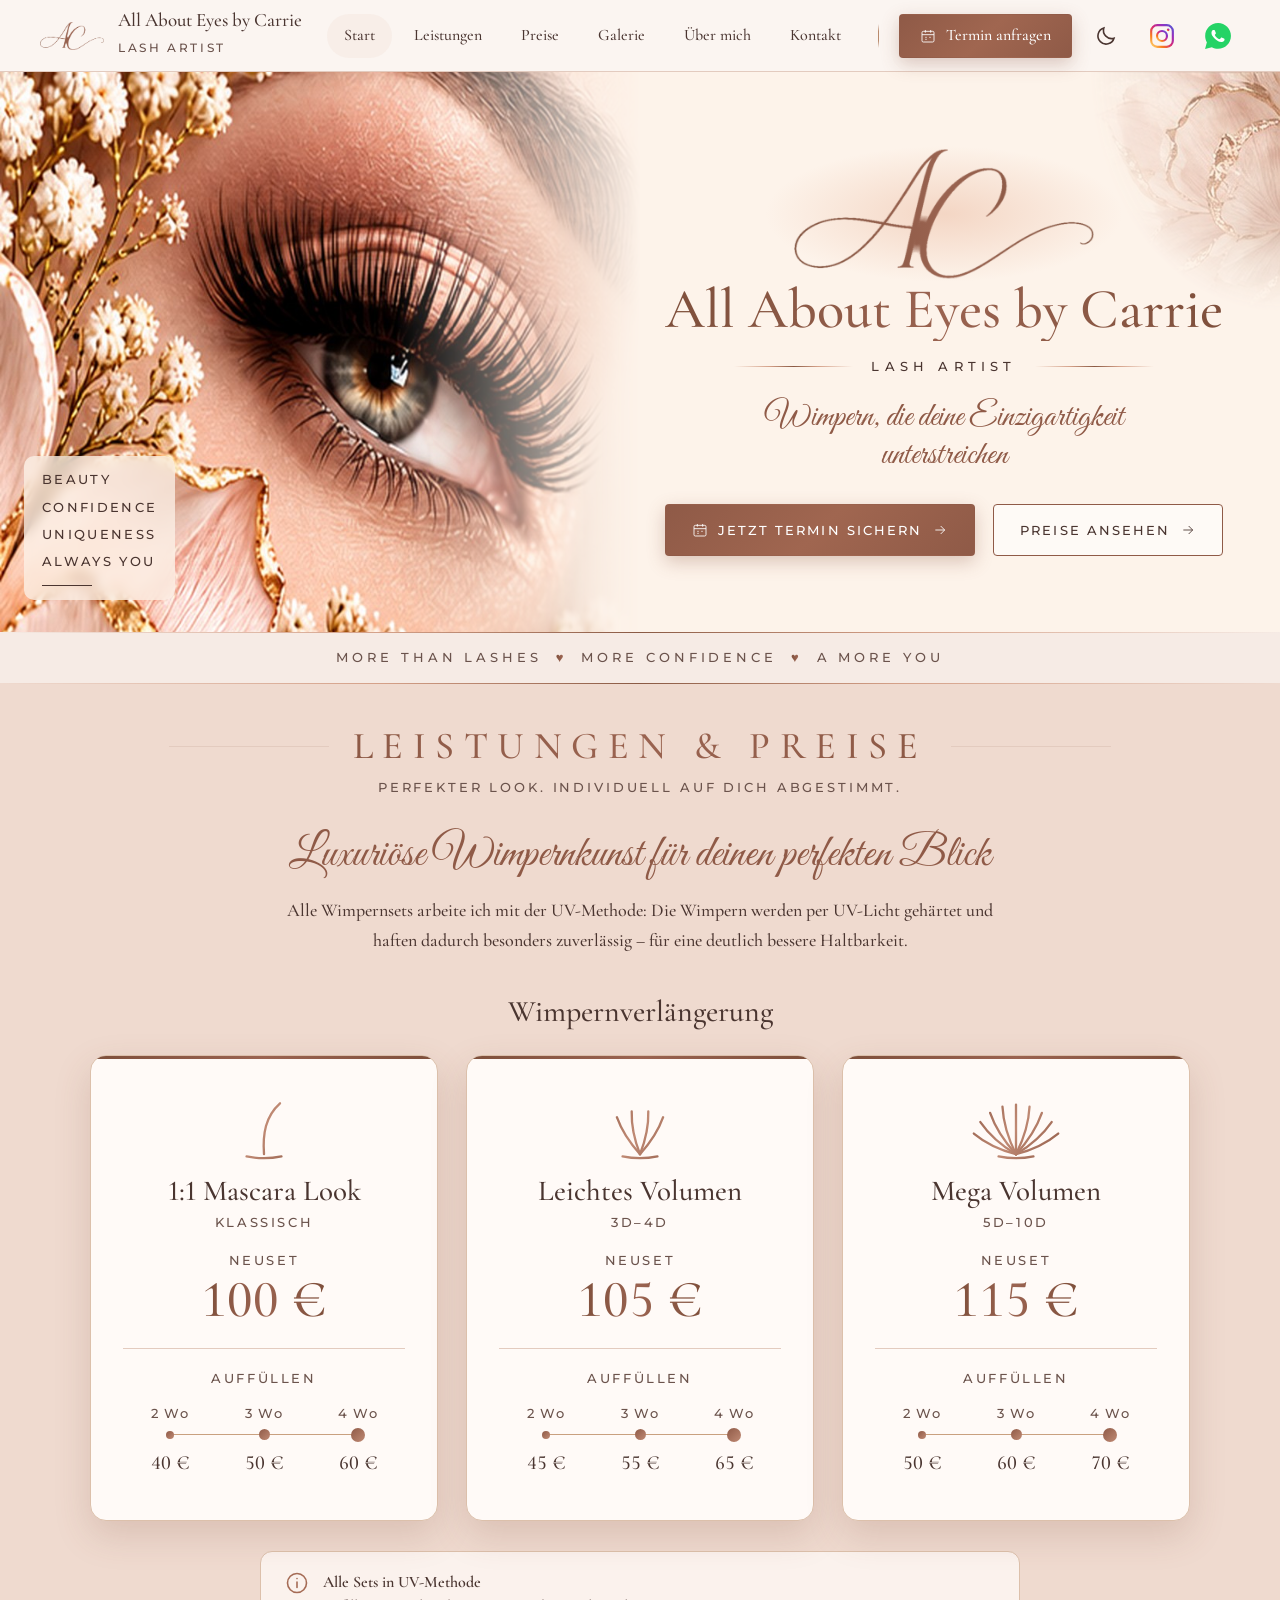
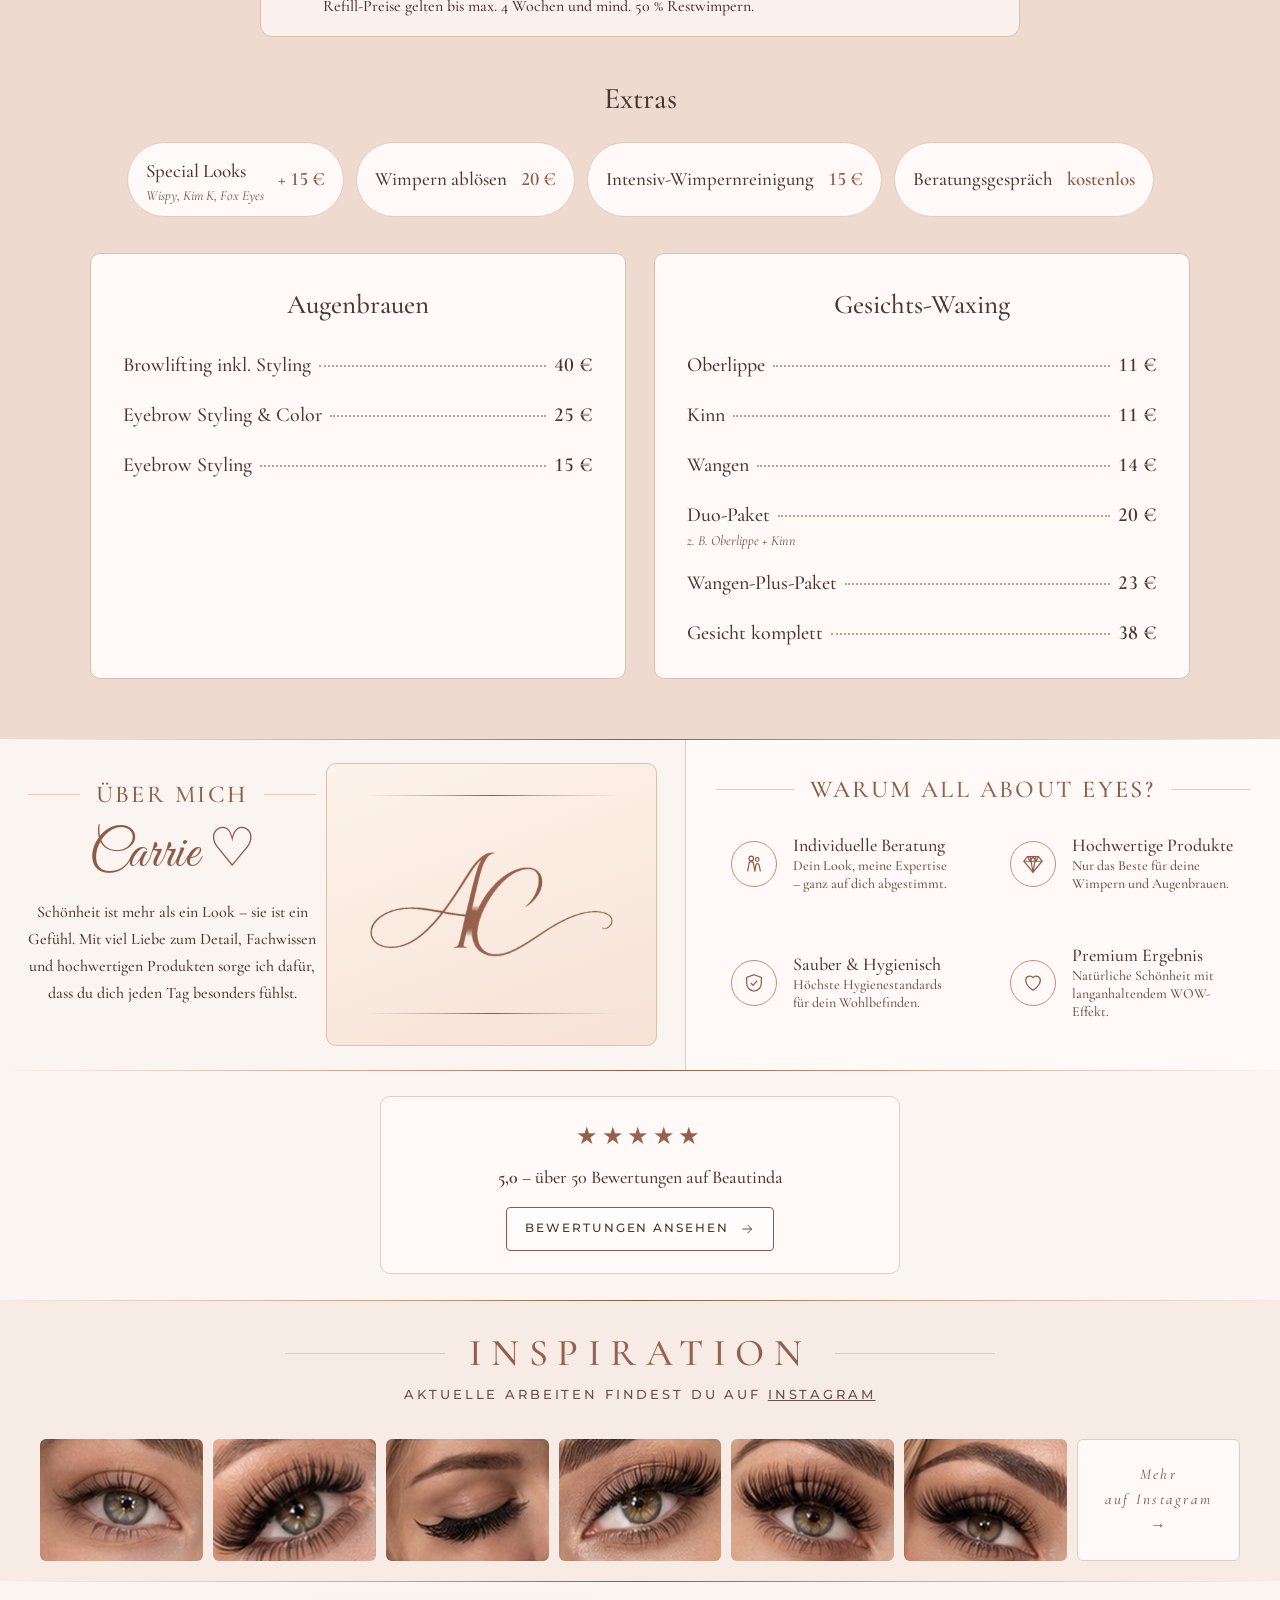
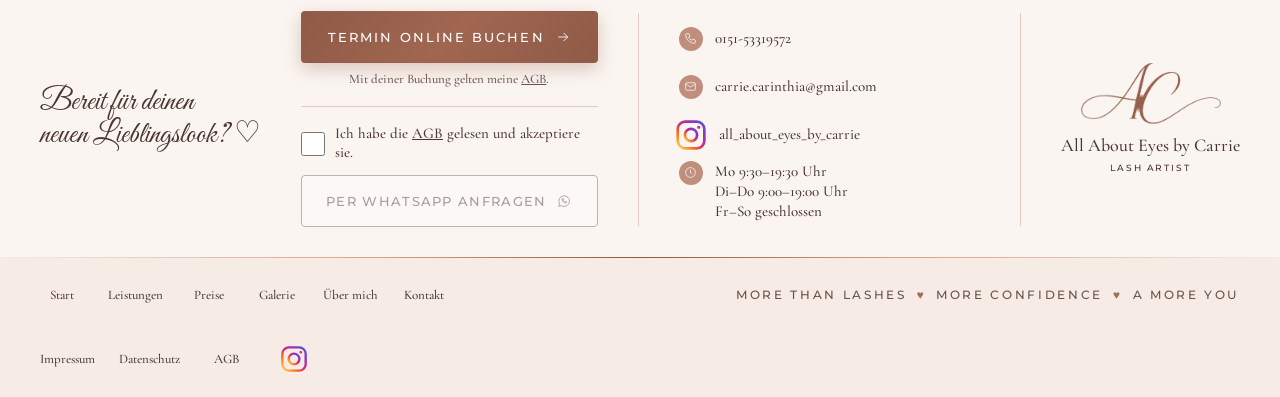
==== commit 47855975: "AGB § 3 Abs. 4 (Fremdarbeiten), Öffnungszeiten angeglichen - agb.html: neuer Absatz (4) in § 3; Stan" ====
--- a/index.html
+++ b/index.html
@@ -49,7 +49,7 @@
         "Monday"
       ],
       "opens": "09:30",
-      "closes": "19:00"
+      "closes": "19:30"
     },
     {
       "@type": "OpeningHoursSpecification",
@@ -59,7 +59,7 @@
         "Thursday"
       ],
       "opens": "09:00",
-      "closes": "18:30"
+      "closes": "19:00"
     }
   ],
   "sameAs": [
@@ -518,7 +518,7 @@
             <li class="hours">
               <span class="dot"
                 ><svg class="icon"><use href="#i-clock" /></svg></span
-              ><span>Mo 9:30–19:00 Uhr<br />Di–Do 9:00–18:30 Uhr</span>
+              ><span>Mo 9:30–19:30 Uhr<br />Di–Do 9:00–19:00 Uhr<br />Fr–So geschlossen</span>
             </li>
           </ul>
           <div class="cta-logo">
